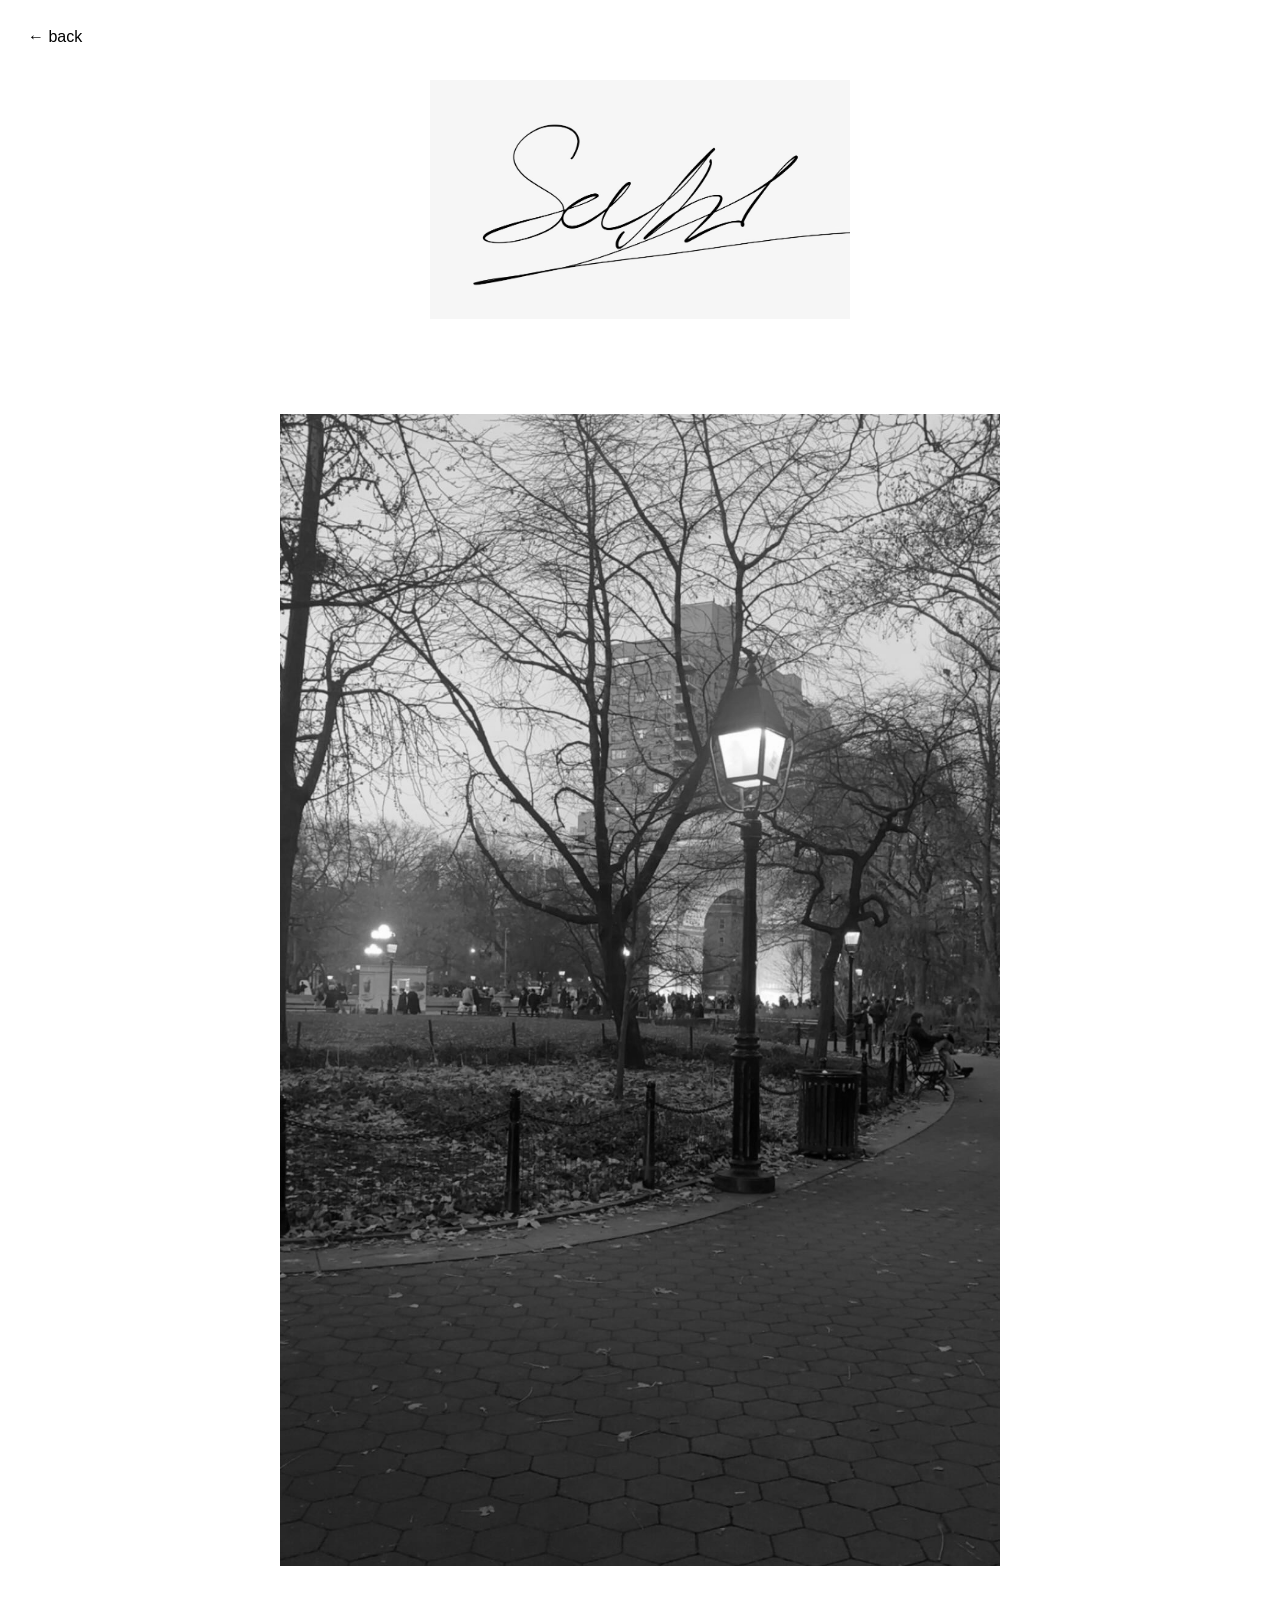
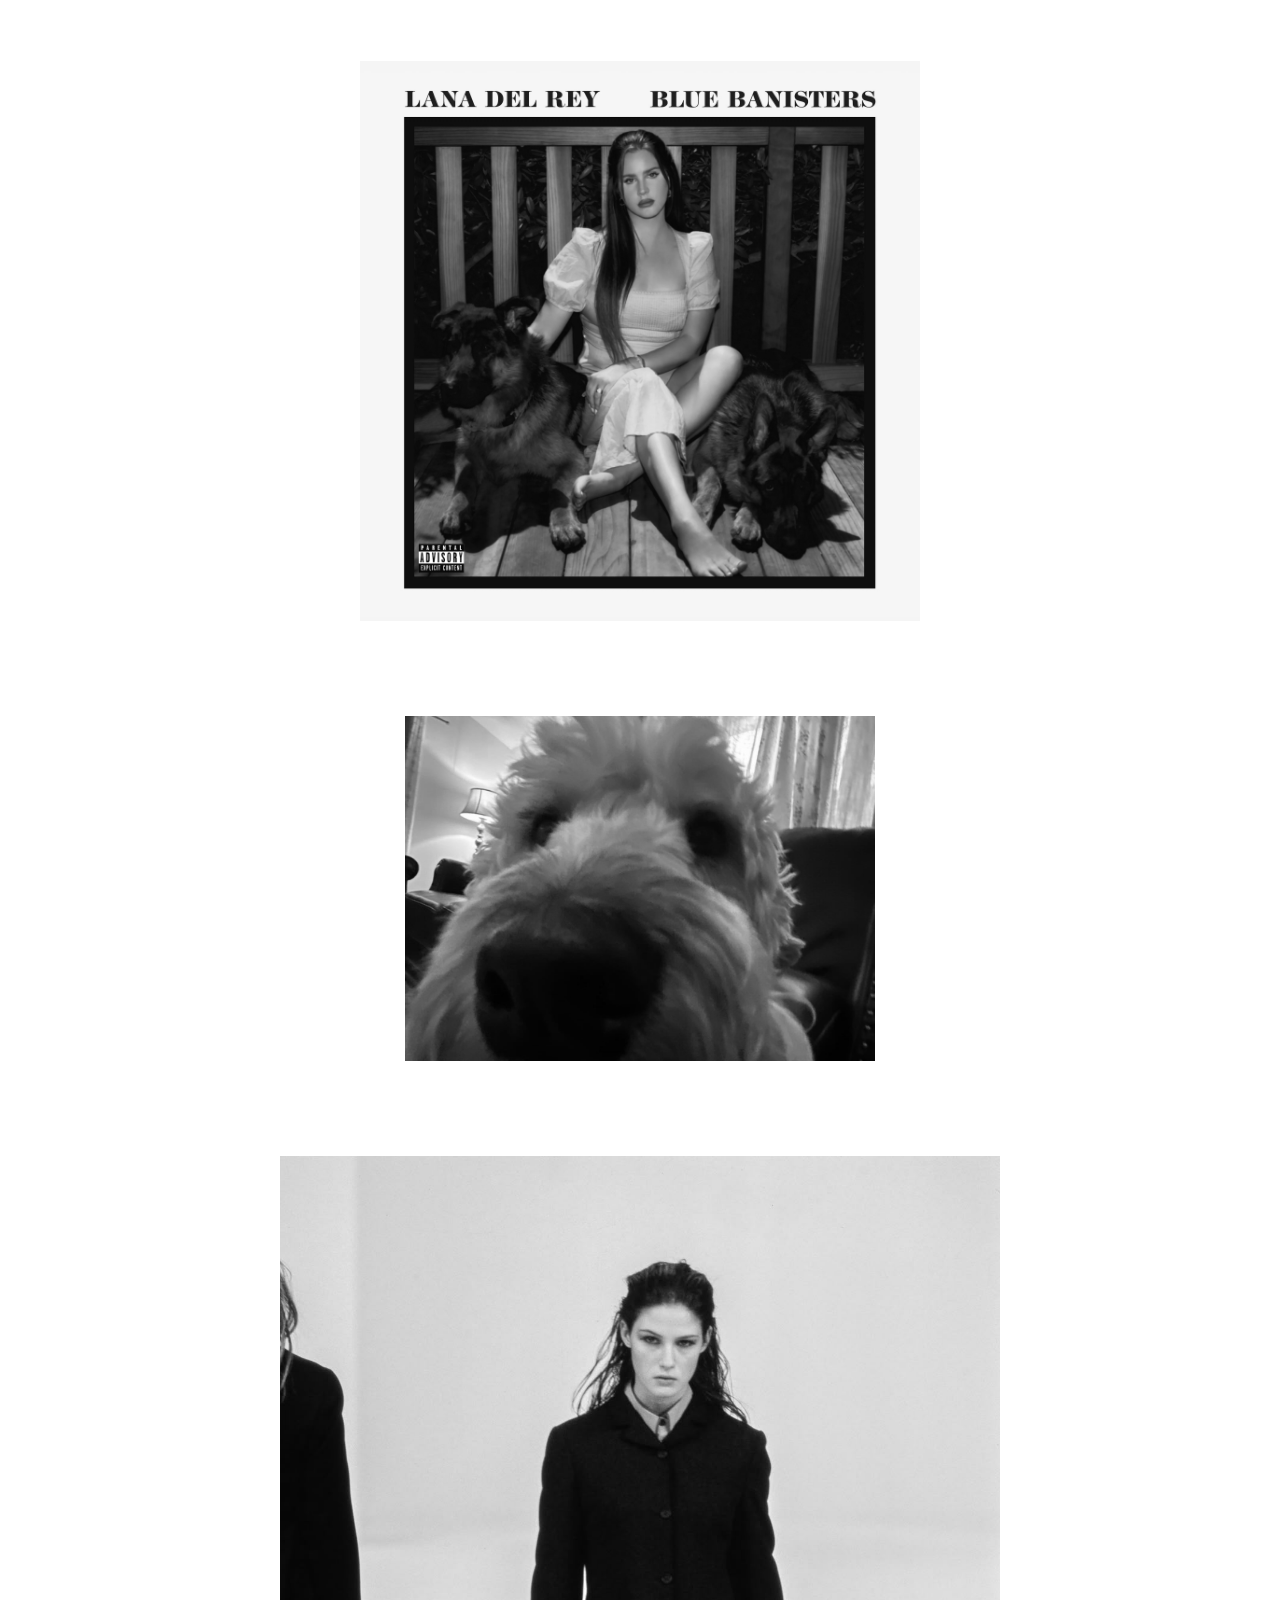
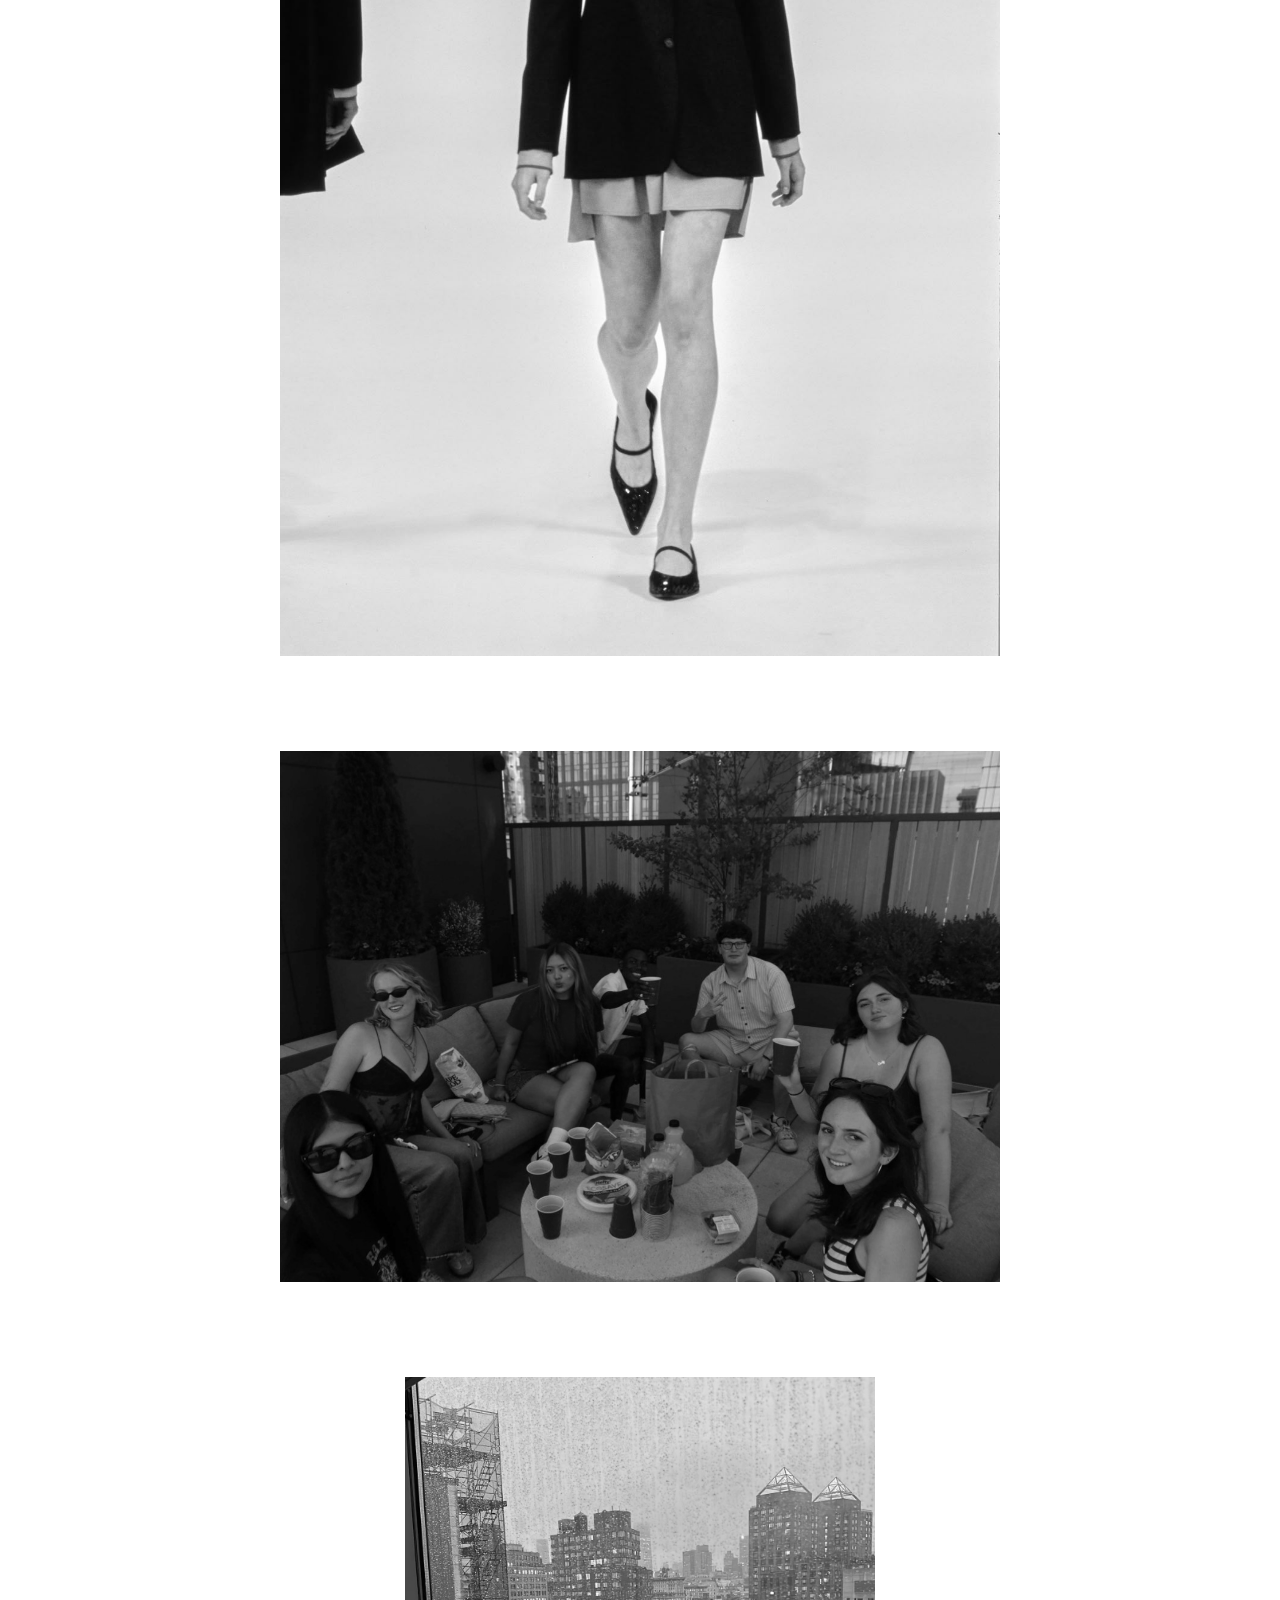
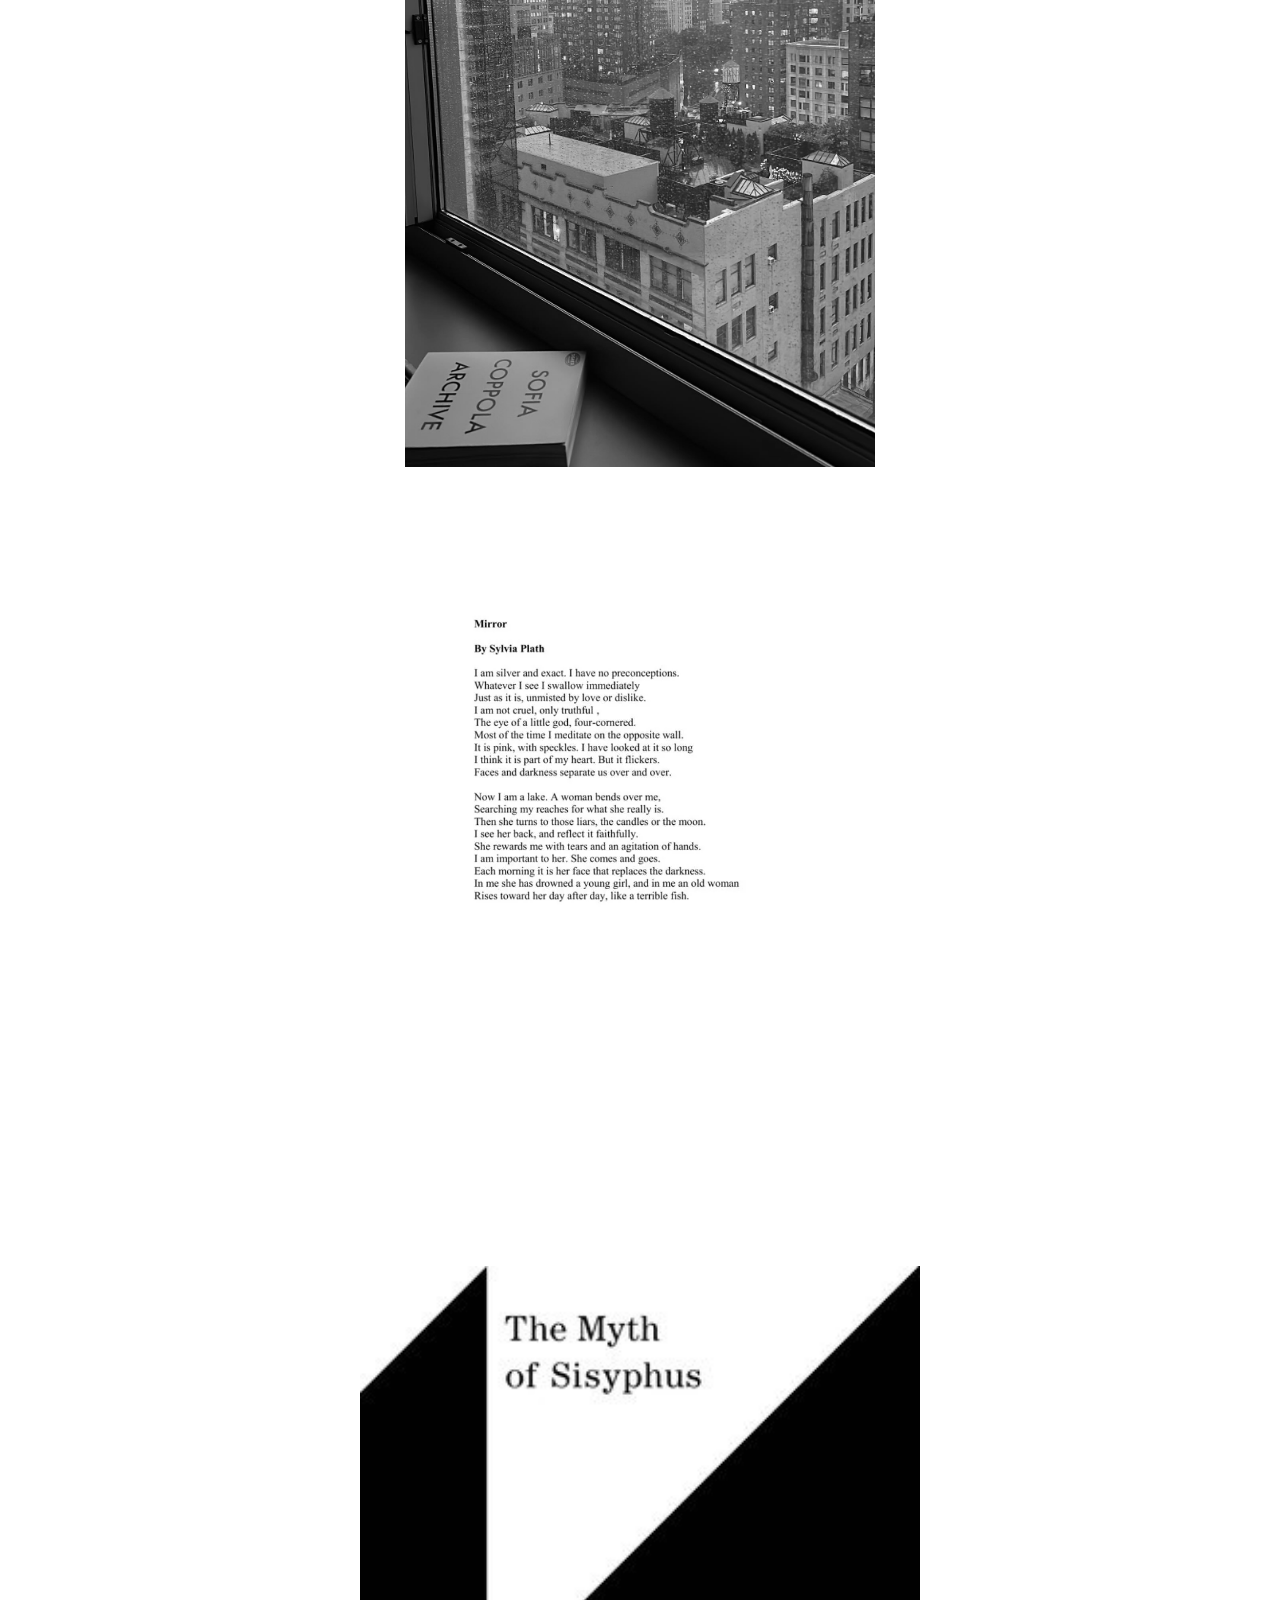
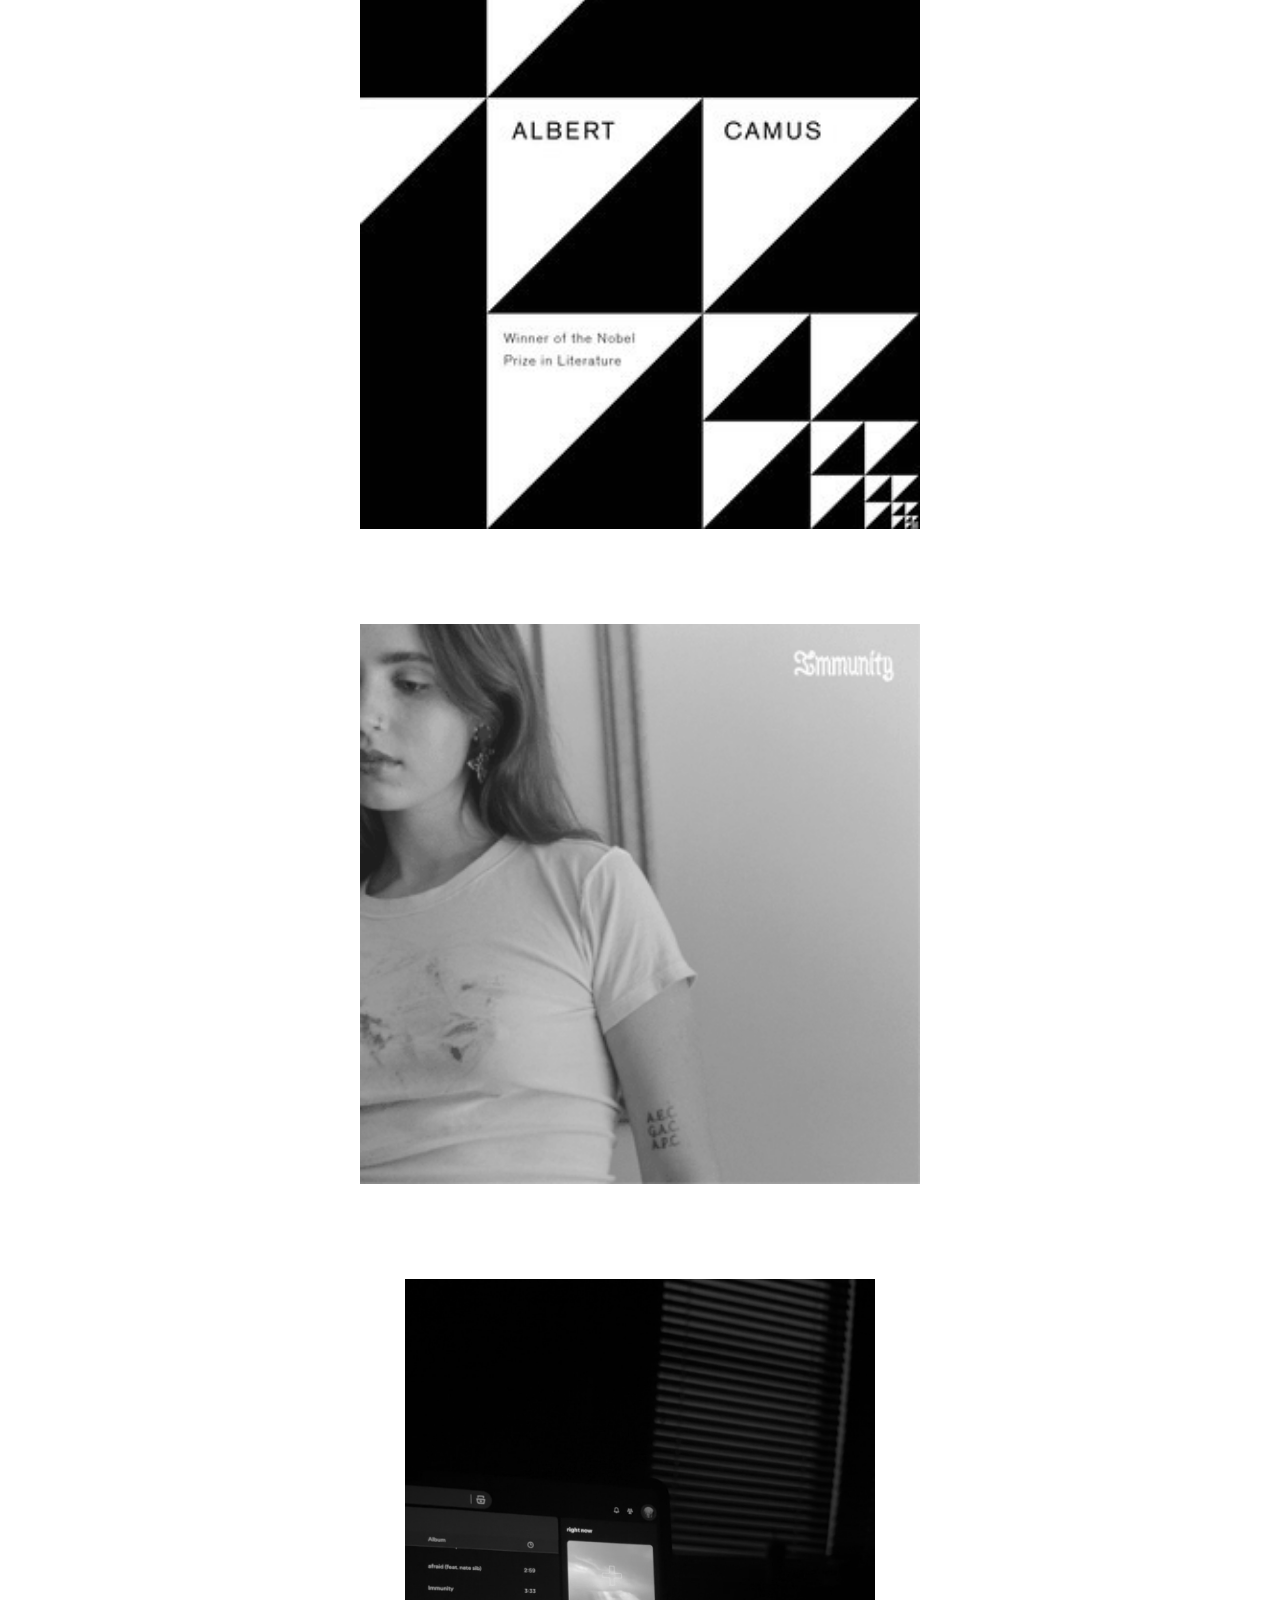
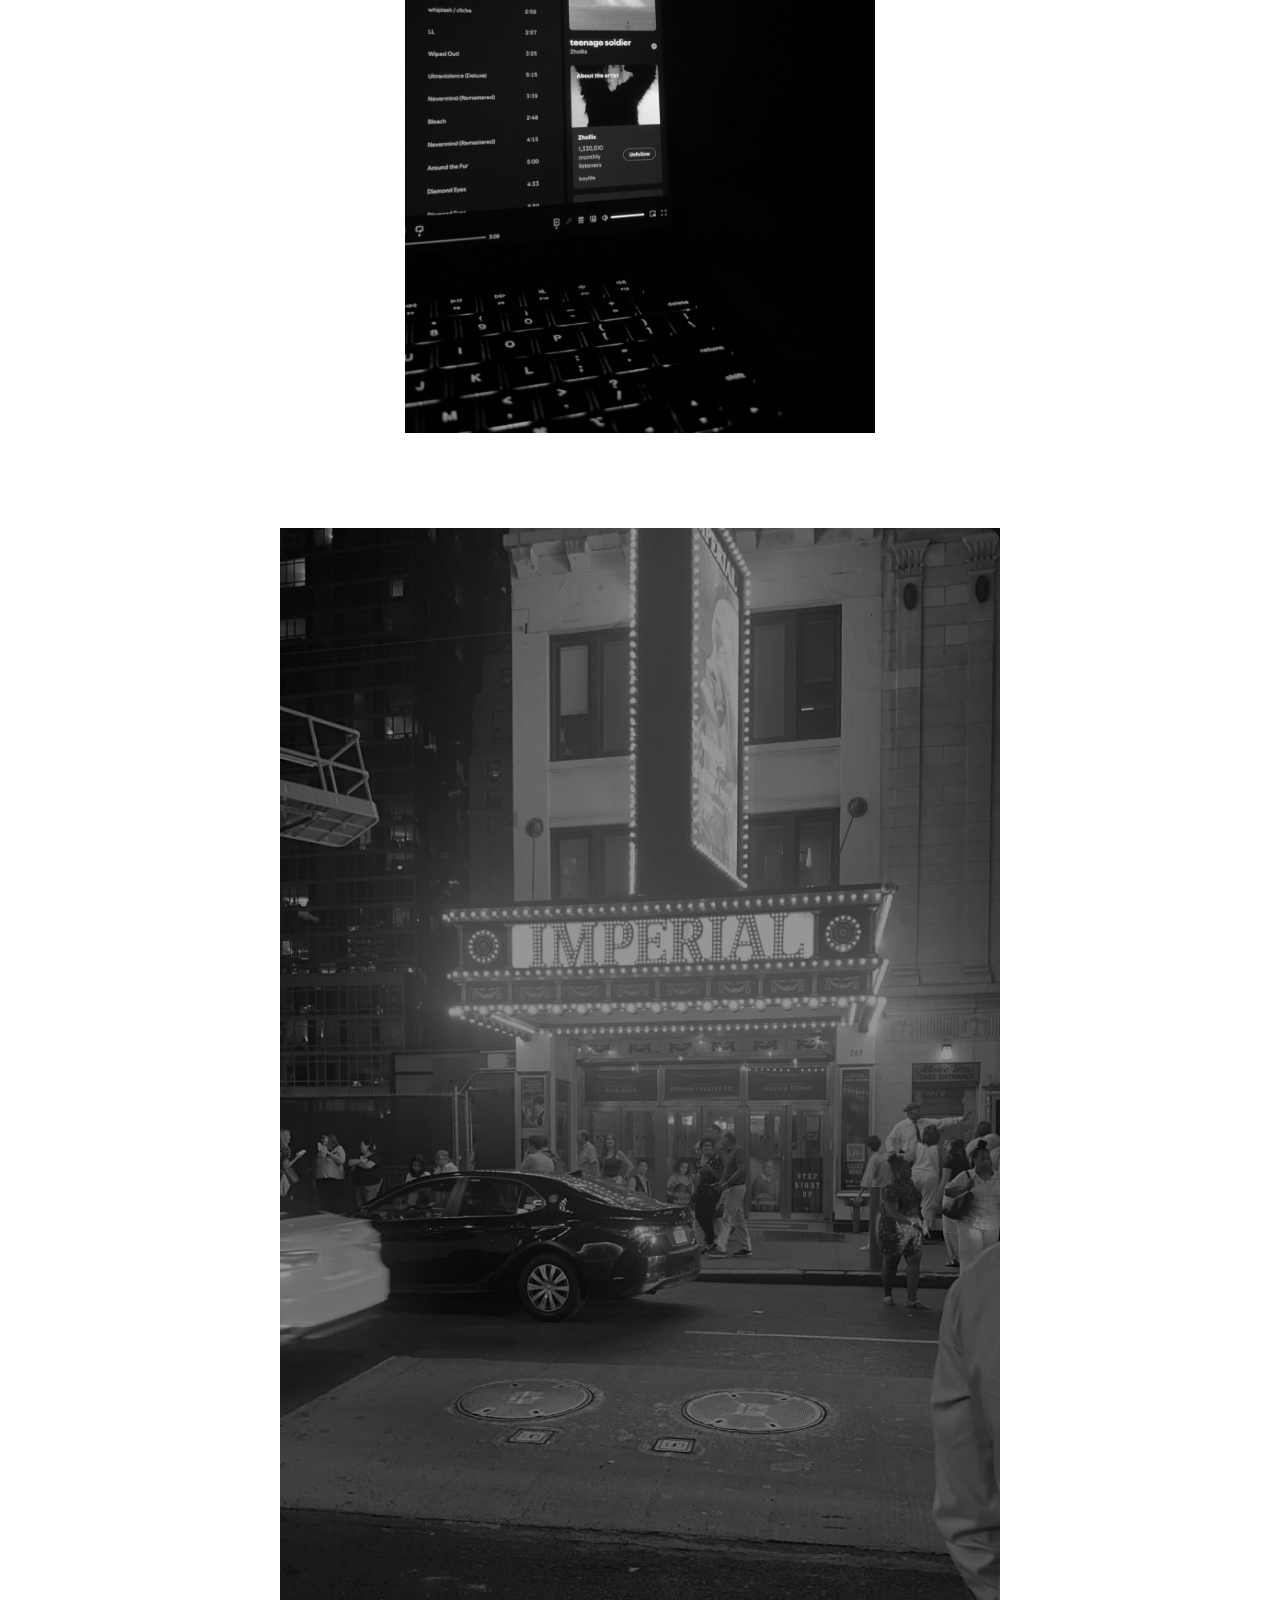
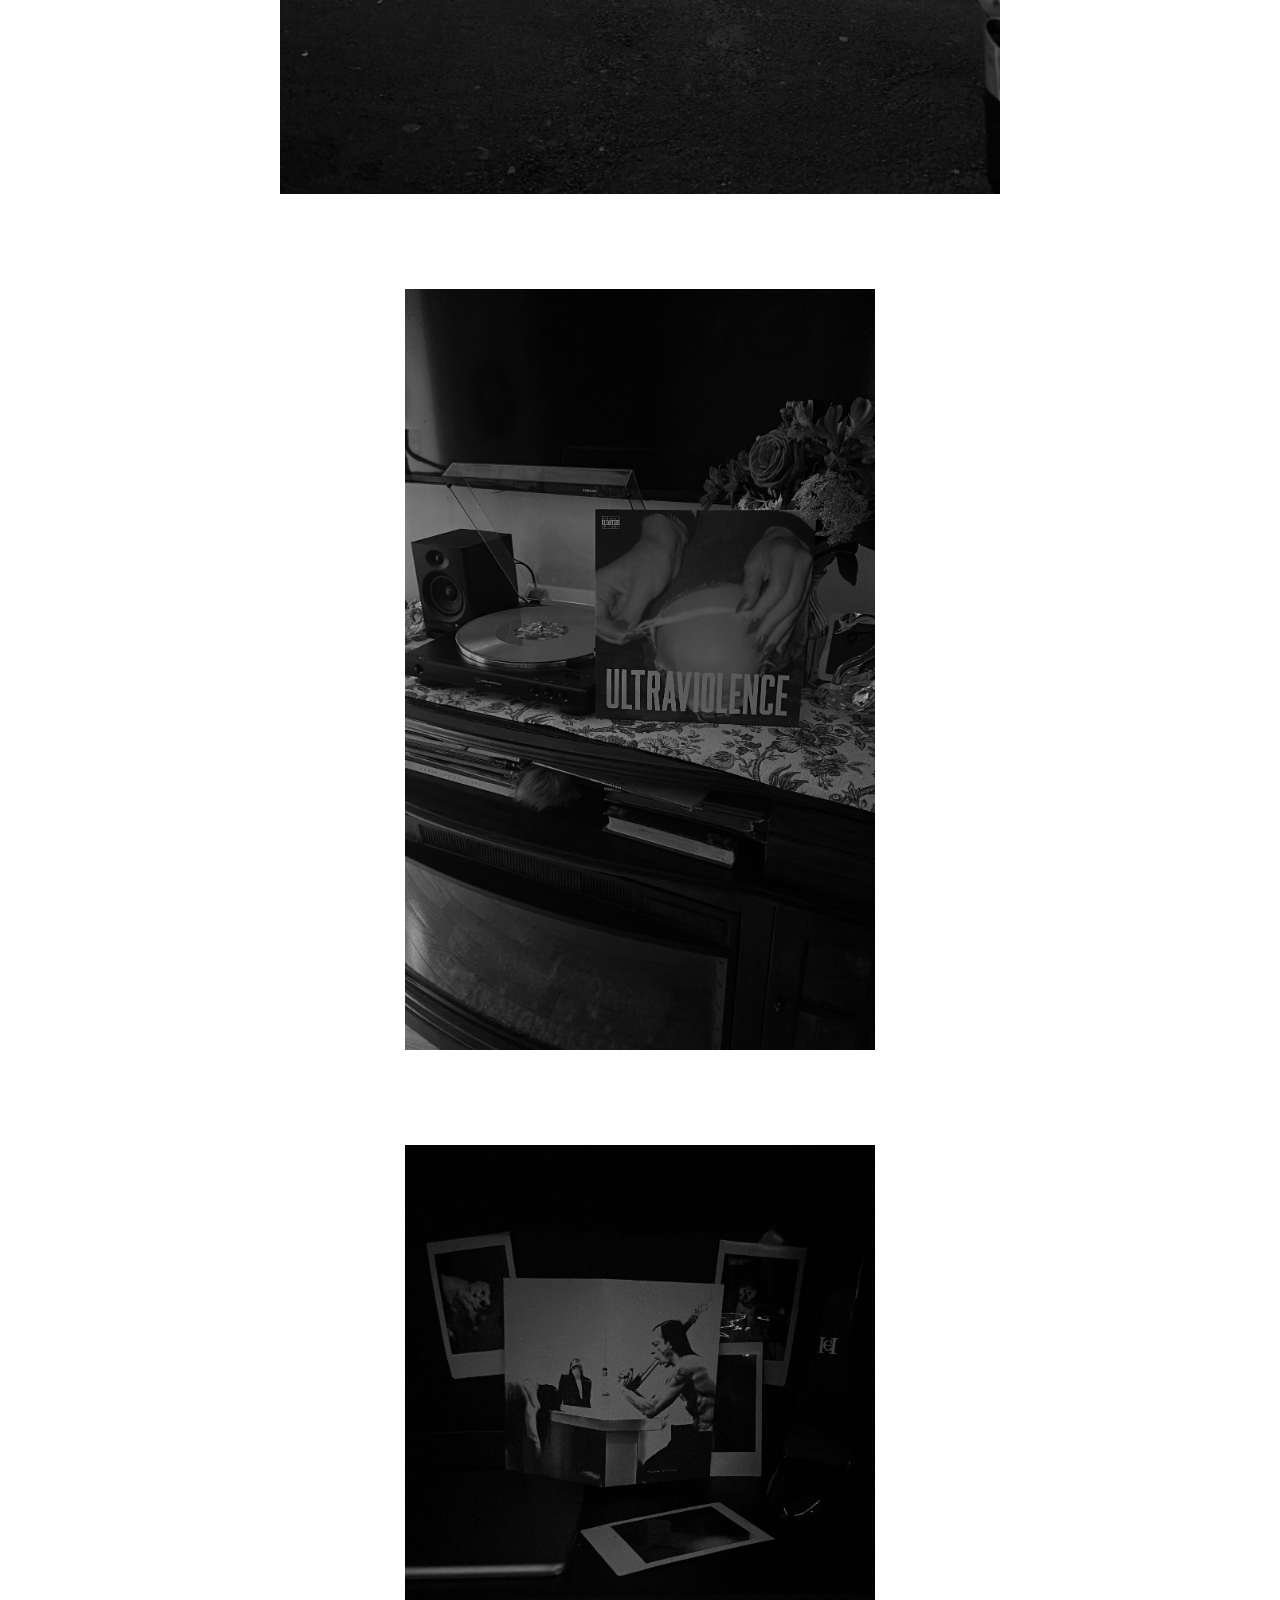
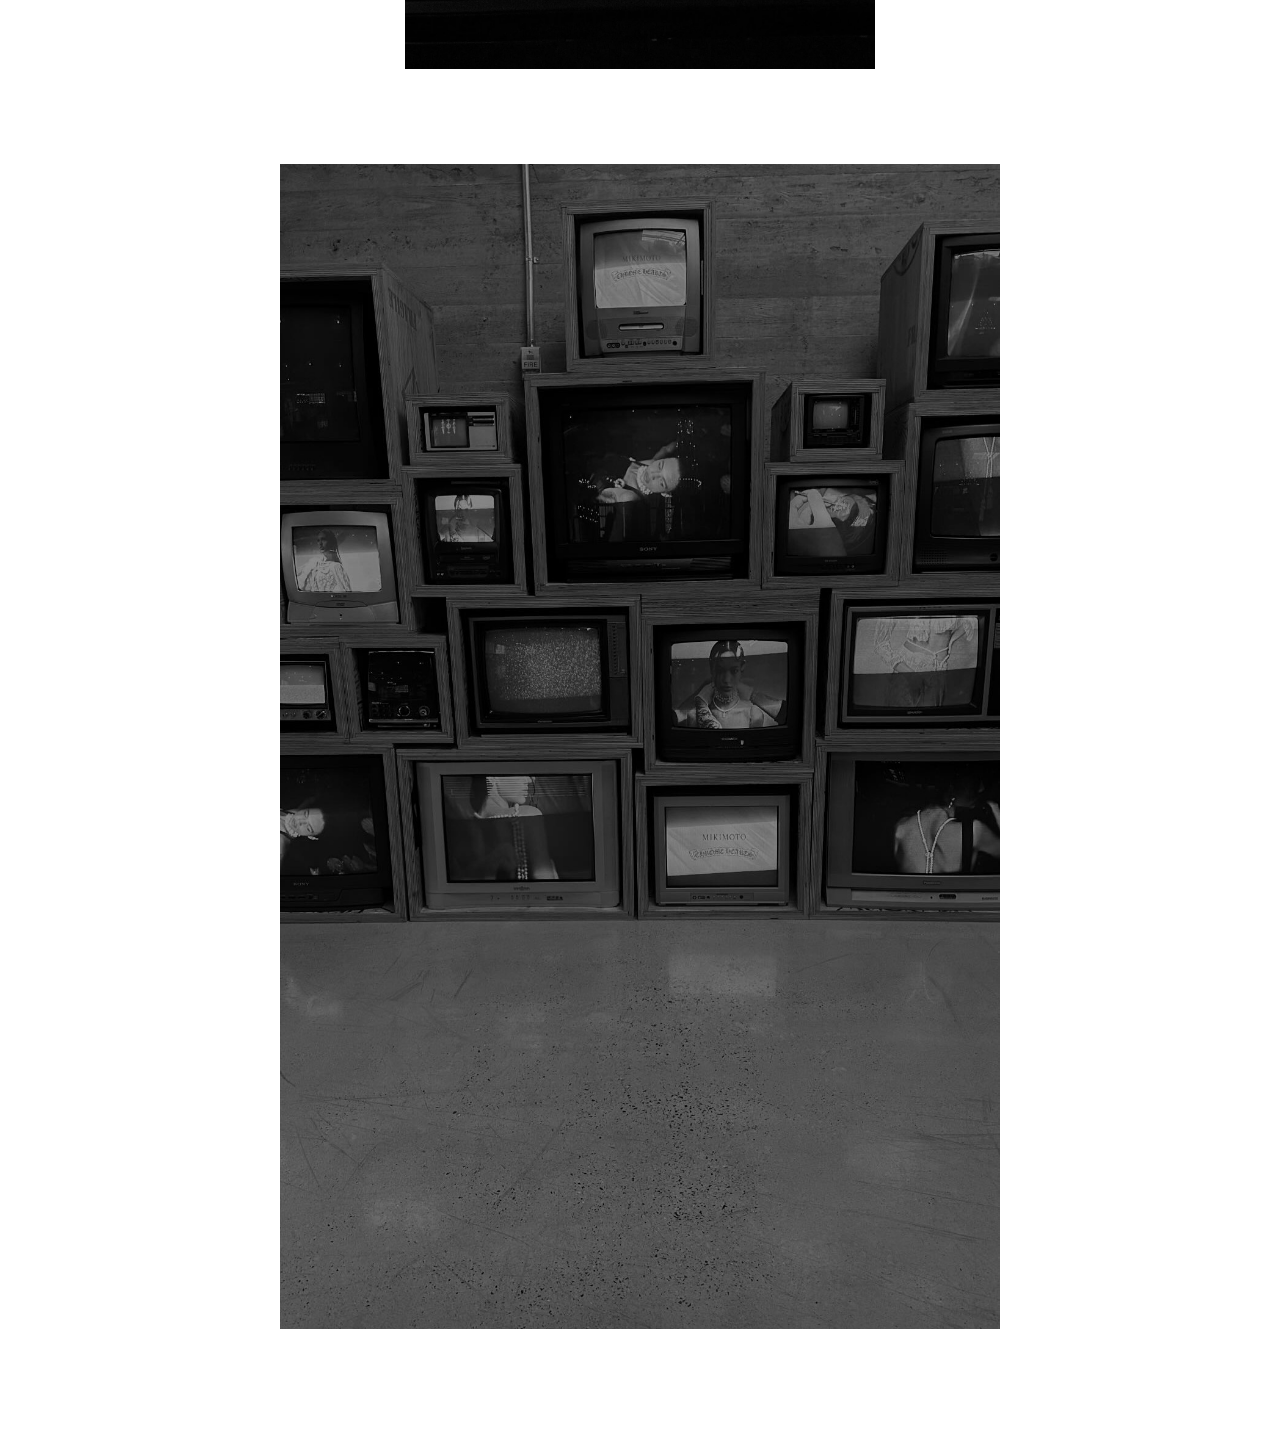
==== vision.html @ 04891ced "Update vision.html" ====
<!DOCTYPE html>
<html lang="en">

<head>
  <meta charset="UTF-8">

  <meta
    name="viewport"
    content="width=device-width, initial-scale=1.0"
  >

  <title>pieces</title>

  <link rel="stylesheet" href="style.css">
</head>

<body>

  <a class="back page-link" href="/">← back</a>

  <main class="gallery">

    <!-- Signature -->

    <img
      class="signature"
      src="images/signature.jpeg"
      alt=""
    >

    <!-- Photos -->

    <img
      class="landscape gallery-image"
      src="images/arch.jpeg"
      alt=""
    >

    <img
      class="square gallery-image"
      src="images/bluebanisters.webp"
      alt=""
    >

    <img
      class="portrait gallery-image"
      src="images/dog.jpeg"
      alt=""
    >

    <img
      class="landscape gallery-image"
      src="images/walking.jpg"
      alt=""
    >

    <img
      class="landscape gallery-image"
      src="images/drinks.png"
      alt=""
    >

    <img
      class="portrait gallery-image"
      src="images/rainy.jpeg"
      alt=""
    >

    <img
      class="portrait gallery-image"
      src="images/mirror.webp"
      alt=""
    >

    <!-- Books / Music -->

    <img
      class="square gallery-image"
      src="images/sisyphus.jpeg"
      alt=""
    >

    <img
      class="square gallery-image"
      src="images/immunity.png"
      alt=""
    >

    <!-- More Photos -->

    <img
      class="portrait gallery-image"
      src="images/hollis.jpeg"
      alt=""
    >

    <img
      class="landscape gallery-image"
      src="images/imperial.jpeg"
      alt=""
    >

    <img
      class="portrait gallery-image"
      src="images/uv.jpeg"
      alt=""
    >

    <img
      class="portrait gallery-image"
      src="images/rick.jpeg"
      alt=""
    >

    <img
      class="landscape gallery-image"
      src="images/screens.jpeg"
      alt=""
    >

  </main>

  <div class="lightbox" id="lightbox">

    <button
      class="lightbox-close"
      type="button"
      aria-label="Close image"
    >
      ×
    </button>

    <img
      id="lightbox-image"
      src=""
      alt=""
    >

  </div>

  <script src="script.js"></script>

</body>
</html>
---- style.css ----
* {
  margin: 0;
  padding: 0;
  box-sizing: border-box;
}

html {
  background: white;
}

body {
  background: white;
  color: black;
  font-family: Arial, Helvetica, sans-serif;
  opacity: 0;
  transition: opacity 0.35s ease;
}

body.page-loaded {
  opacity: 1;
}

body.page-leaving {
  opacity: 0;
}

/* HOME */

.home {
  min-height: 100vh;
  display: flex;
  flex-direction: column;
  justify-content: center;
  align-items: center;
}

.home h1 {
  margin-bottom: 14px;
  font-size: 28px;
  font-weight: 400;
  letter-spacing: -0.5px;
  text-transform: lowercase;
}

.home a {
  color: black;
  font-size: 24px;
  text-decoration: none;
  transition: opacity 0.2s ease;
}

.home a:hover {
  opacity: 0.6;
  text-decoration: none;
}

.home a:hover {
  text-decoration: underline;
}

/* BACK BUTTON */

.back {
  position: fixed;
  top: 28px;
  left: 28px;
  z-index: 999;
  color: black;
  font-size: 16px;
  text-decoration: none;
}

.back:hover {
  text-decoration: underline;
}

/* GALLERY */

.gallery {
  width: 100%;
  display: flex;
  flex-direction: column;
  align-items: center;
  gap: 95px;
  padding: 80px 0 120px;
}

.gallery img {
  display: block;
  height: auto;
  max-width: 90vw;

  -webkit-filter: grayscale(100%) !important;
  filter: grayscale(100%) !important;

  transition:
    opacity 0.25s ease,
    transform 0.35s ease;
}

/* FADE IN ON SCROLL */

.gallery-image {
  opacity: 0;
  transform: translateY(20px);
  cursor: zoom-in;
}

.gallery-image.visible {
  opacity: 1;
  transform: translateY(0);
}

/* HOVER: ENLARGE ONLY */

.gallery img:hover {
  -webkit-filter: grayscale(100%) !important;
  filter: grayscale(100%) !important;
  transform: scale(1.04);
}

/* IMAGE SIZES */

.signature {
  width: 420px;
}

.landscape {
  width: 720px;
}

.square {
  width: 560px;
}

.portrait {
  width: 470px;
}

/* LIGHTBOX */

.lightbox {
  position: fixed;
  inset: 0;
  z-index: 5000;
  display: none;
  justify-content: center;
  align-items: center;
  padding: 40px;
  background: rgba(255, 255, 255, 0.97);
}

.lightbox.open {
  display: flex;
}

.lightbox img {
  width: auto;
  height: auto;
  max-width: 92vw;
  max-height: 90vh;
  object-fit: contain;

  -webkit-filter: grayscale(100%) !important;
  filter: grayscale(100%) !important;
}

.lightbox-close {
  position: fixed;
  top: 22px;
  right: 28px;
  border: none;
  background: transparent;
  color: black;
  font-family: Arial, Helvetica, sans-serif;
  font-size: 34px;
  font-weight: 300;
  cursor: pointer;
}

body.lightbox-open {
  overflow: hidden;
}

/* MOBILE */

@media (max-width: 800px) {
  .back {
    top: 18px;
    left: 18px;
  }

  .gallery {
    gap: 45px;
    padding: 50px 0 70px;
  }

  .landscape,
  .square,
  .portrait {
    width: 90vw;
  }

  .signature {
    width: 65vw;
  }

  .lightbox {
    padding: 20px;
  }

  .lightbox-close {
    top: 14px;
    right: 18px;
  }
}
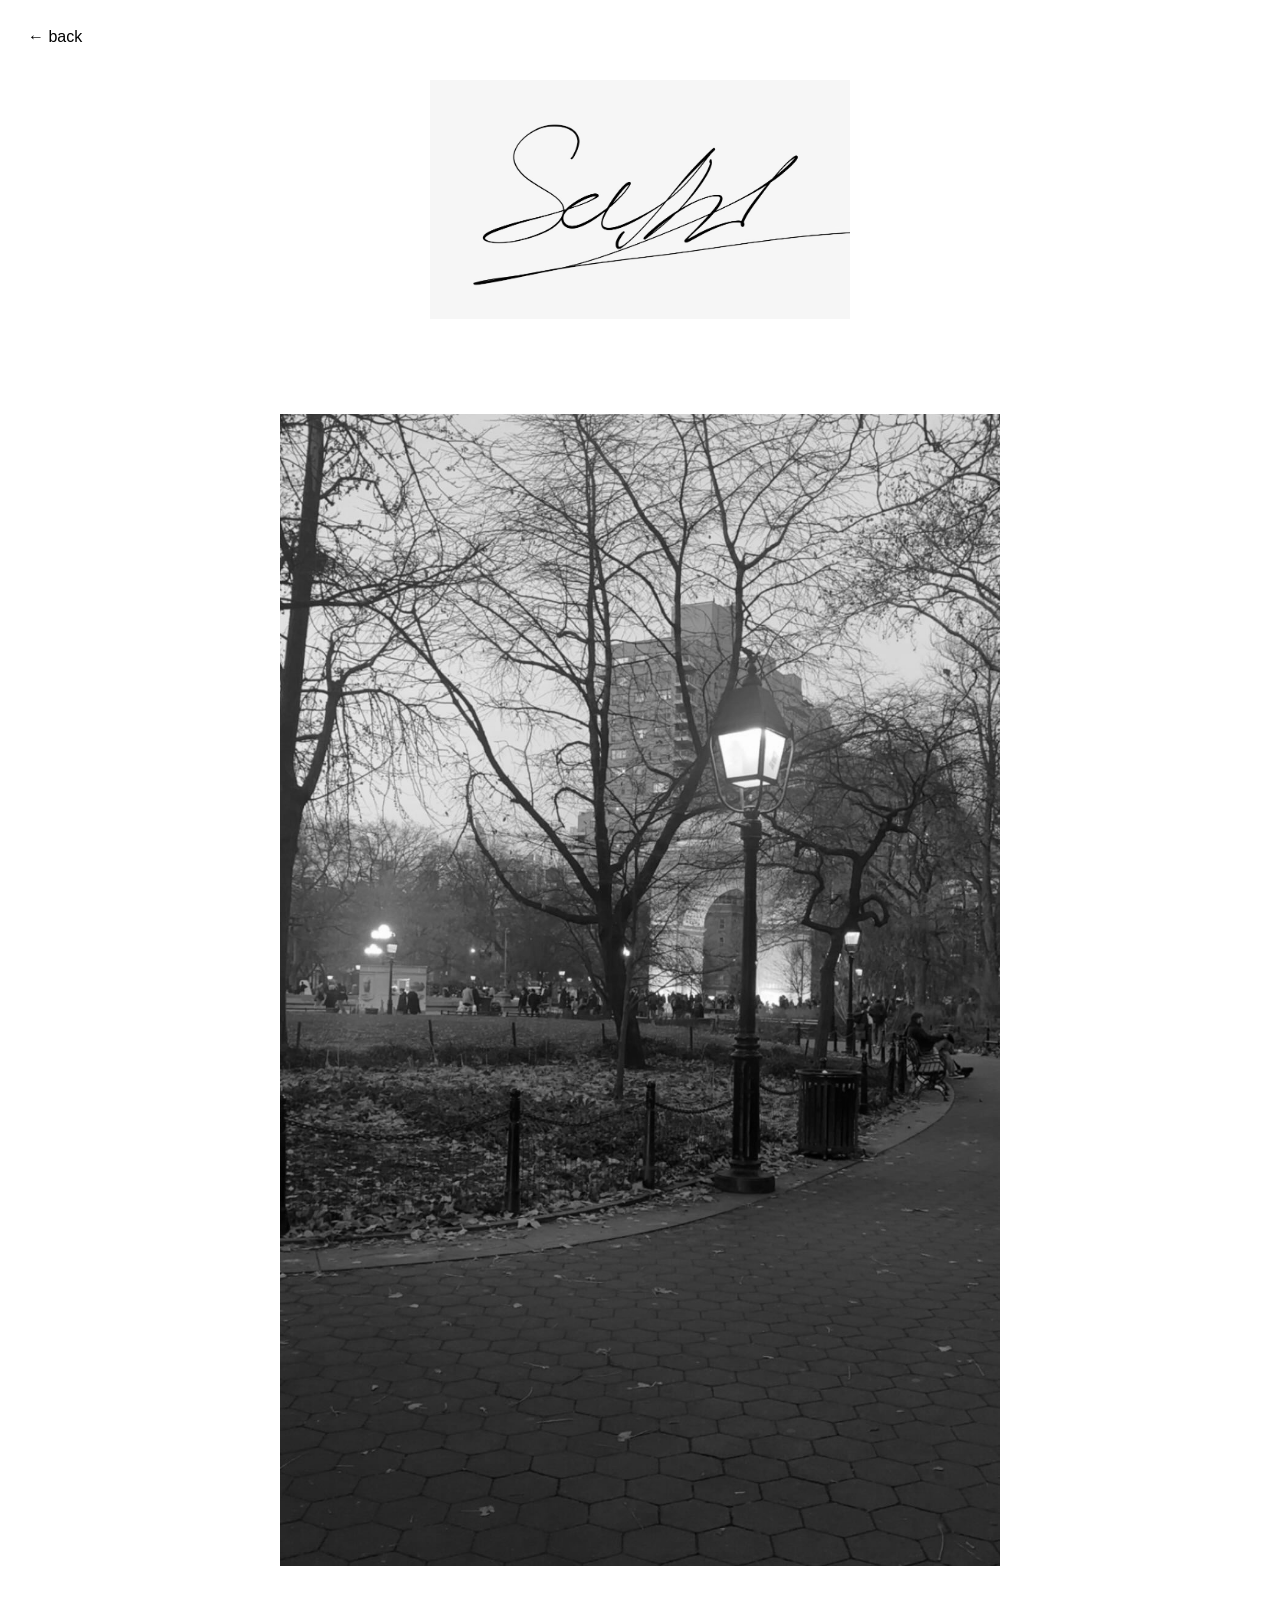
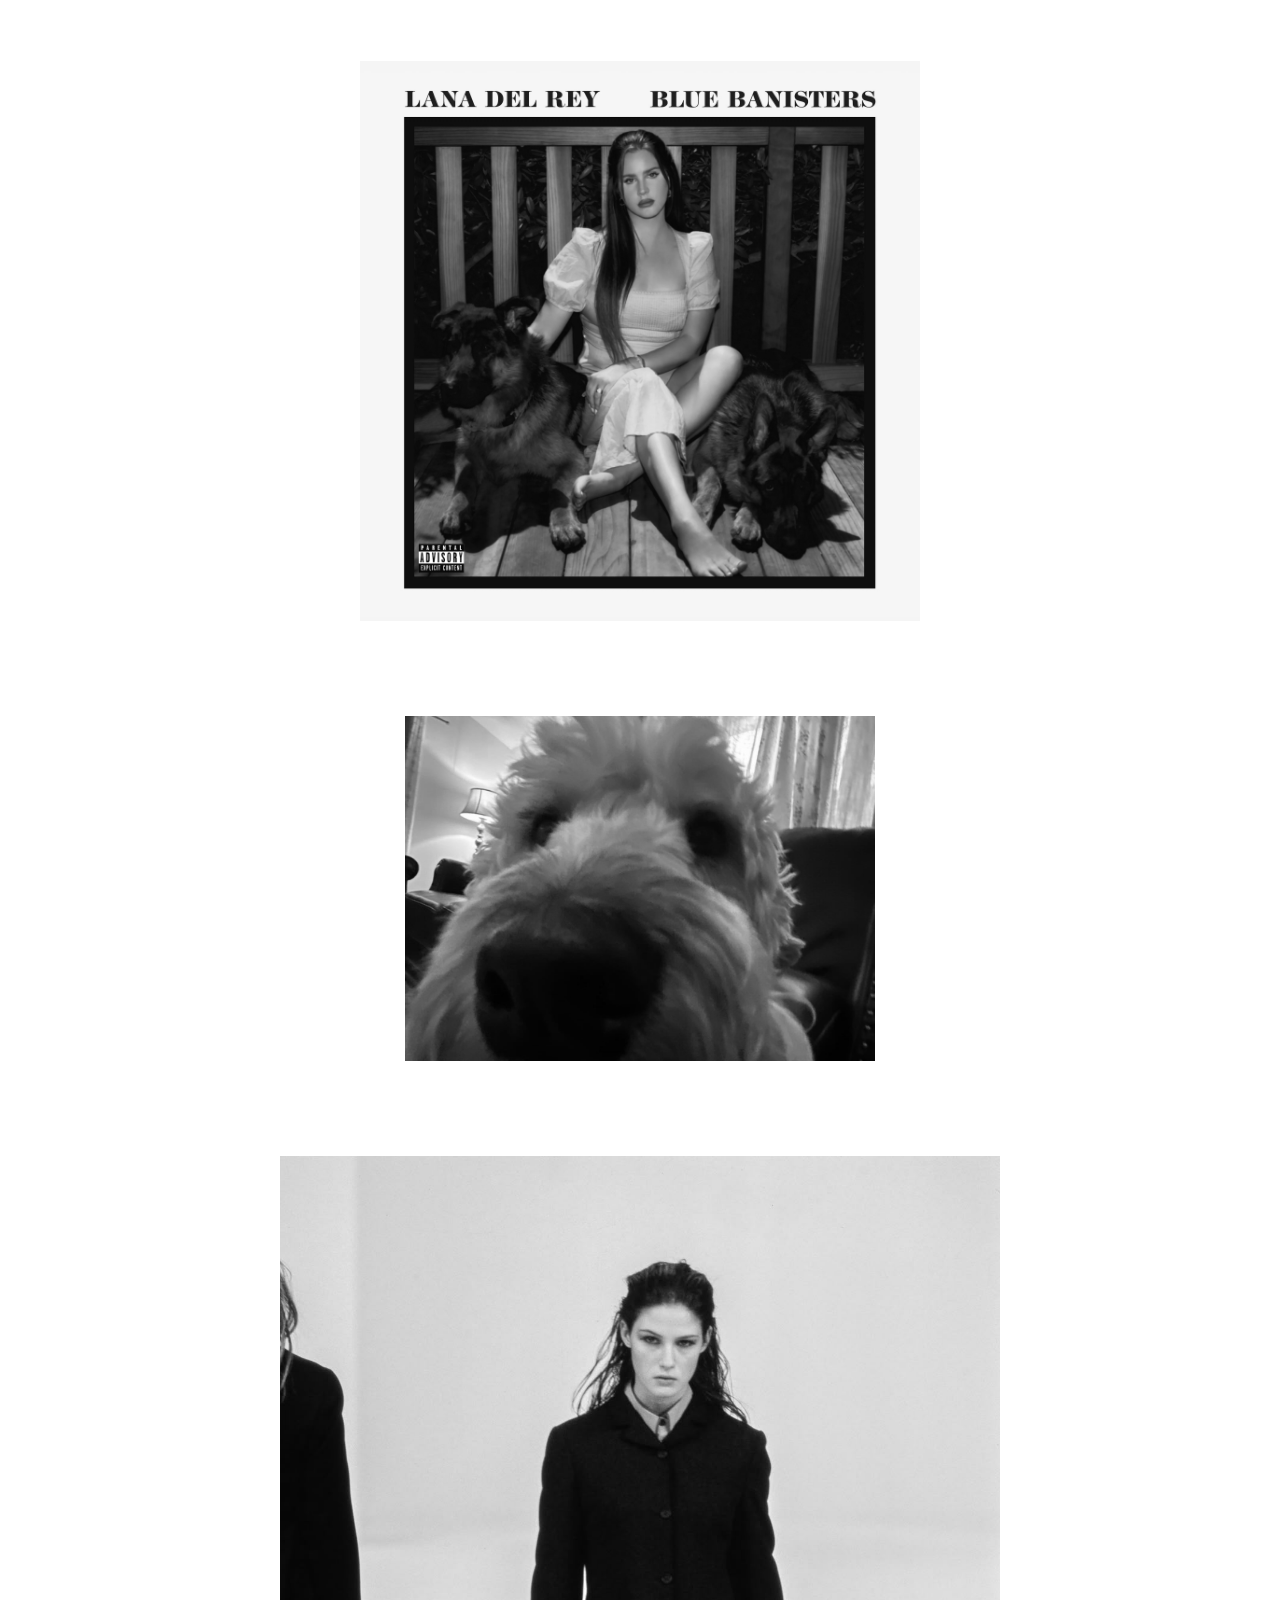
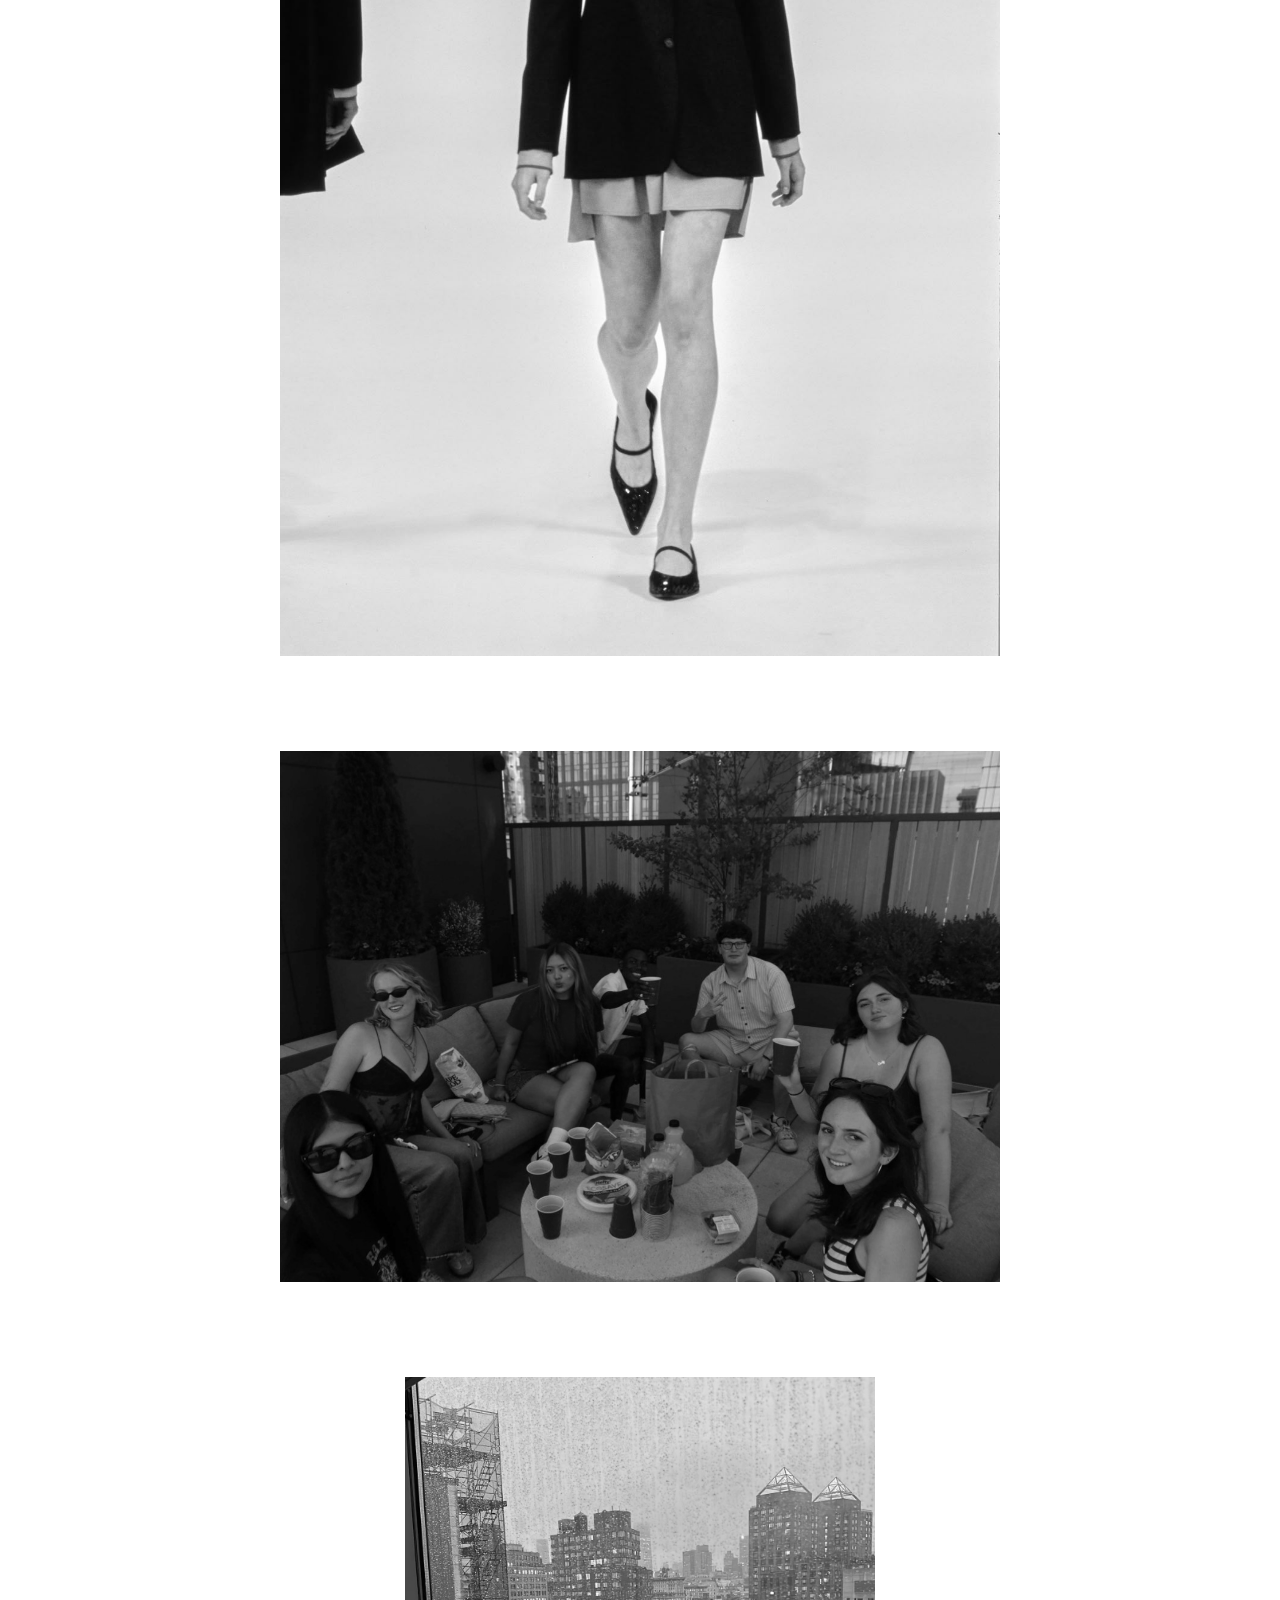
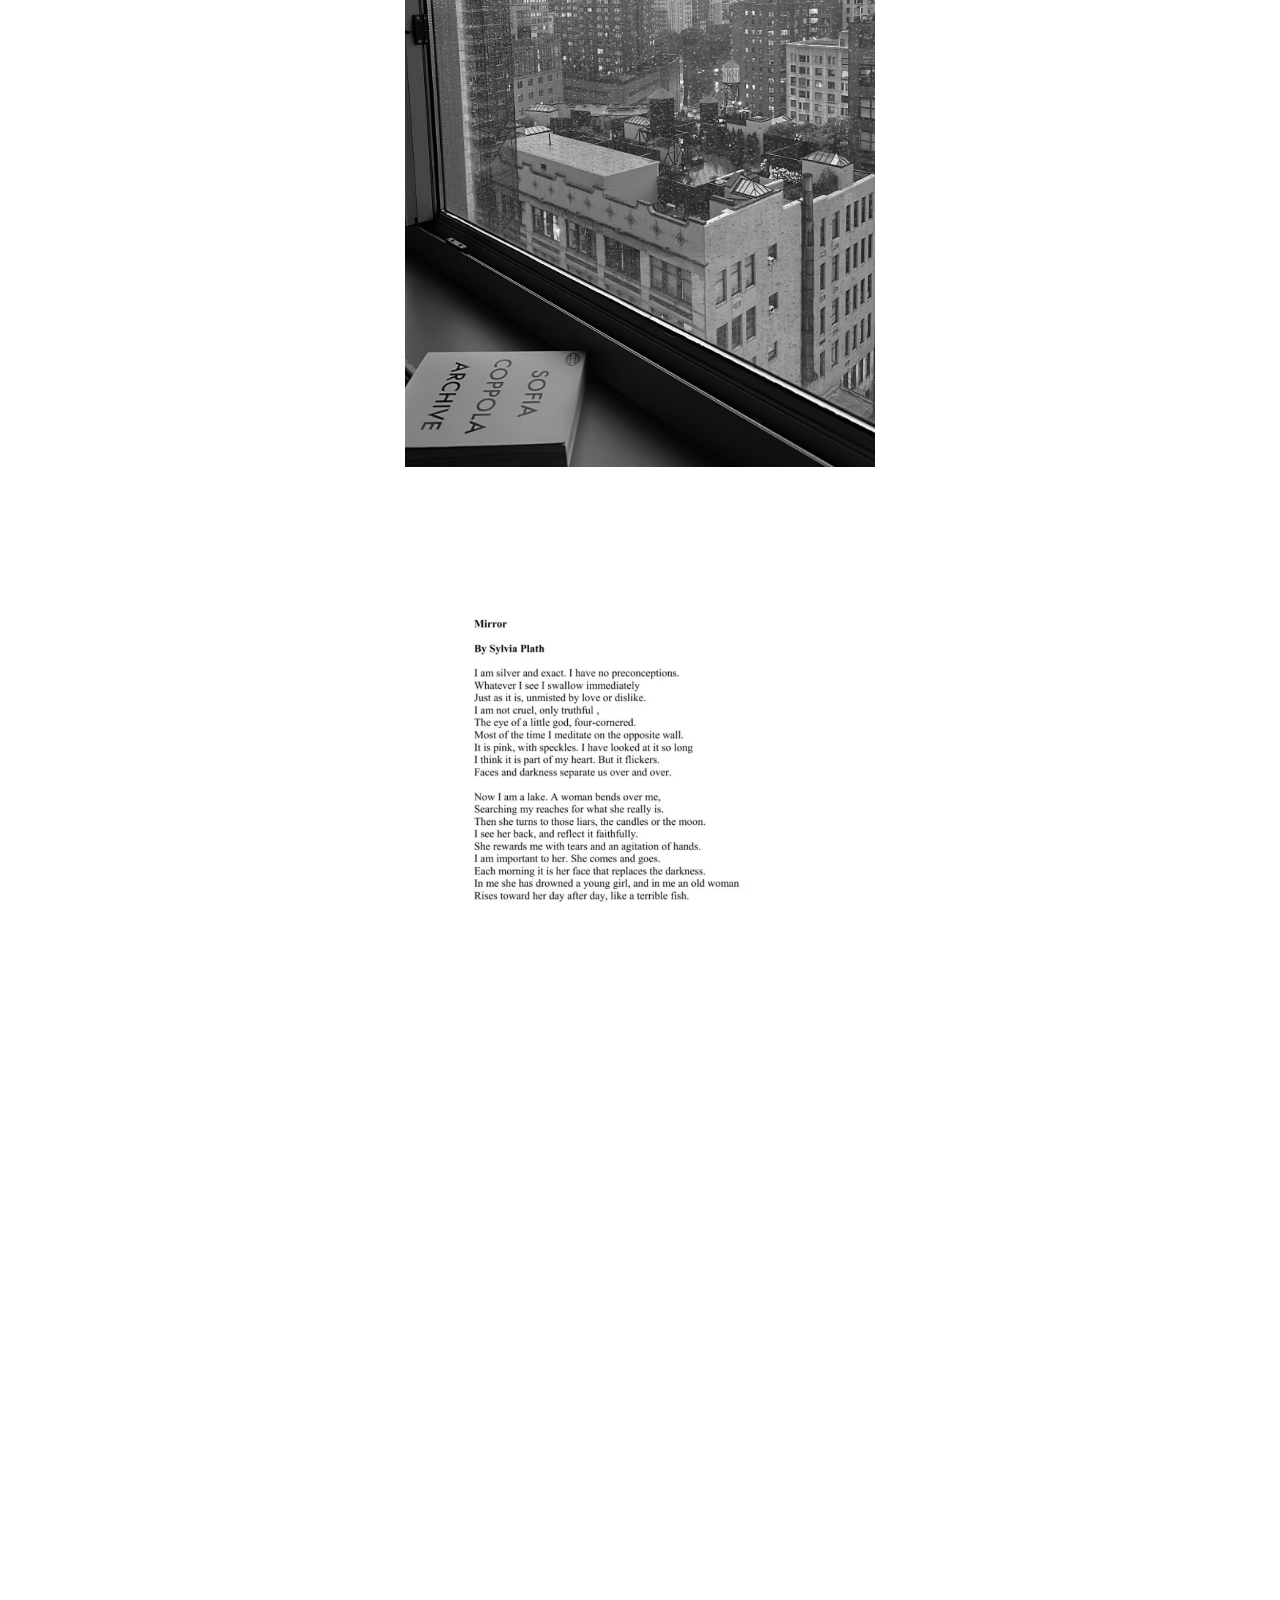
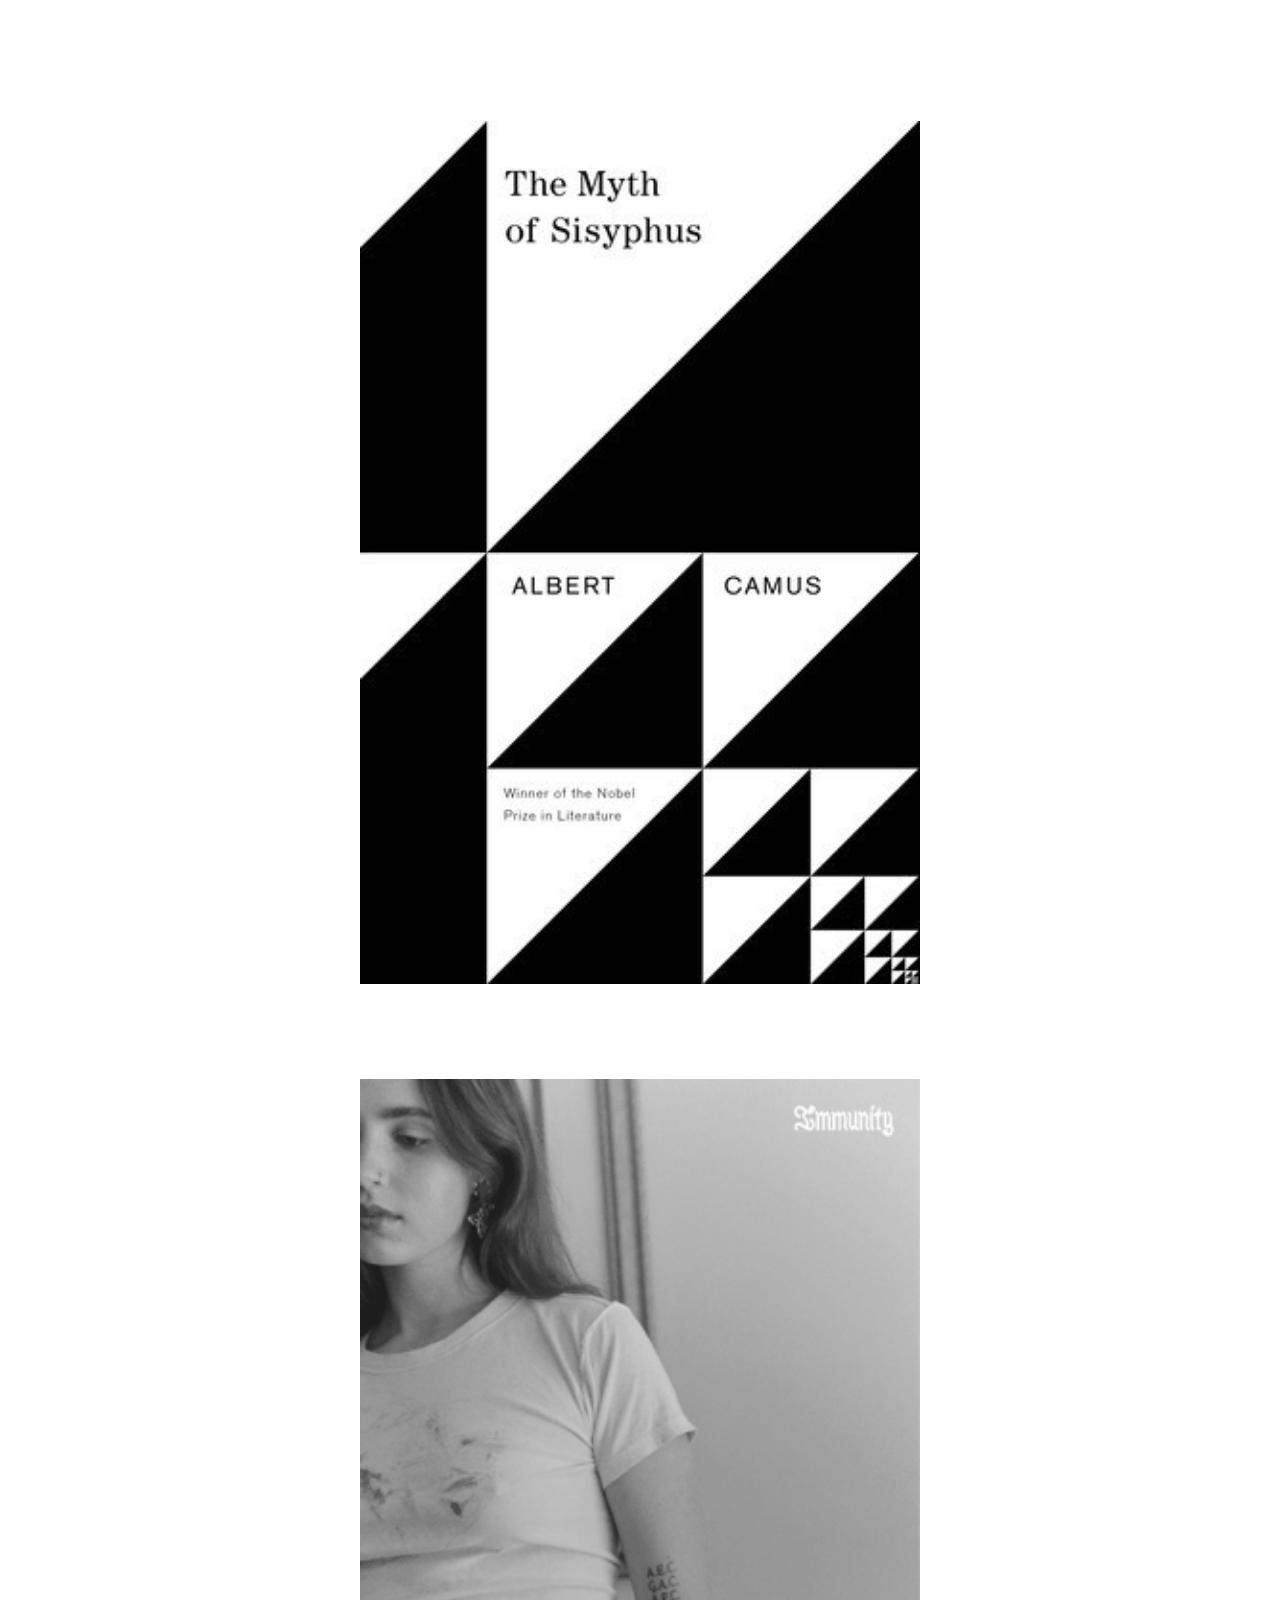
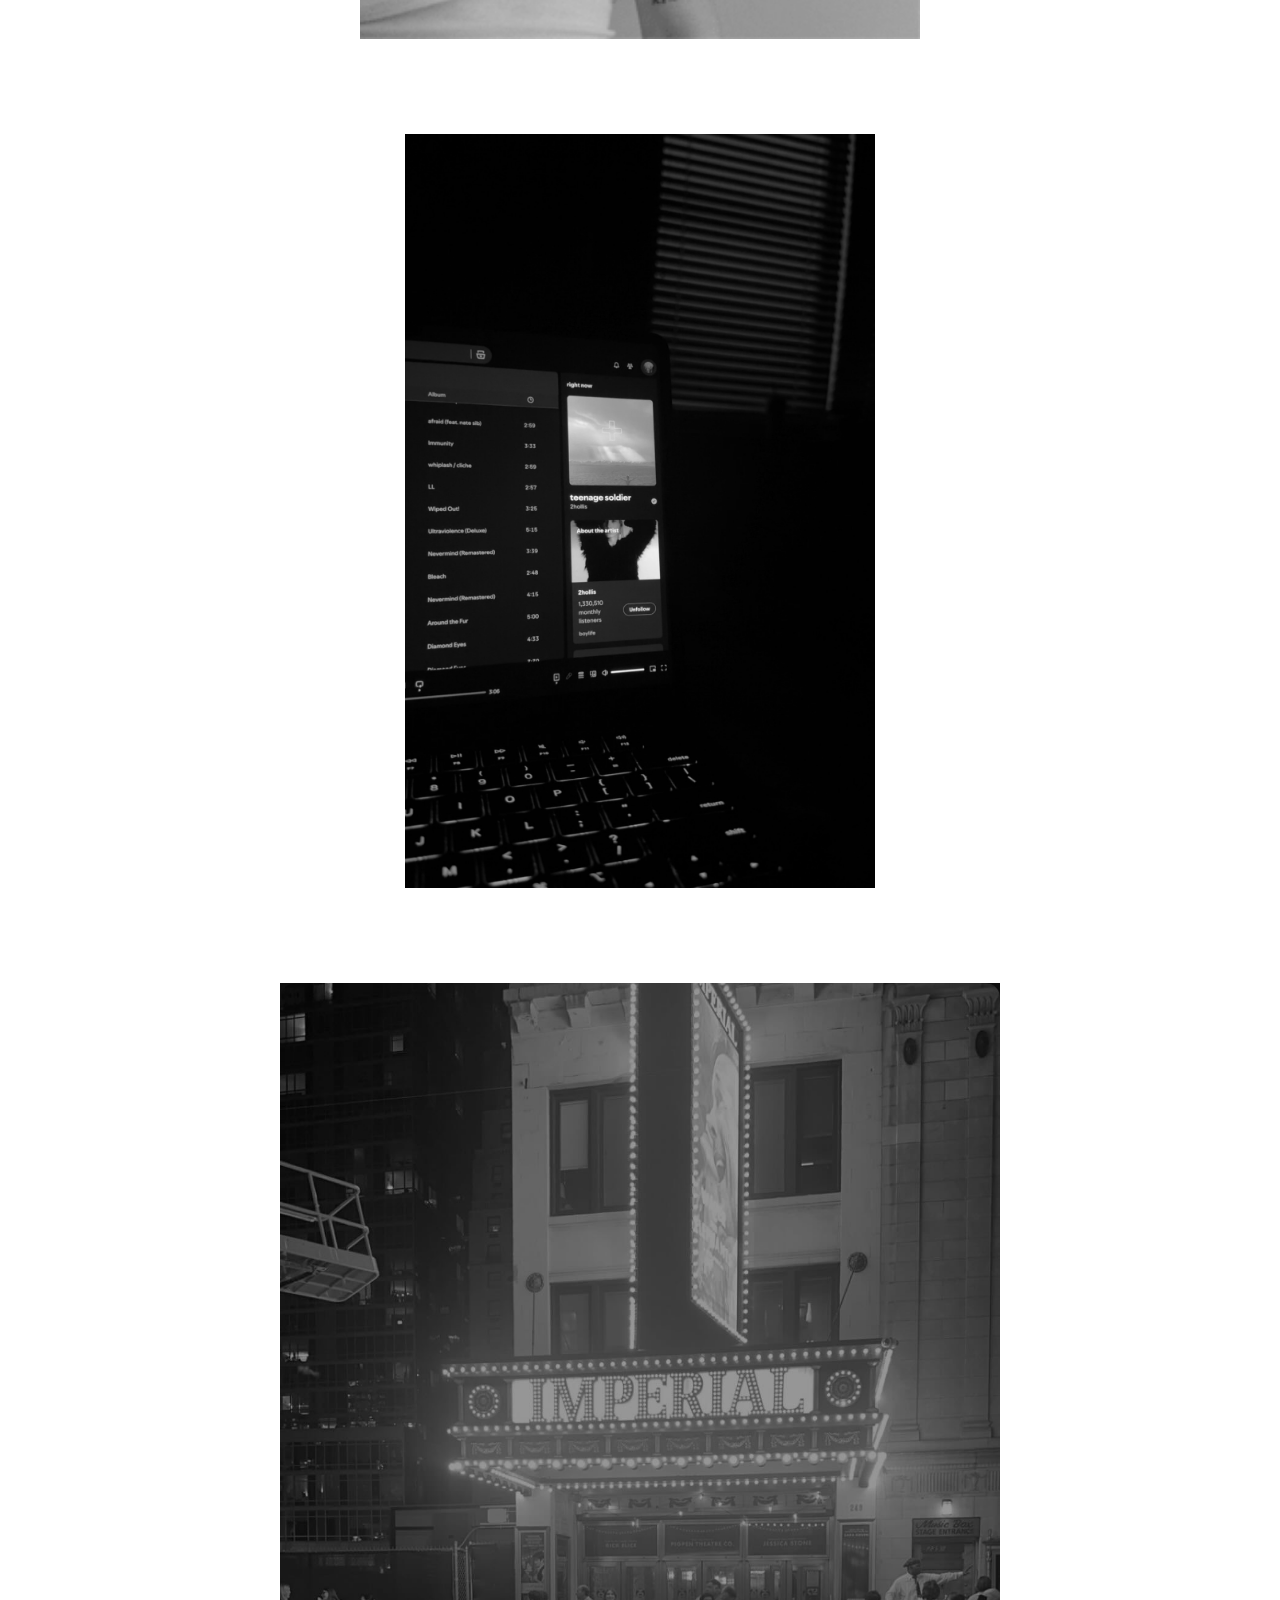
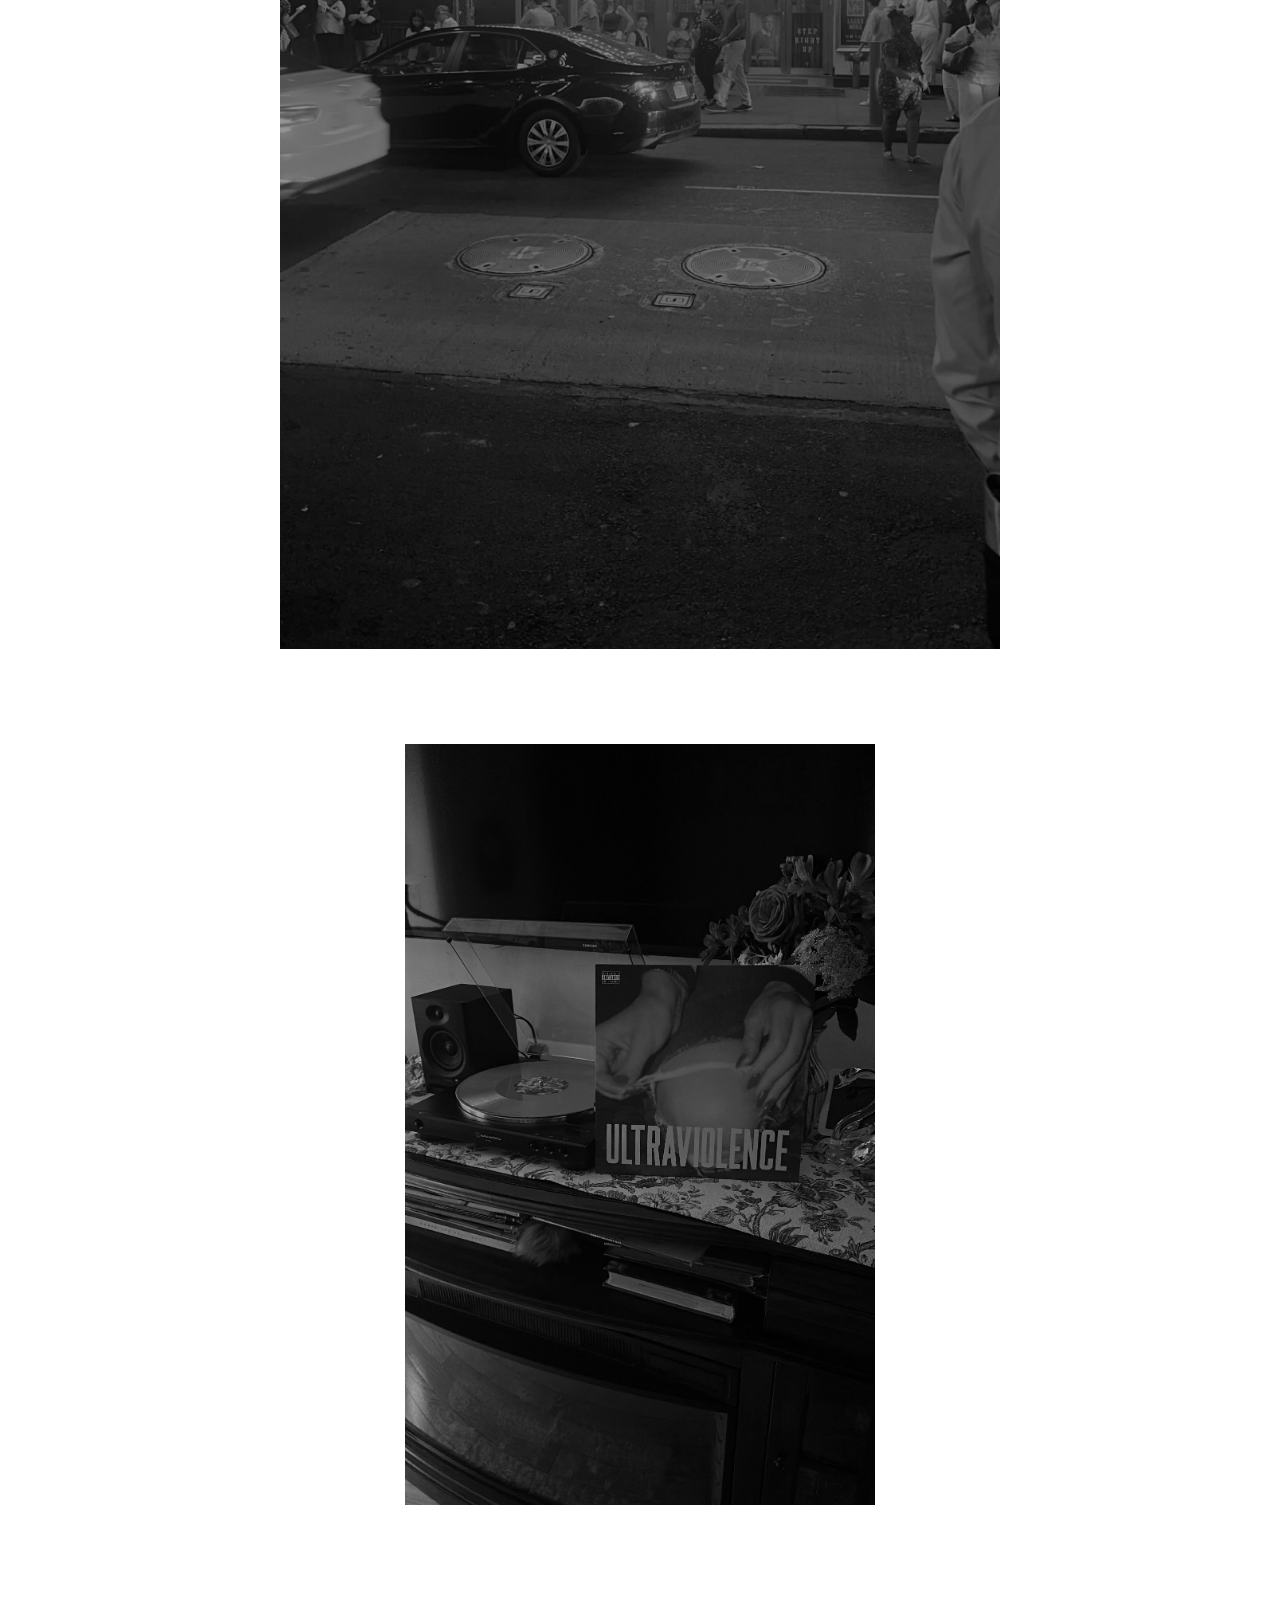
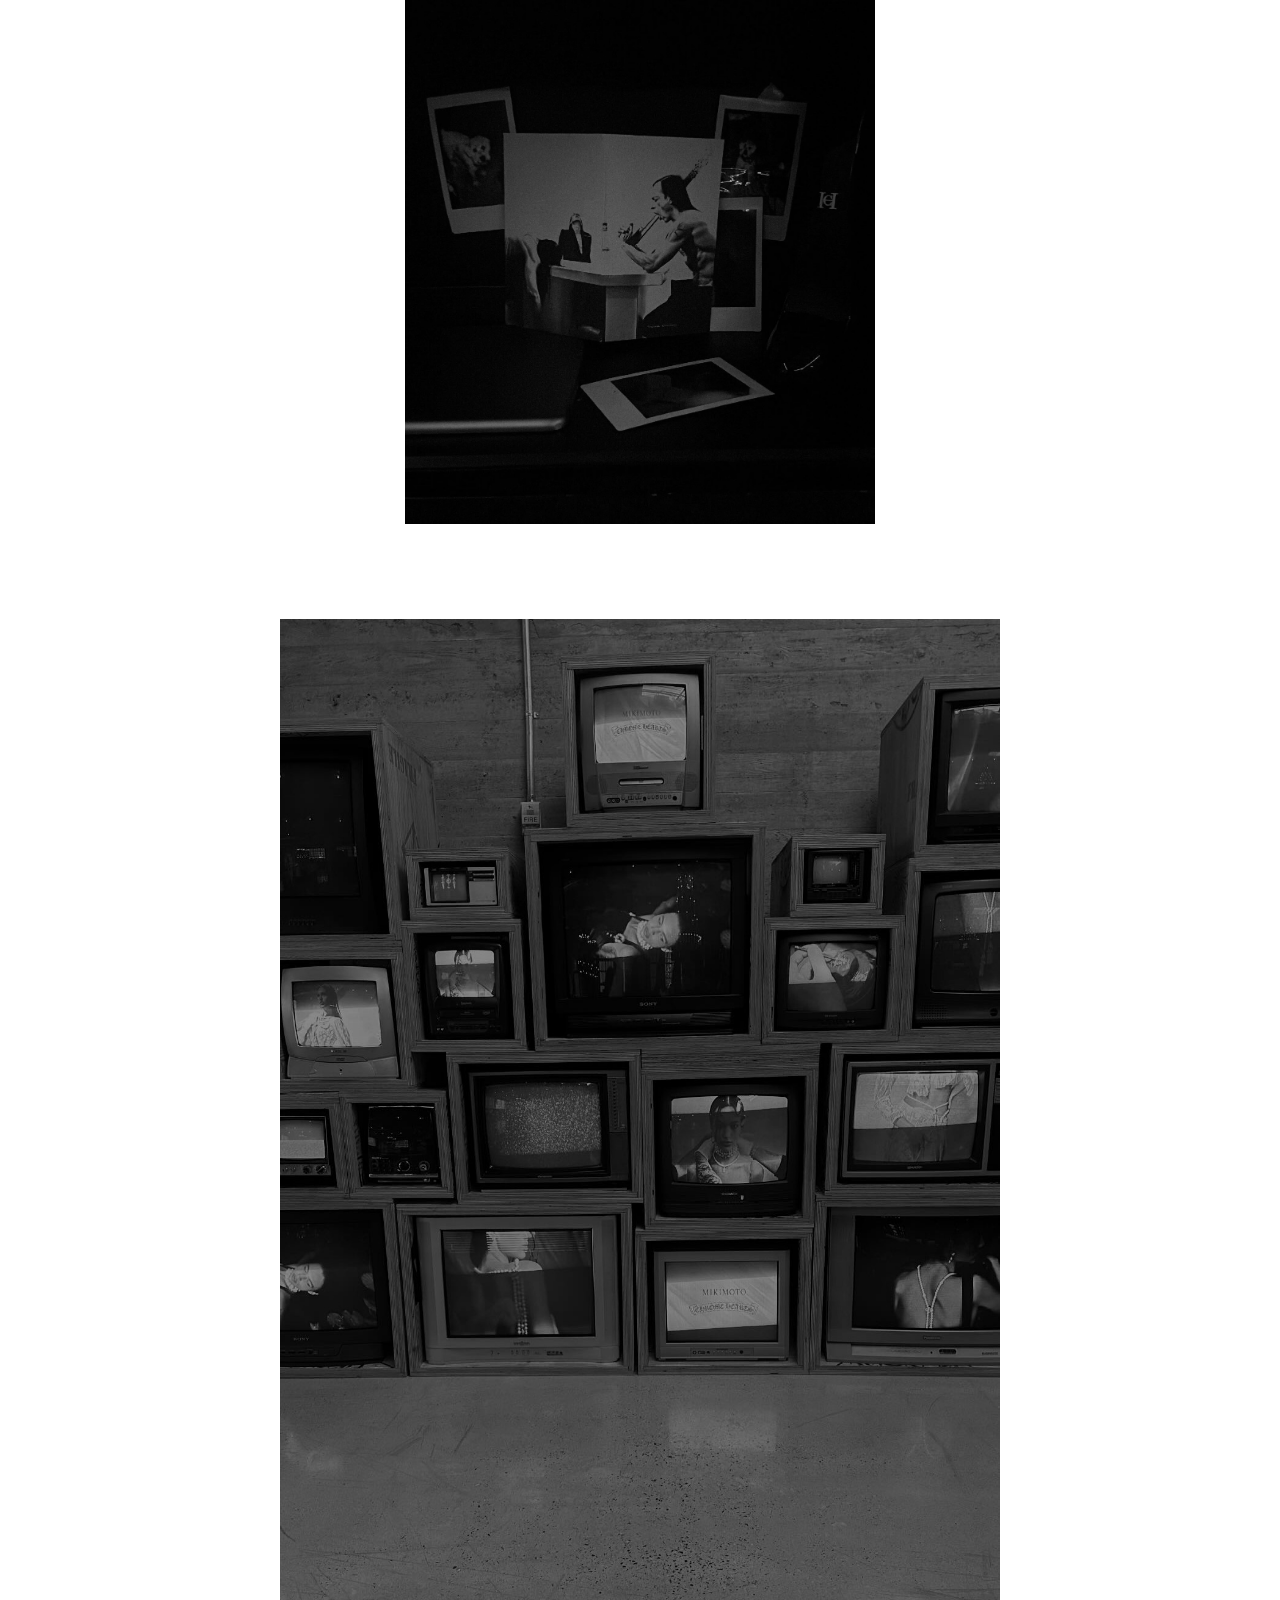
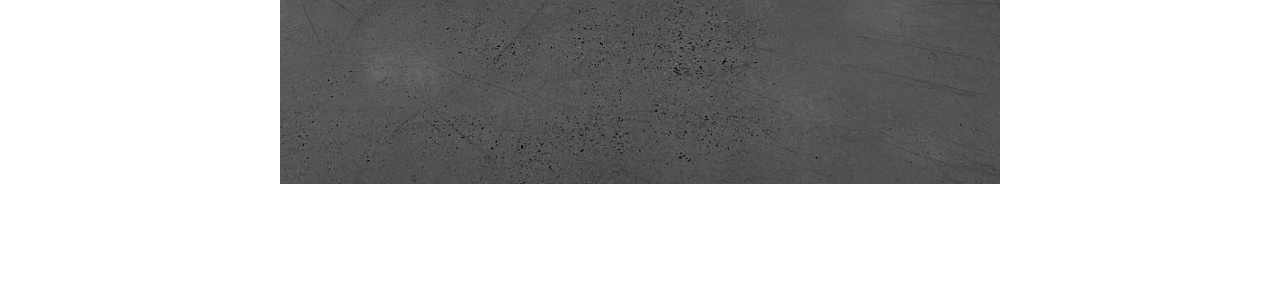
==== commit b058ee6d: "Update vision.html" ====
--- a/vision.html
+++ b/vision.html
@@ -71,7 +71,16 @@
       src="images/mirror.webp"
       alt=""
     >
-
+<video
+  class="landscape gallery-video"
+  autoplay
+  muted
+  loop
+  playsinline
+>
+  <source src="images/nfr.mov" type="video/quicktime">
+  Your browser does not support the video tag.
+</video>
     <!-- Books / Music -->
 
     <img
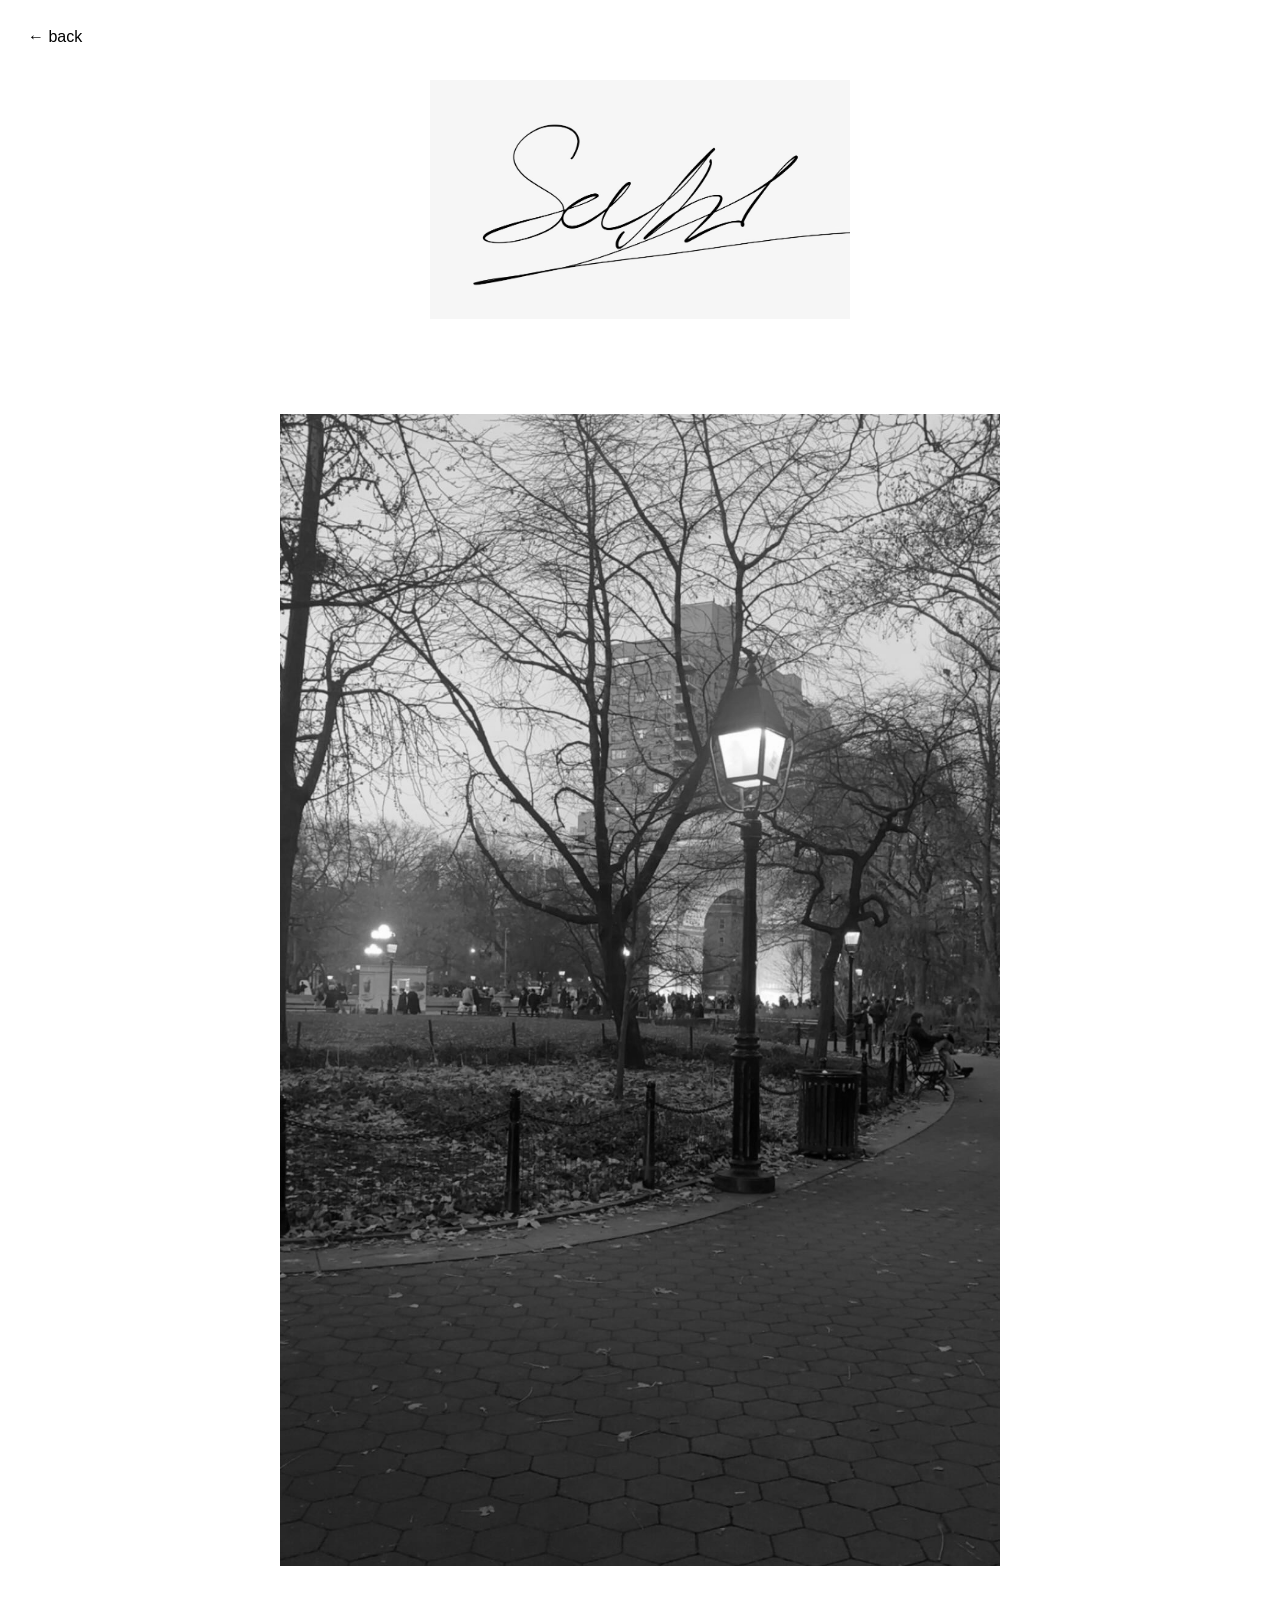
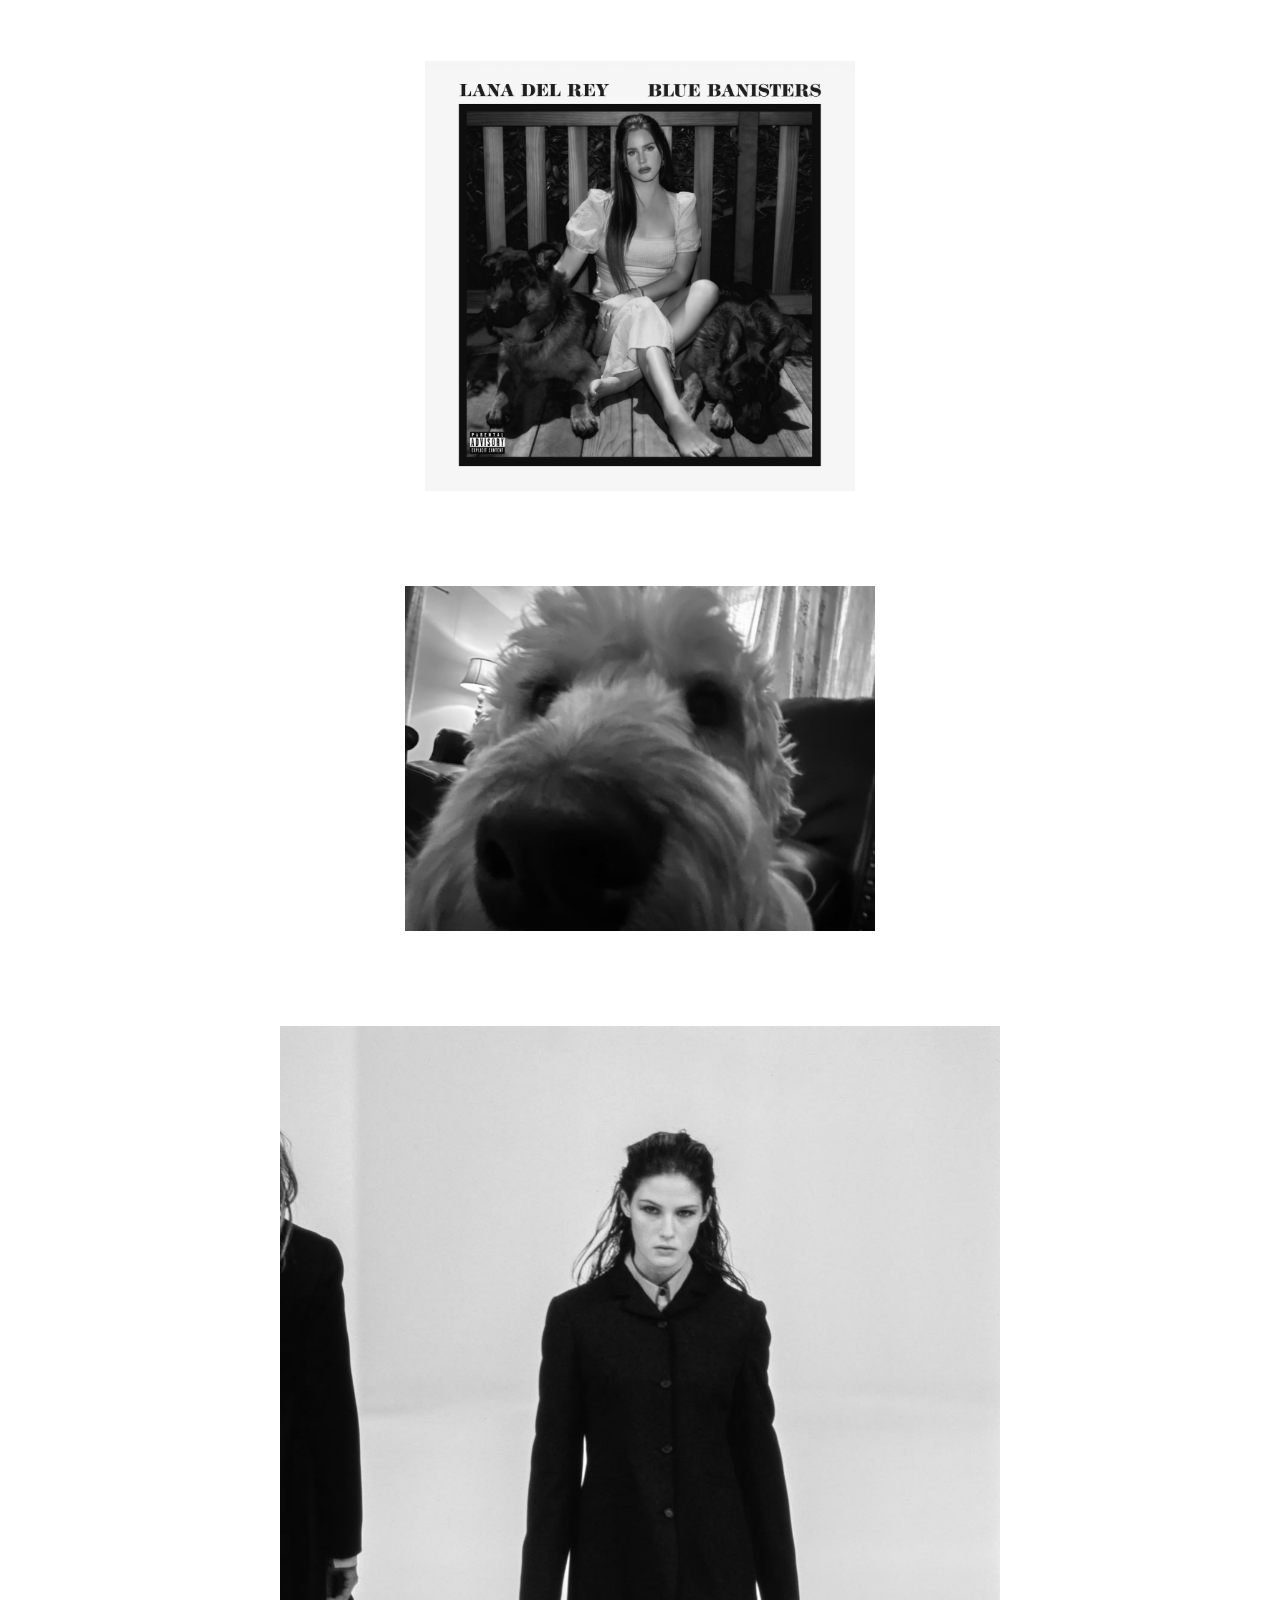
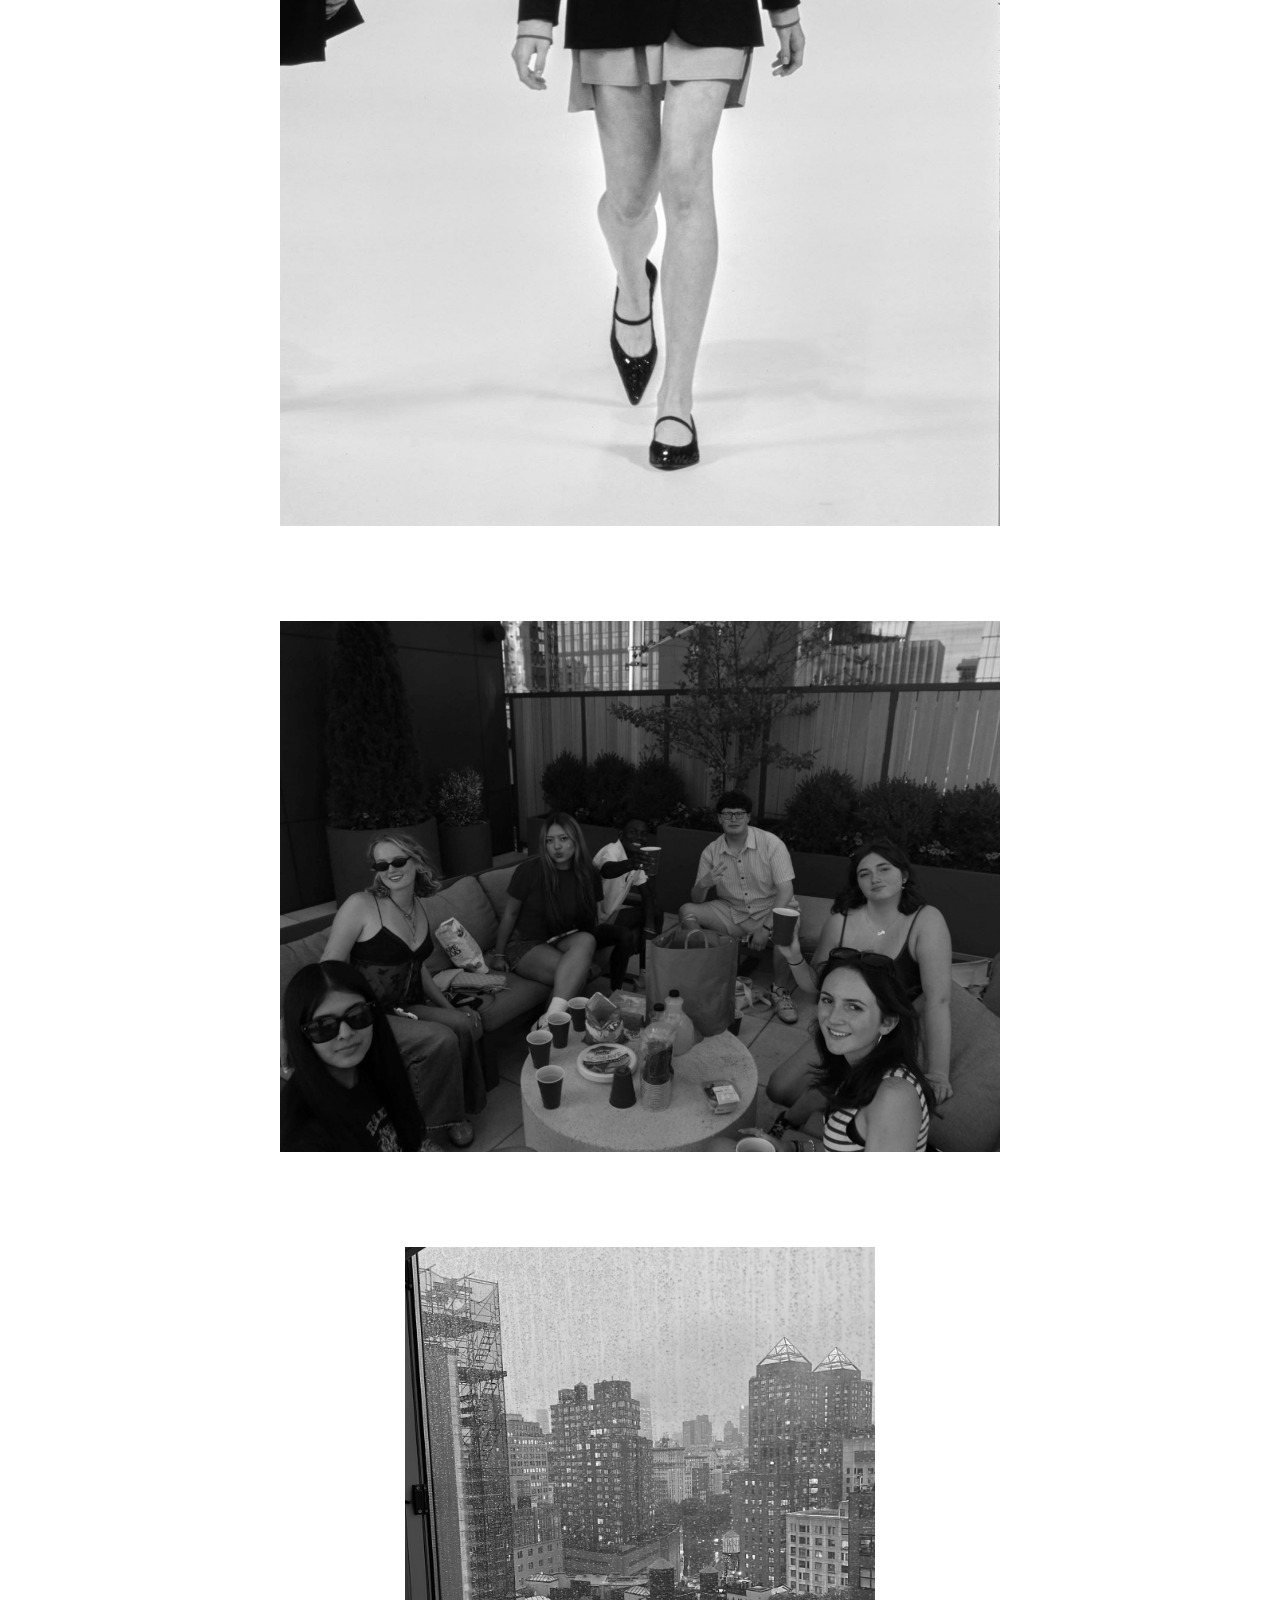
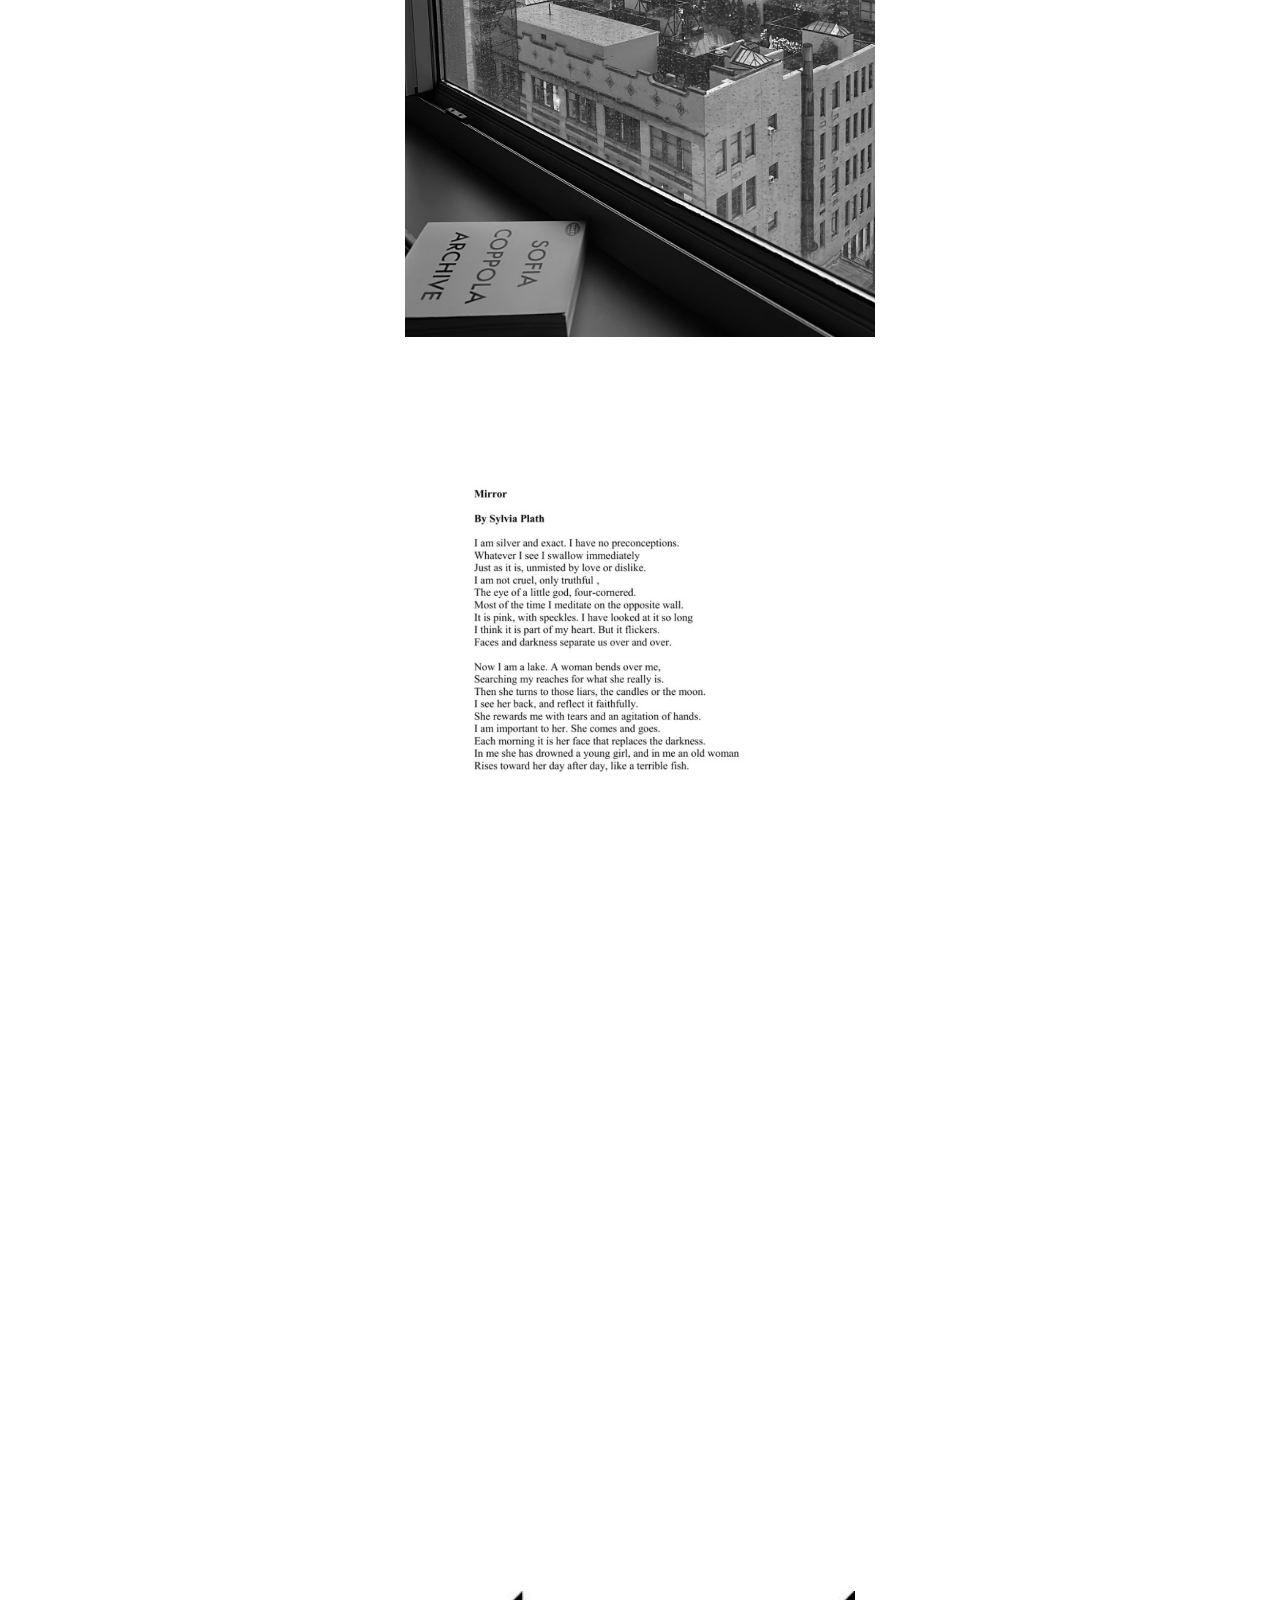
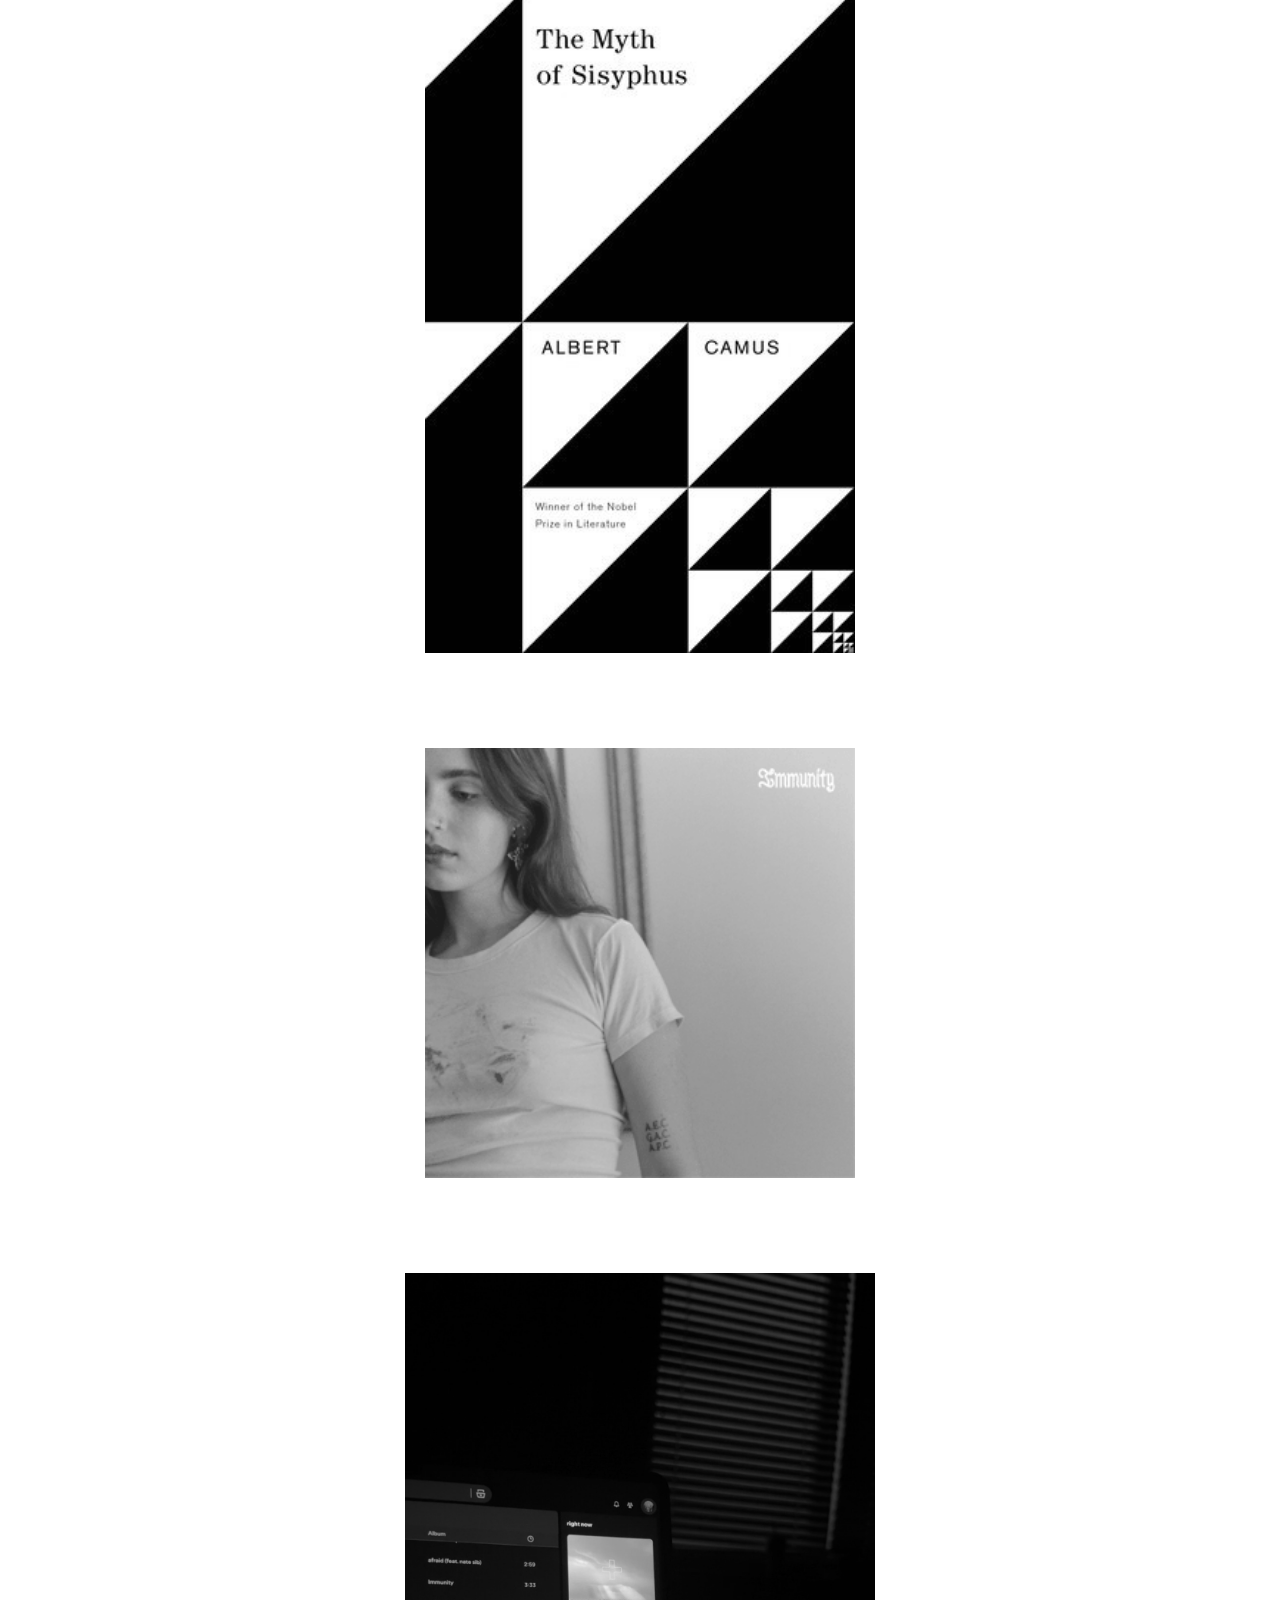
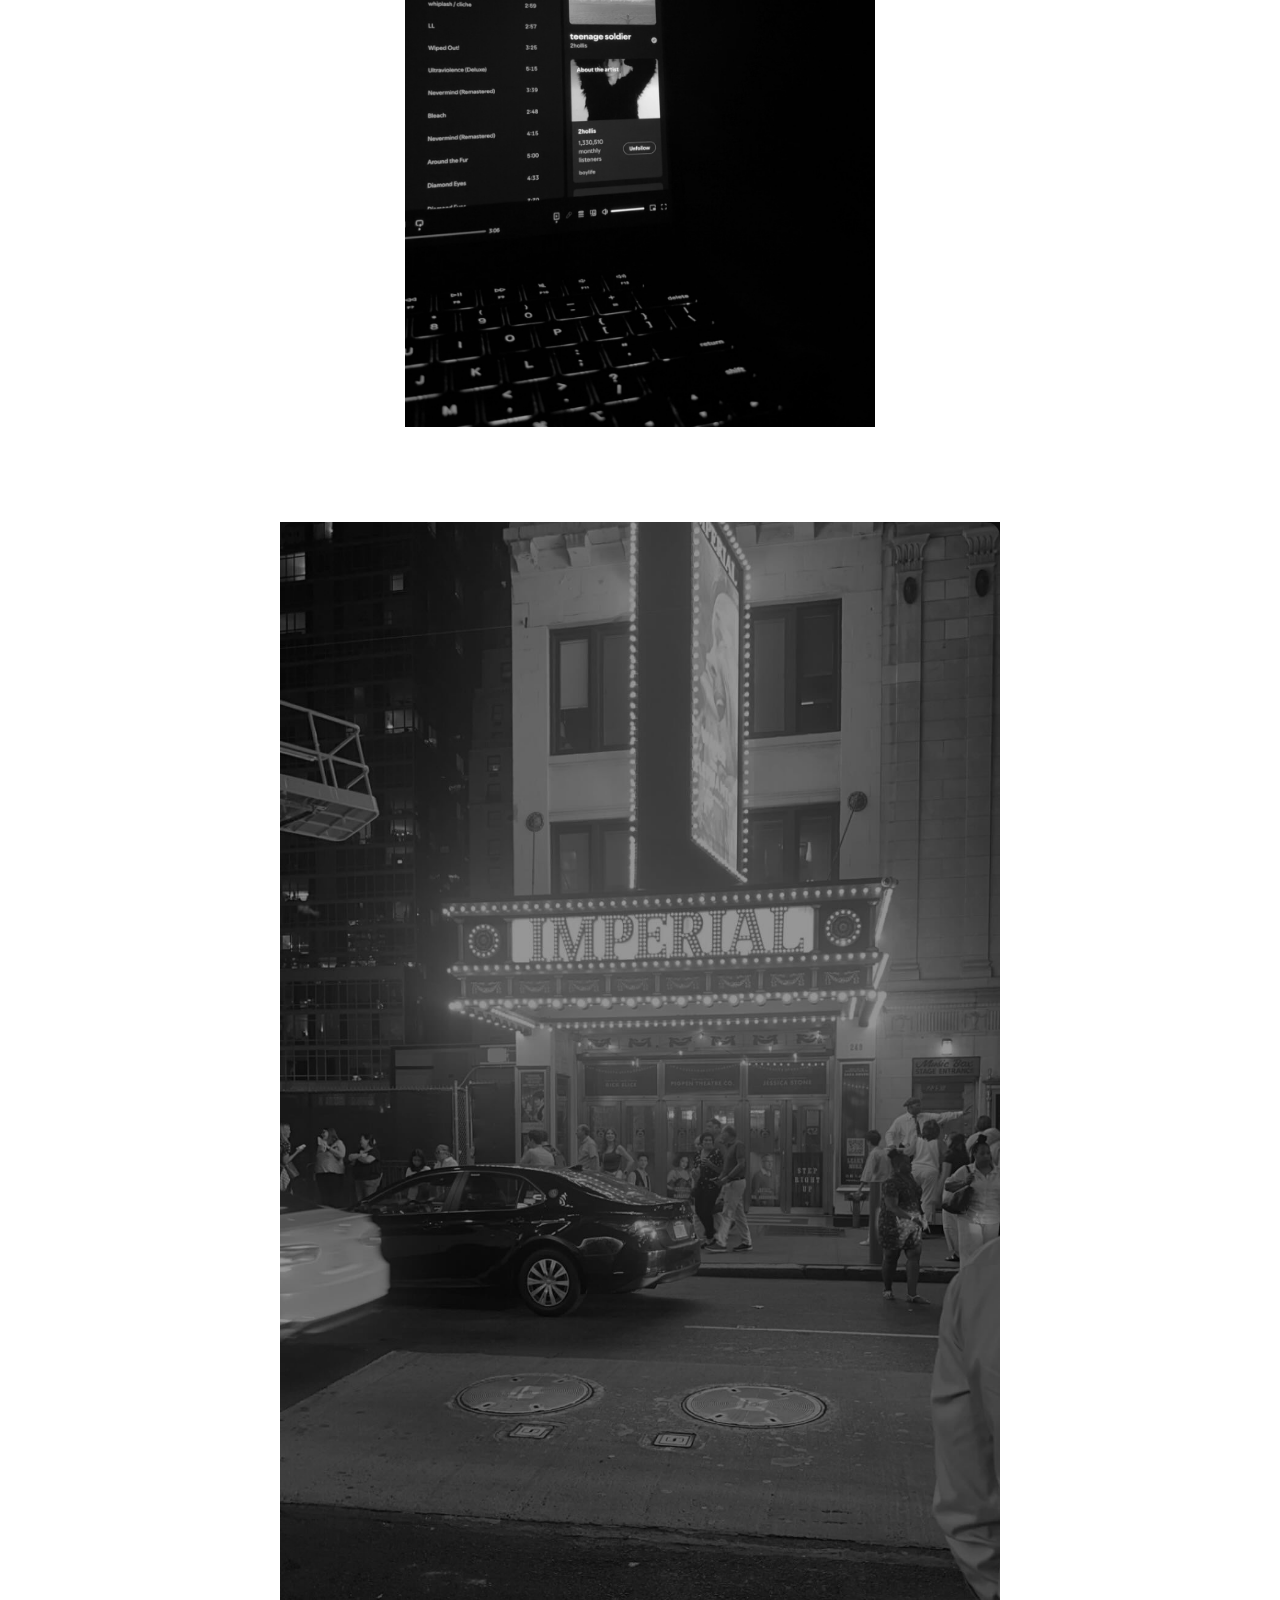
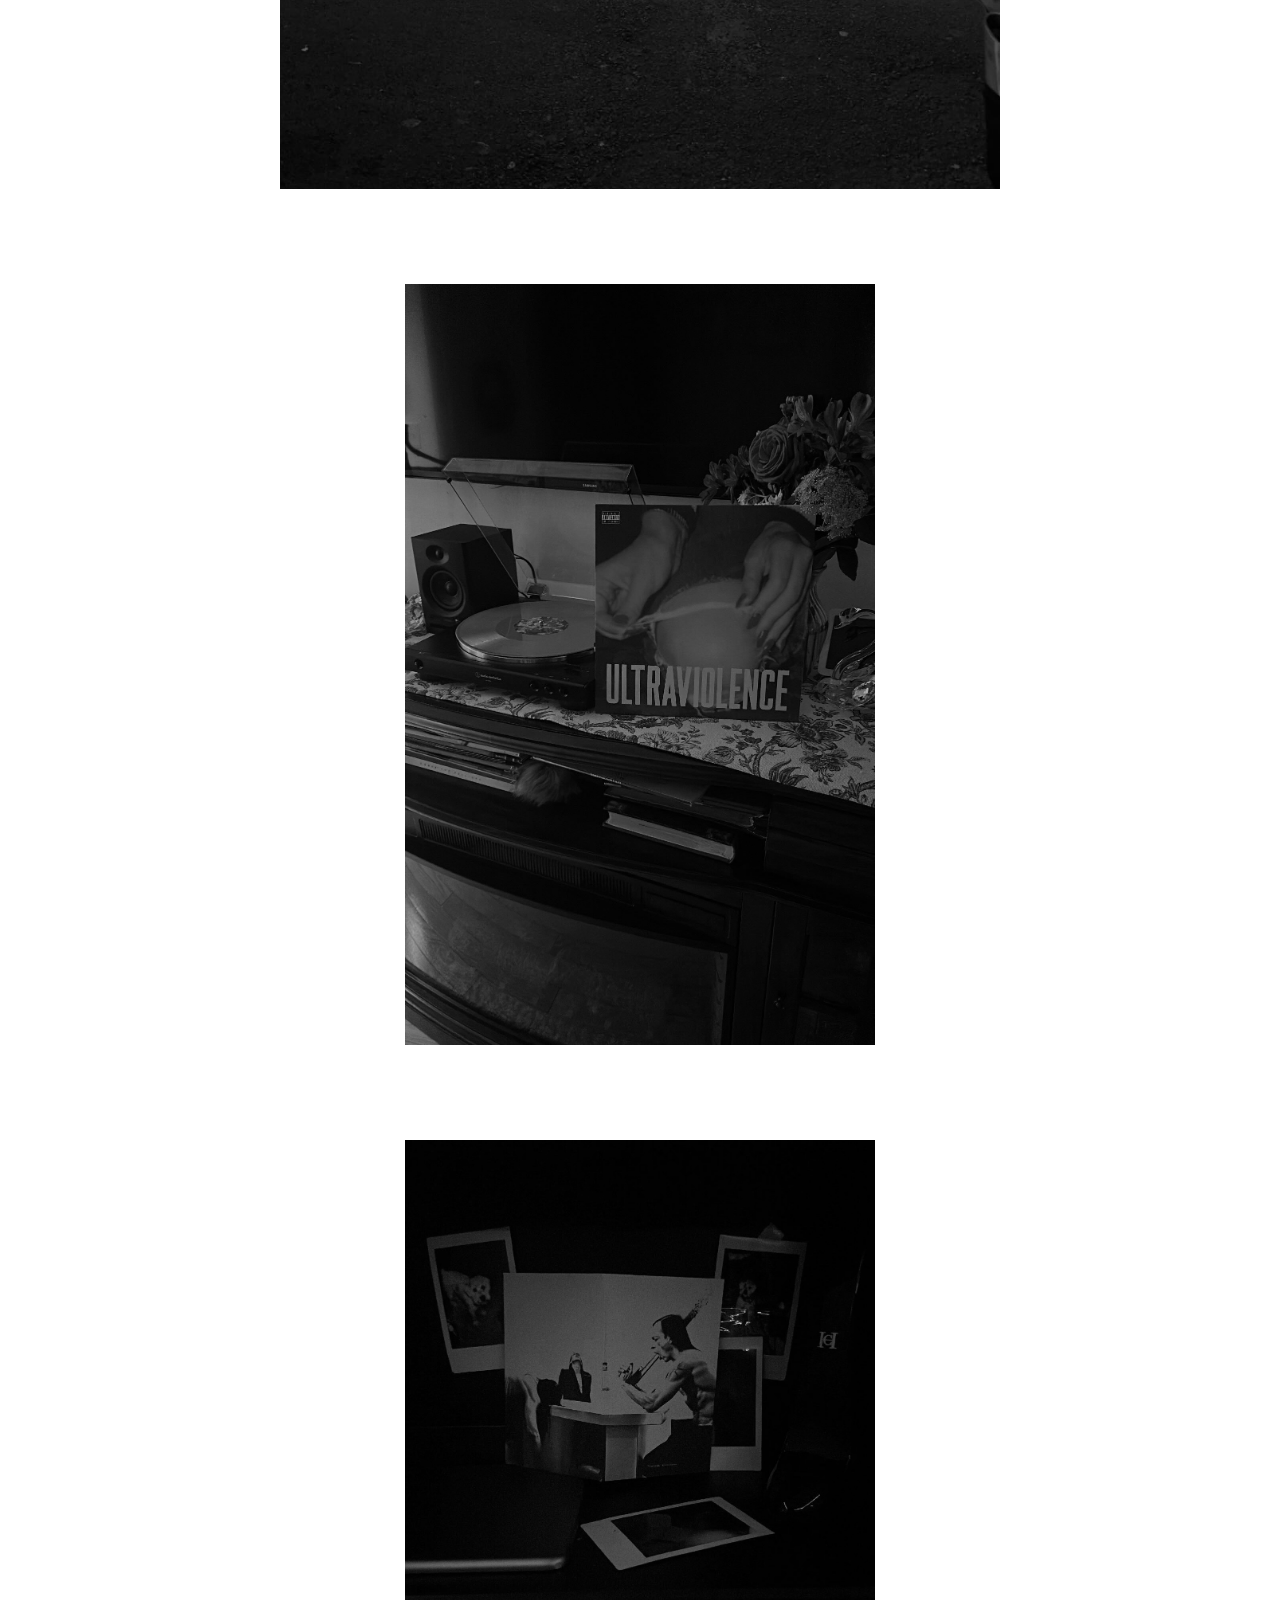
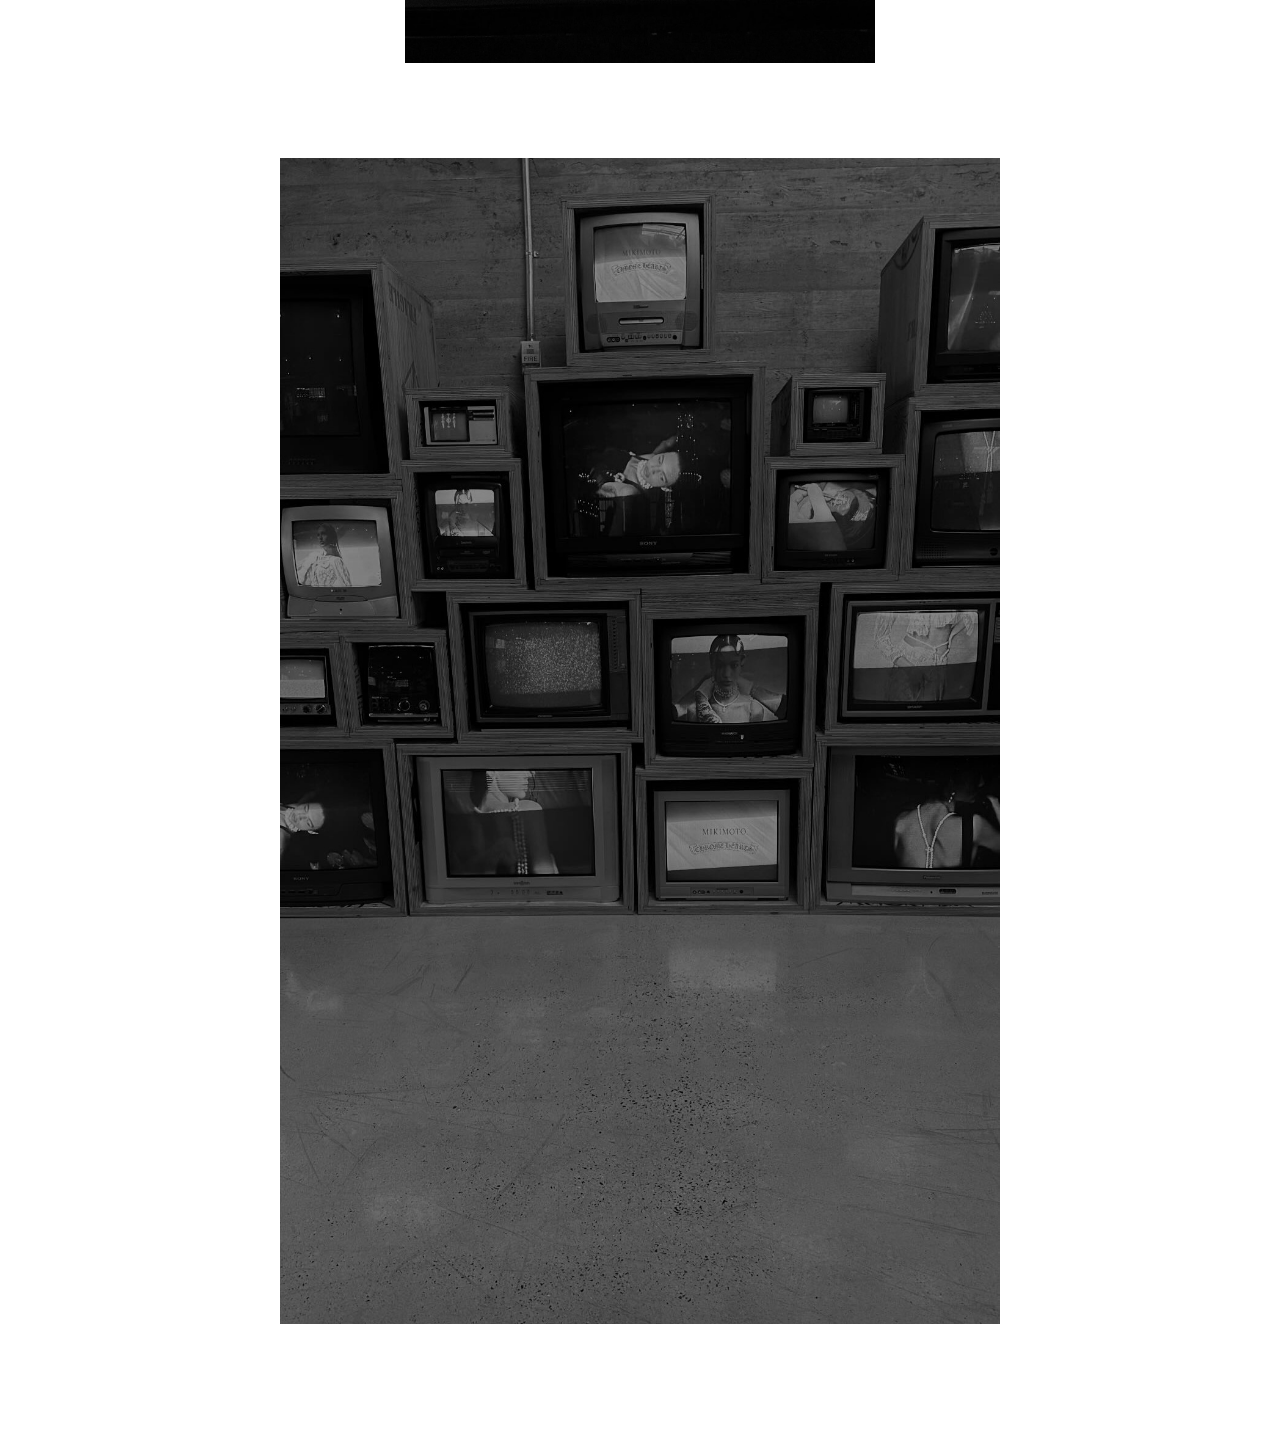
==== commit 4c31451b: "Update vision.html" ====
--- a/vision.html
+++ b/vision.html
@@ -9,7 +9,7 @@
     content="width=device-width, initial-scale=1.0"
   >
 
-  <title>pieces</title>
+  <title>pieces — rika salhi</title>
 
   <link rel="stylesheet" href="style.css">
 </head>
@@ -20,15 +20,11 @@
 
   <main class="gallery">
 
-    <!-- Signature -->
-
     <img
       class="signature"
       src="images/signature.jpeg"
       alt=""
     >
-
-    <!-- Photos -->
 
     <img
       class="landscape gallery-image"
@@ -71,17 +67,18 @@
       src="images/mirror.webp"
       alt=""
     >
-<video
-  class="landscape gallery-video"
-  autoplay
-  muted
-  loop
-  playsinline
->
-  <source src="images/nfr.mov" type="video/quicktime">
-  Your browser does not support the video tag.
-</video>
-    <!-- Books / Music -->
+
+    <video
+      class="landscape gallery-video"
+      autoplay
+      muted
+      loop
+      playsinline
+      preload="metadata"
+    >
+      <source src="images/nfr.mov" type="video/quicktime">
+      Your browser does not support this video.
+    </video>
 
     <img
       class="square gallery-image"
@@ -94,8 +91,6 @@
       src="images/immunity.png"
       alt=""
     >
-
-    <!-- More Photos -->
 
     <img
       class="portrait gallery-image"
--- a/style.css
+++ b/style.css
@@ -13,7 +13,7 @@
   color: black;
   font-family: Arial, Helvetica, sans-serif;
   opacity: 0;
-  transition: opacity 0.35s ease;
+  transition: opacity .35s ease;
 }
 
 body.page-loaded {
@@ -24,7 +24,7 @@
   opacity: 0;
 }
 
-/* HOME */
+/* ---------------- HOME ---------------- */
 
 .home {
   min-height: 100vh;
@@ -35,30 +35,25 @@
 }
 
 .home h1 {
-  margin-bottom: 14px;
   font-size: 28px;
   font-weight: 400;
-  letter-spacing: -0.5px;
+  letter-spacing: -.5px;
   text-transform: lowercase;
+  margin-bottom: 14px;
 }
 
 .home a {
+  font-size: 24px;
   color: black;
-  font-size: 24px;
   text-decoration: none;
-  transition: opacity 0.2s ease;
+  transition: opacity .2s ease;
 }
 
 .home a:hover {
-  opacity: 0.6;
-  text-decoration: none;
-}
-
-.home a:hover {
-  text-decoration: underline;
-}
-
-/* BACK BUTTON */
+  opacity: .6;
+}
+
+/* ---------------- BACK BUTTON ---------------- */
 
 .back {
   position: fixed;
@@ -66,15 +61,15 @@
   left: 28px;
   z-index: 999;
   color: black;
+  text-decoration: none;
   font-size: 16px;
-  text-decoration: none;
 }
 
 .back:hover {
   text-decoration: underline;
 }
 
-/* GALLERY */
+/* ---------------- GALLERY ---------------- */
 
 .gallery {
   width: 100%;
@@ -85,41 +80,57 @@
   padding: 80px 0 120px;
 }
 
+/* PHOTOS */
+
 .gallery img {
   display: block;
+  max-width: 90vw;
   height: auto;
+
+  filter: grayscale(100%);
+  -webkit-filter: grayscale(100%);
+
+  transition:
+    transform .35s ease,
+    opacity .25s ease;
+}
+
+.gallery img:hover {
+  transform: scale(1.04);
+}
+
+/* VIDEOS */
+
+.gallery video {
+  display: block;
   max-width: 90vw;
-
-  -webkit-filter: grayscale(100%) !important;
-  filter: grayscale(100%) !important;
-
-  transition:
-    opacity 0.25s ease,
-    transform 0.35s ease;
-}
-
-/* FADE IN ON SCROLL */
-
-.gallery-image {
+  height: auto;
+
+  filter: grayscale(100%);
+  -webkit-filter: grayscale(100%);
+
+  transition: transform .35s ease;
+}
+
+.gallery video:hover {
+  transform: scale(1.04);
+}
+
+/* SCROLL ANIMATION */
+
+.gallery-image,
+.gallery-video {
   opacity: 0;
   transform: translateY(20px);
-  cursor: zoom-in;
-}
-
-.gallery-image.visible {
+}
+
+.gallery-image.visible,
+.gallery-video.visible {
   opacity: 1;
   transform: translateY(0);
 }
 
-/* HOVER: ENLARGE ONLY */
-
-.gallery img:hover {
-  -webkit-filter: grayscale(100%) !important;
-  filter: grayscale(100%) !important;
-  transform: scale(1.04);
-}
-
-/* IMAGE SIZES */
+/* IMAGE / VIDEO SIZES */
 
 .signature {
   width: 420px;
@@ -130,24 +141,27 @@
 }
 
 .square {
-  width: 560px;
+  width: 430px;
 }
 
 .portrait {
   width: 470px;
 }
 
-/* LIGHTBOX */
+/* ---------------- LIGHTBOX ---------------- */
 
 .lightbox {
   position: fixed;
   inset: 0;
-  z-index: 5000;
+  background: rgba(255,255,255,.97);
+
   display: none;
   justify-content: center;
   align-items: center;
+
   padding: 40px;
-  background: rgba(255, 255, 255, 0.97);
+
+  z-index: 5000;
 }
 
 .lightbox.open {
@@ -157,24 +171,25 @@
 .lightbox img {
   width: auto;
   height: auto;
+
   max-width: 92vw;
   max-height: 90vh;
-  object-fit: contain;
-
-  -webkit-filter: grayscale(100%) !important;
-  filter: grayscale(100%) !important;
+
+  filter: grayscale(100%);
+  -webkit-filter: grayscale(100%);
 }
 
 .lightbox-close {
   position: fixed;
   top: 22px;
   right: 28px;
+
+  background: transparent;
   border: none;
-  background: transparent;
-  color: black;
+
+  font-size: 34px;
   font-family: Arial, Helvetica, sans-serif;
-  font-size: 34px;
-  font-weight: 300;
+
   cursor: pointer;
 }
 
@@ -182,12 +197,13 @@
   overflow: hidden;
 }
 
-/* MOBILE */
-
-@media (max-width: 800px) {
+/* ---------------- MOBILE ---------------- */
+
+@media (max-width:800px) {
+
   .back {
+    left: 18px;
     top: 18px;
-    left: 18px;
   }
 
   .gallery {
@@ -196,8 +212,8 @@
   }
 
   .landscape,
-  .square,
-  .portrait {
+  .portrait,
+  .square {
     width: 90vw;
   }
 
@@ -209,8 +225,4 @@
     padding: 20px;
   }
 
-  .lightbox-close {
-    top: 14px;
-    right: 18px;
-  }
-}
+}
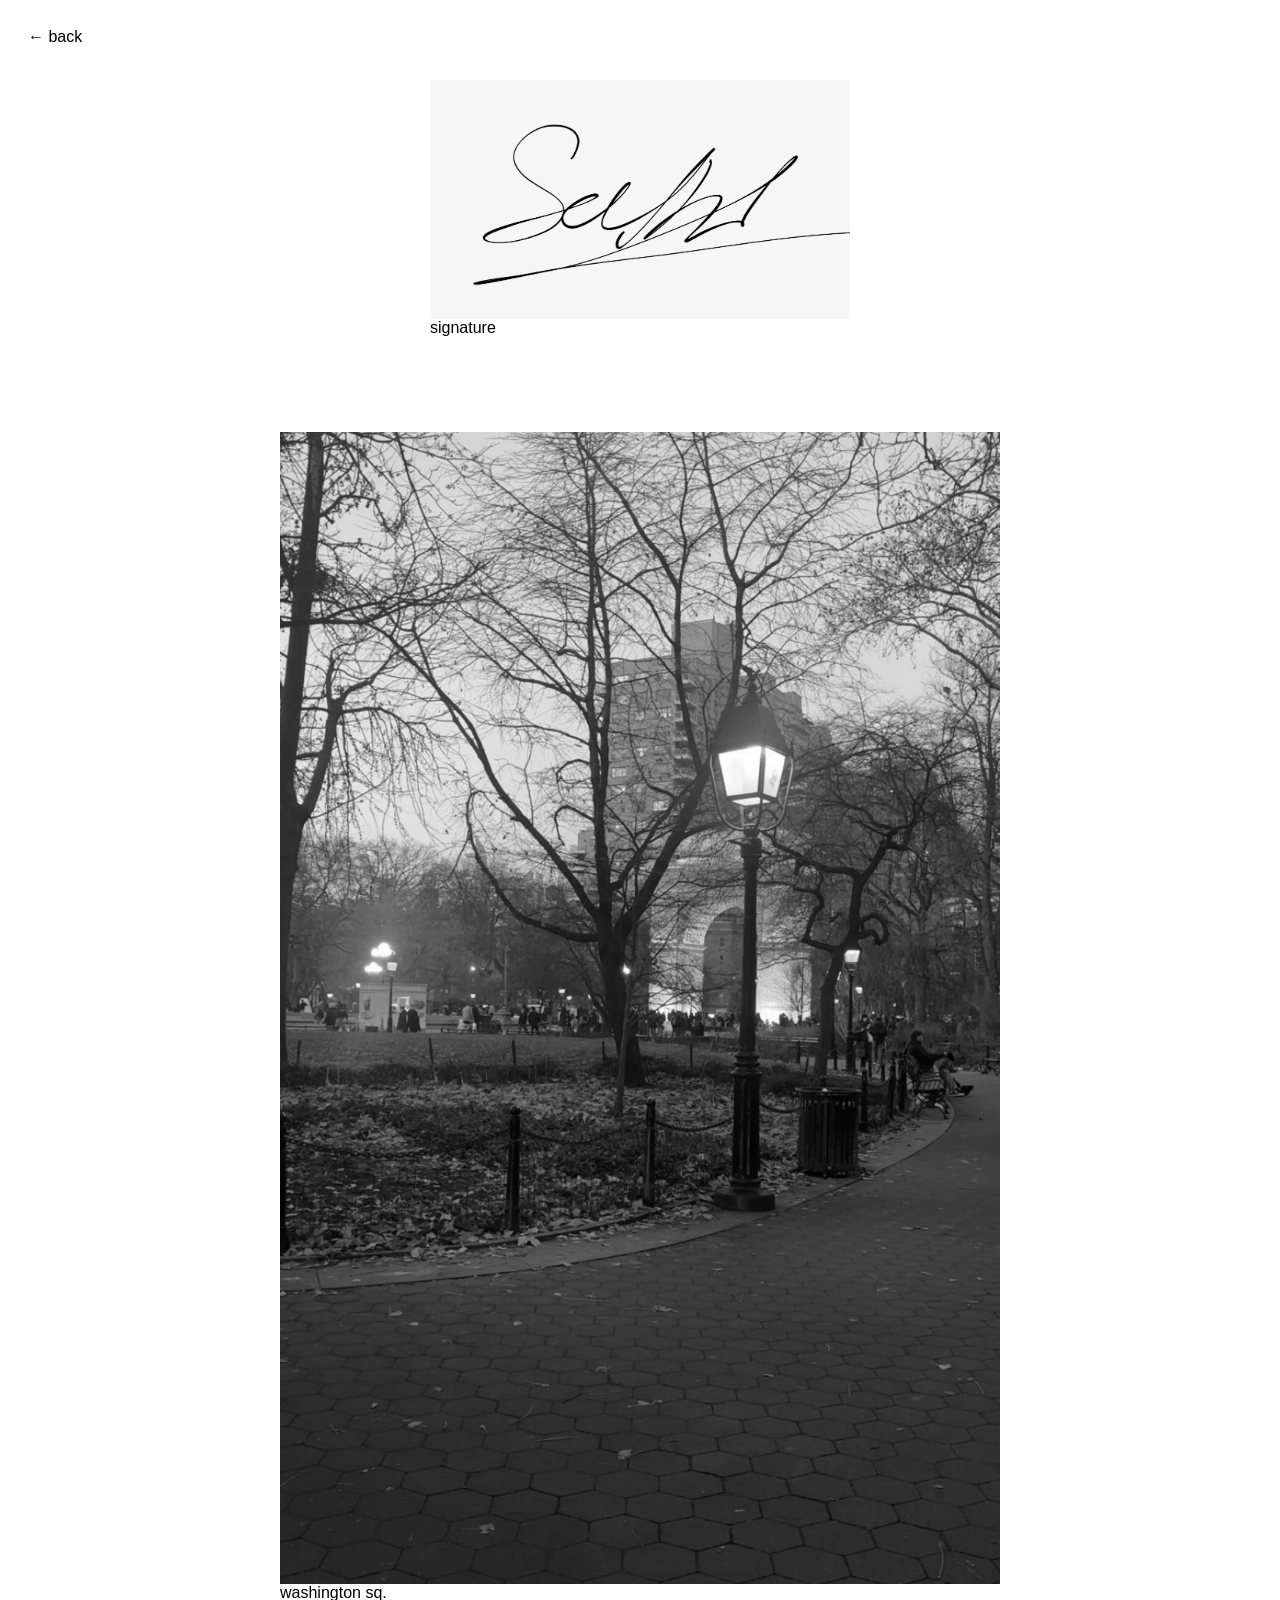
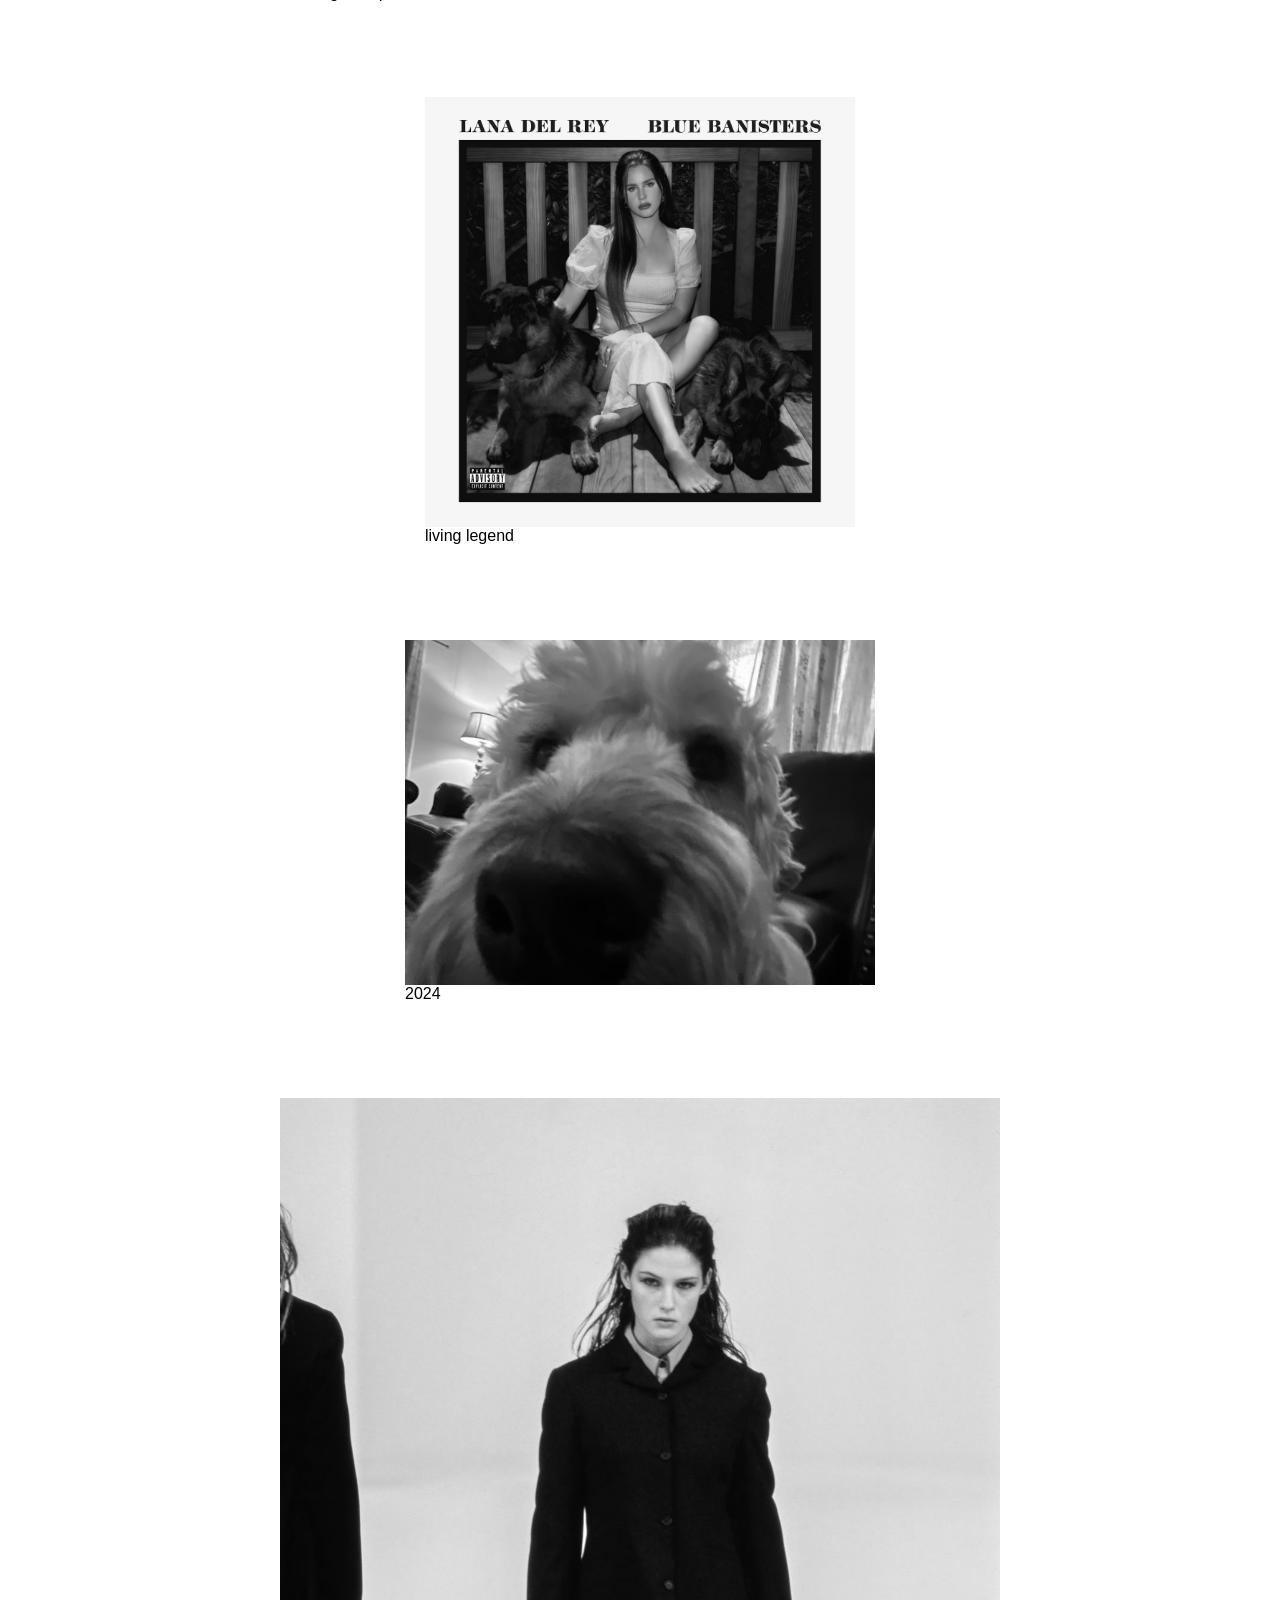
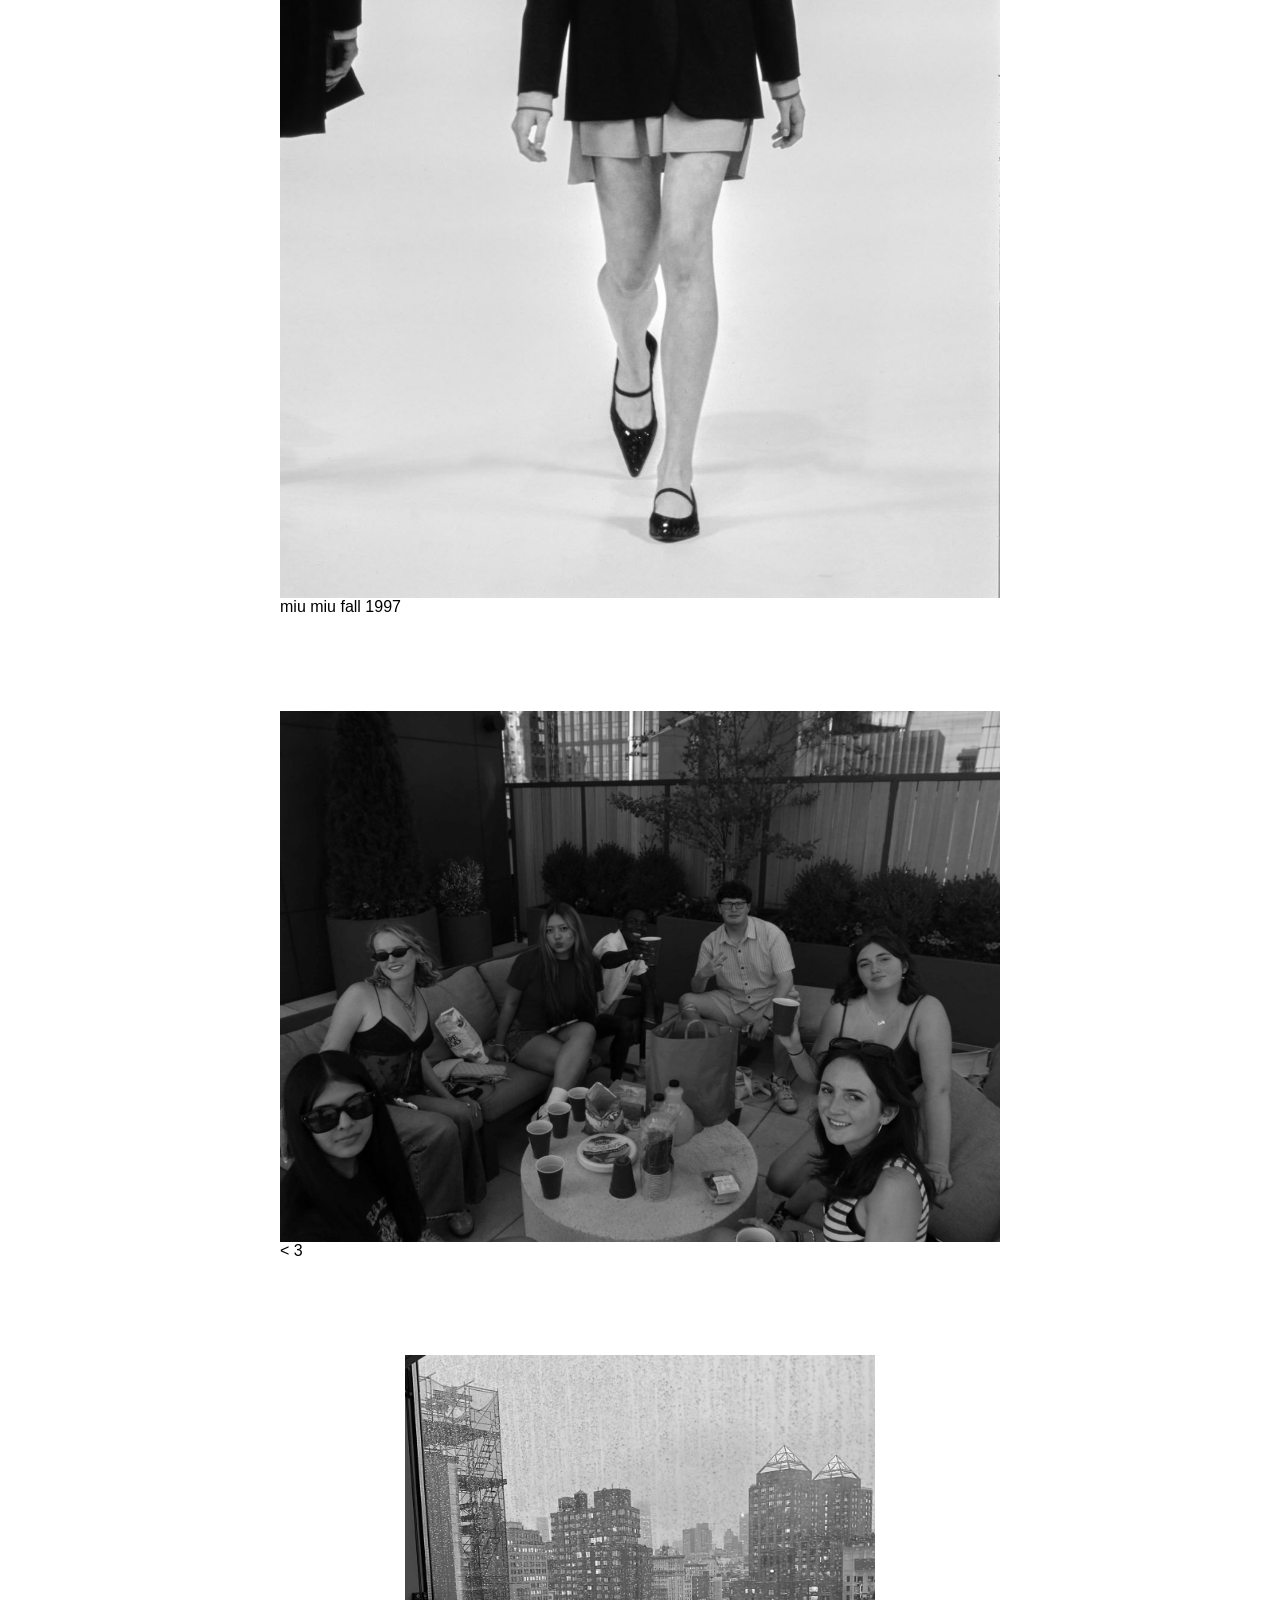
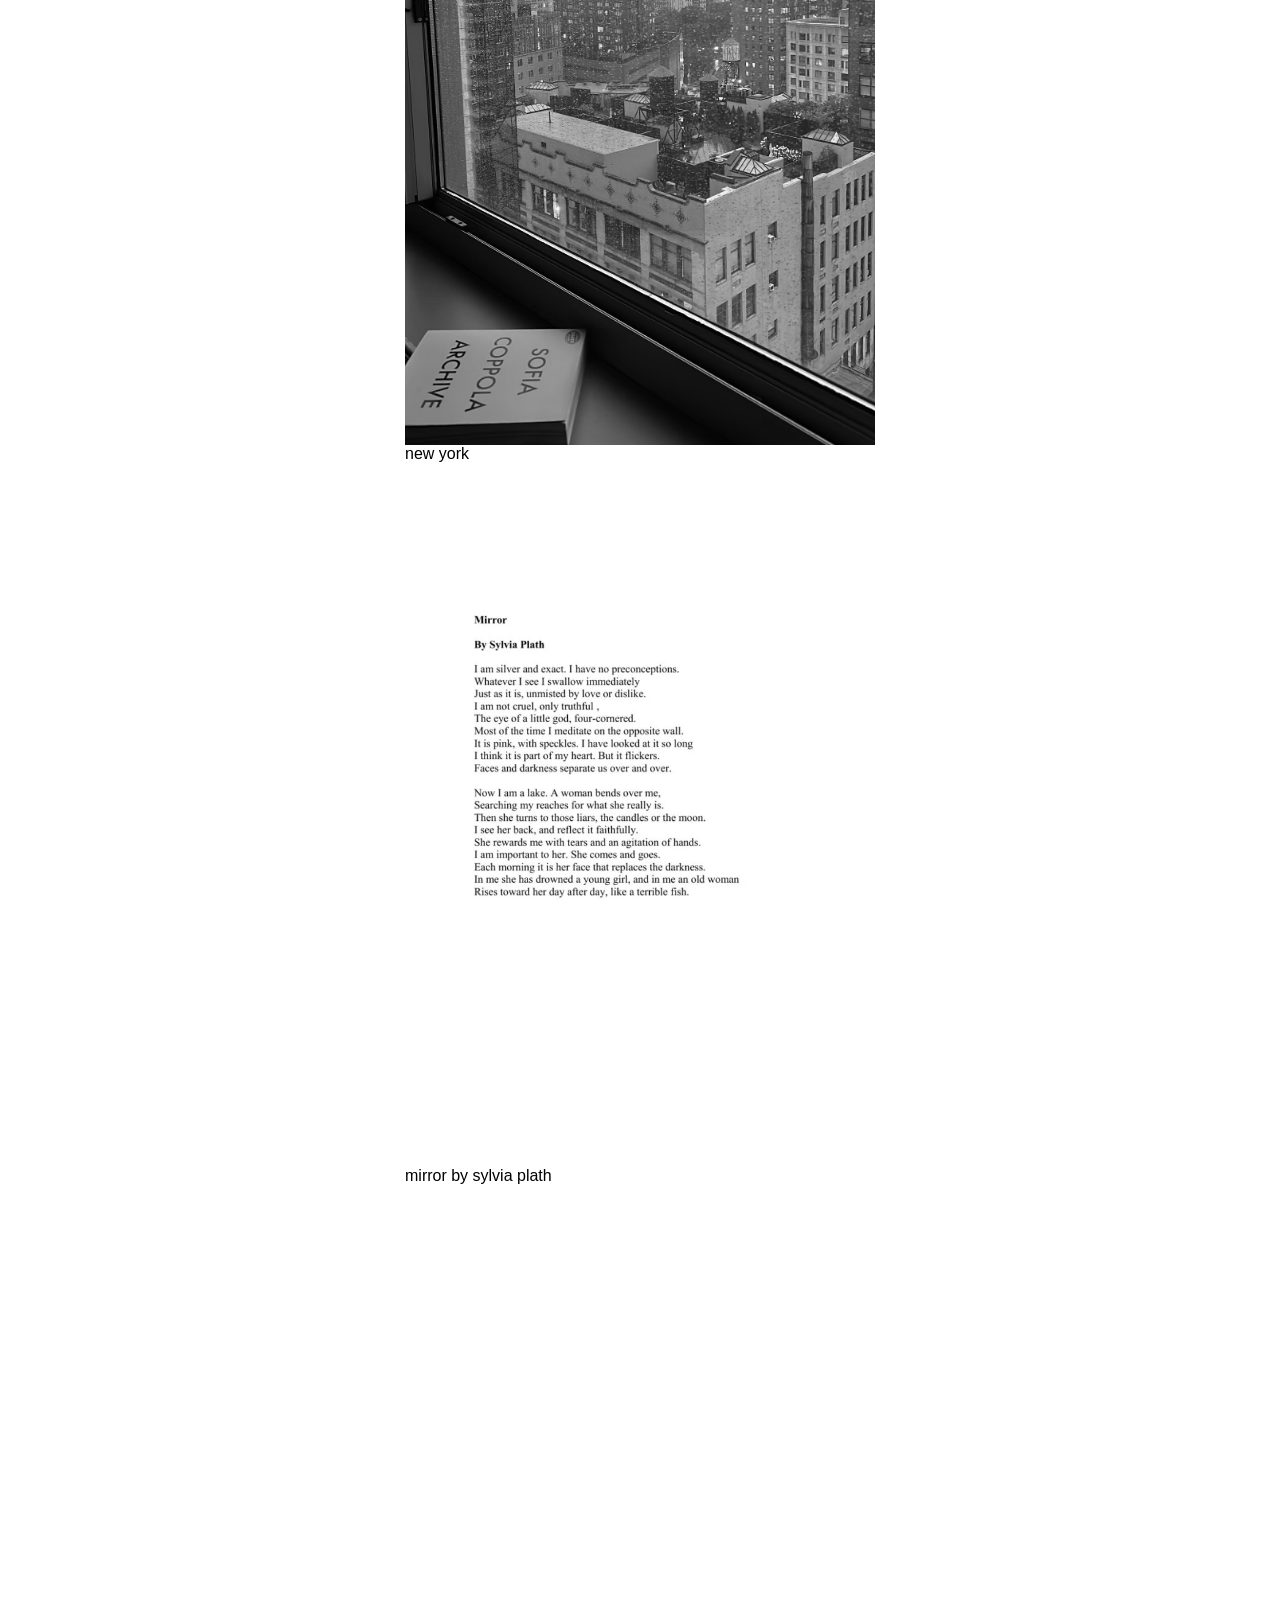
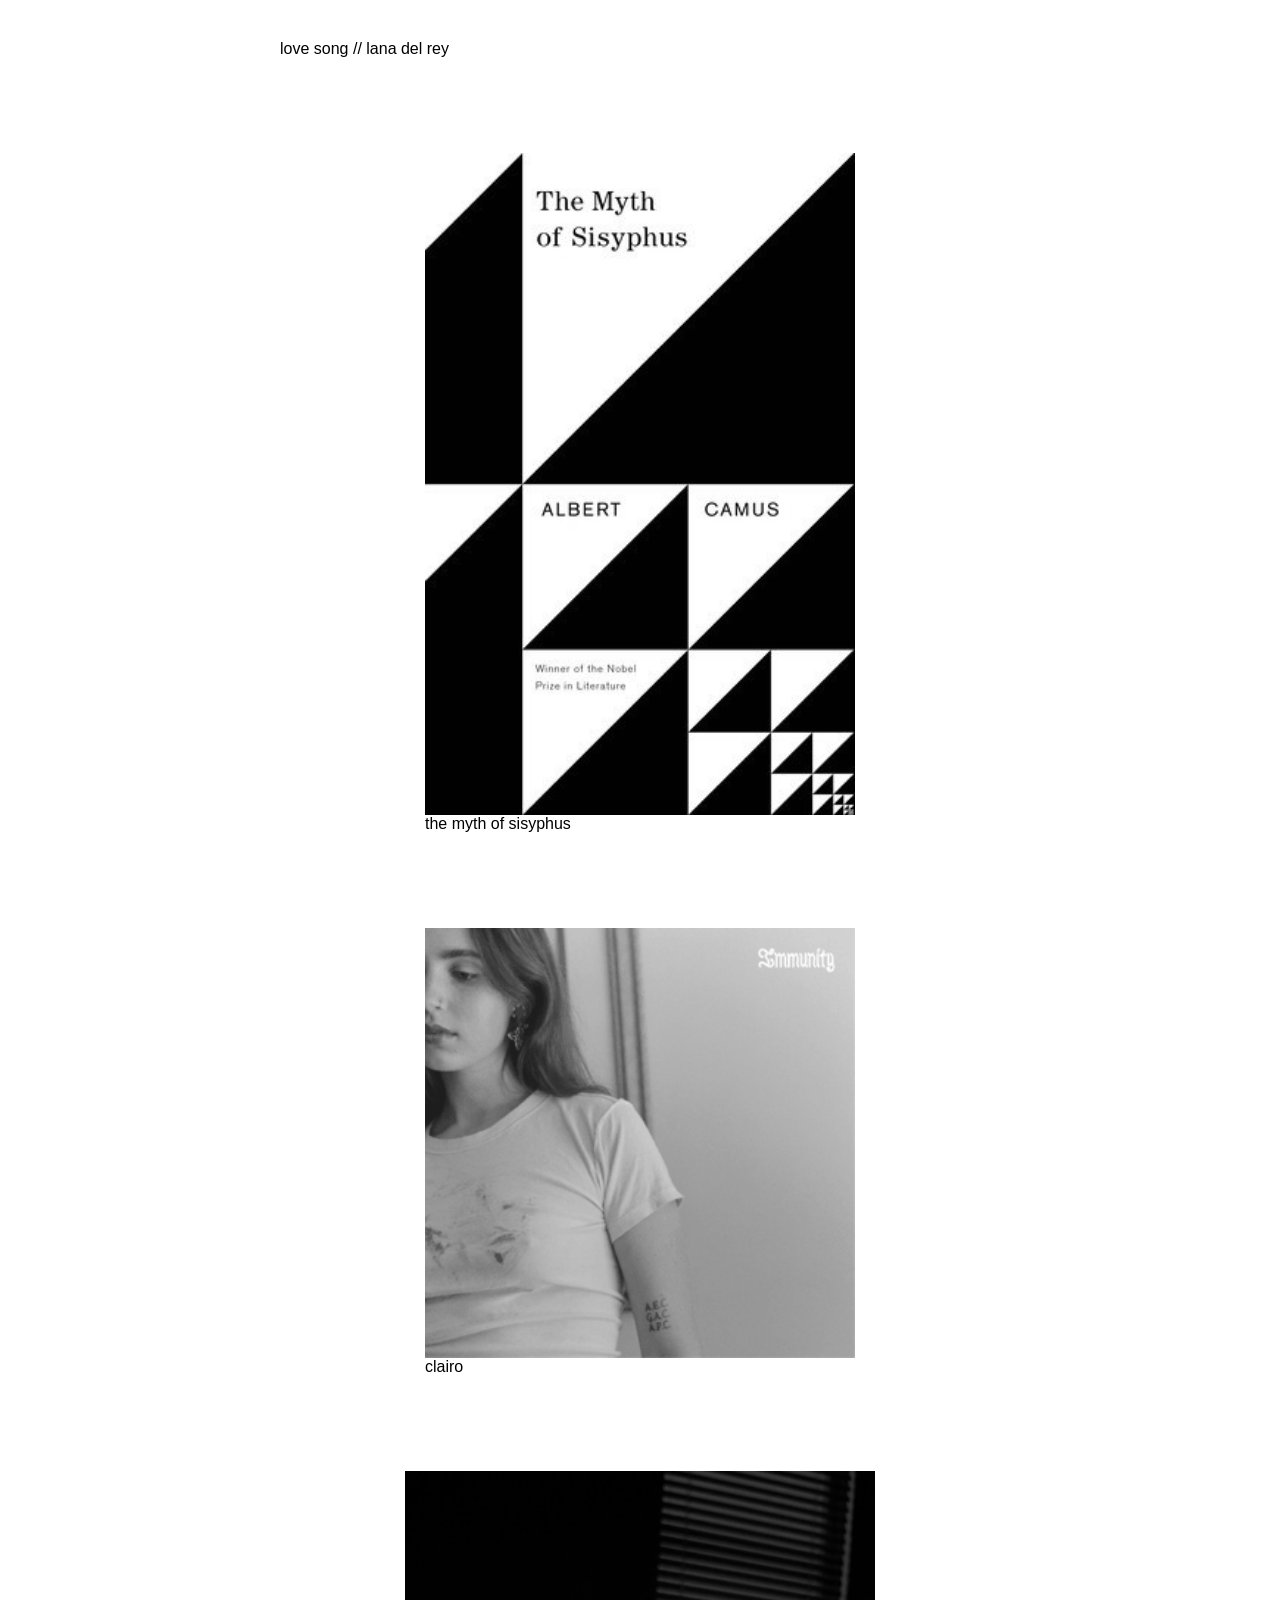
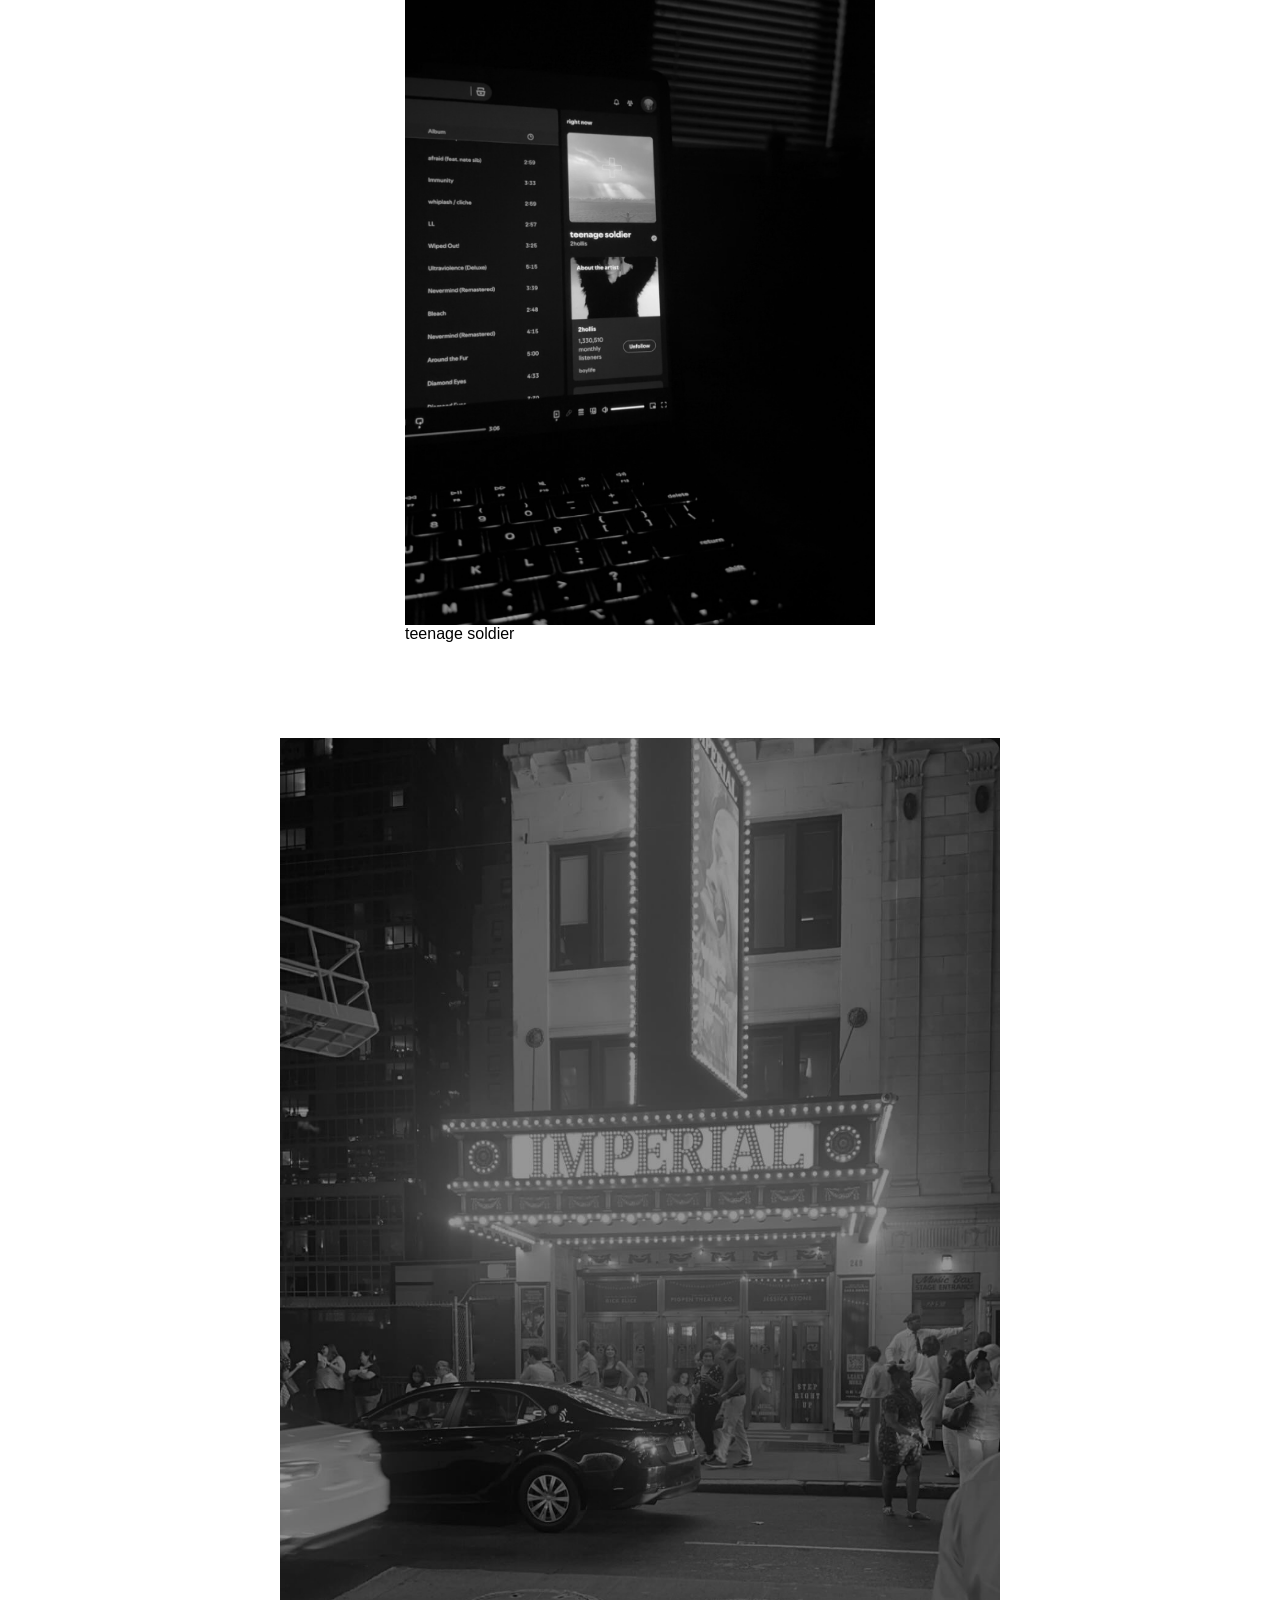
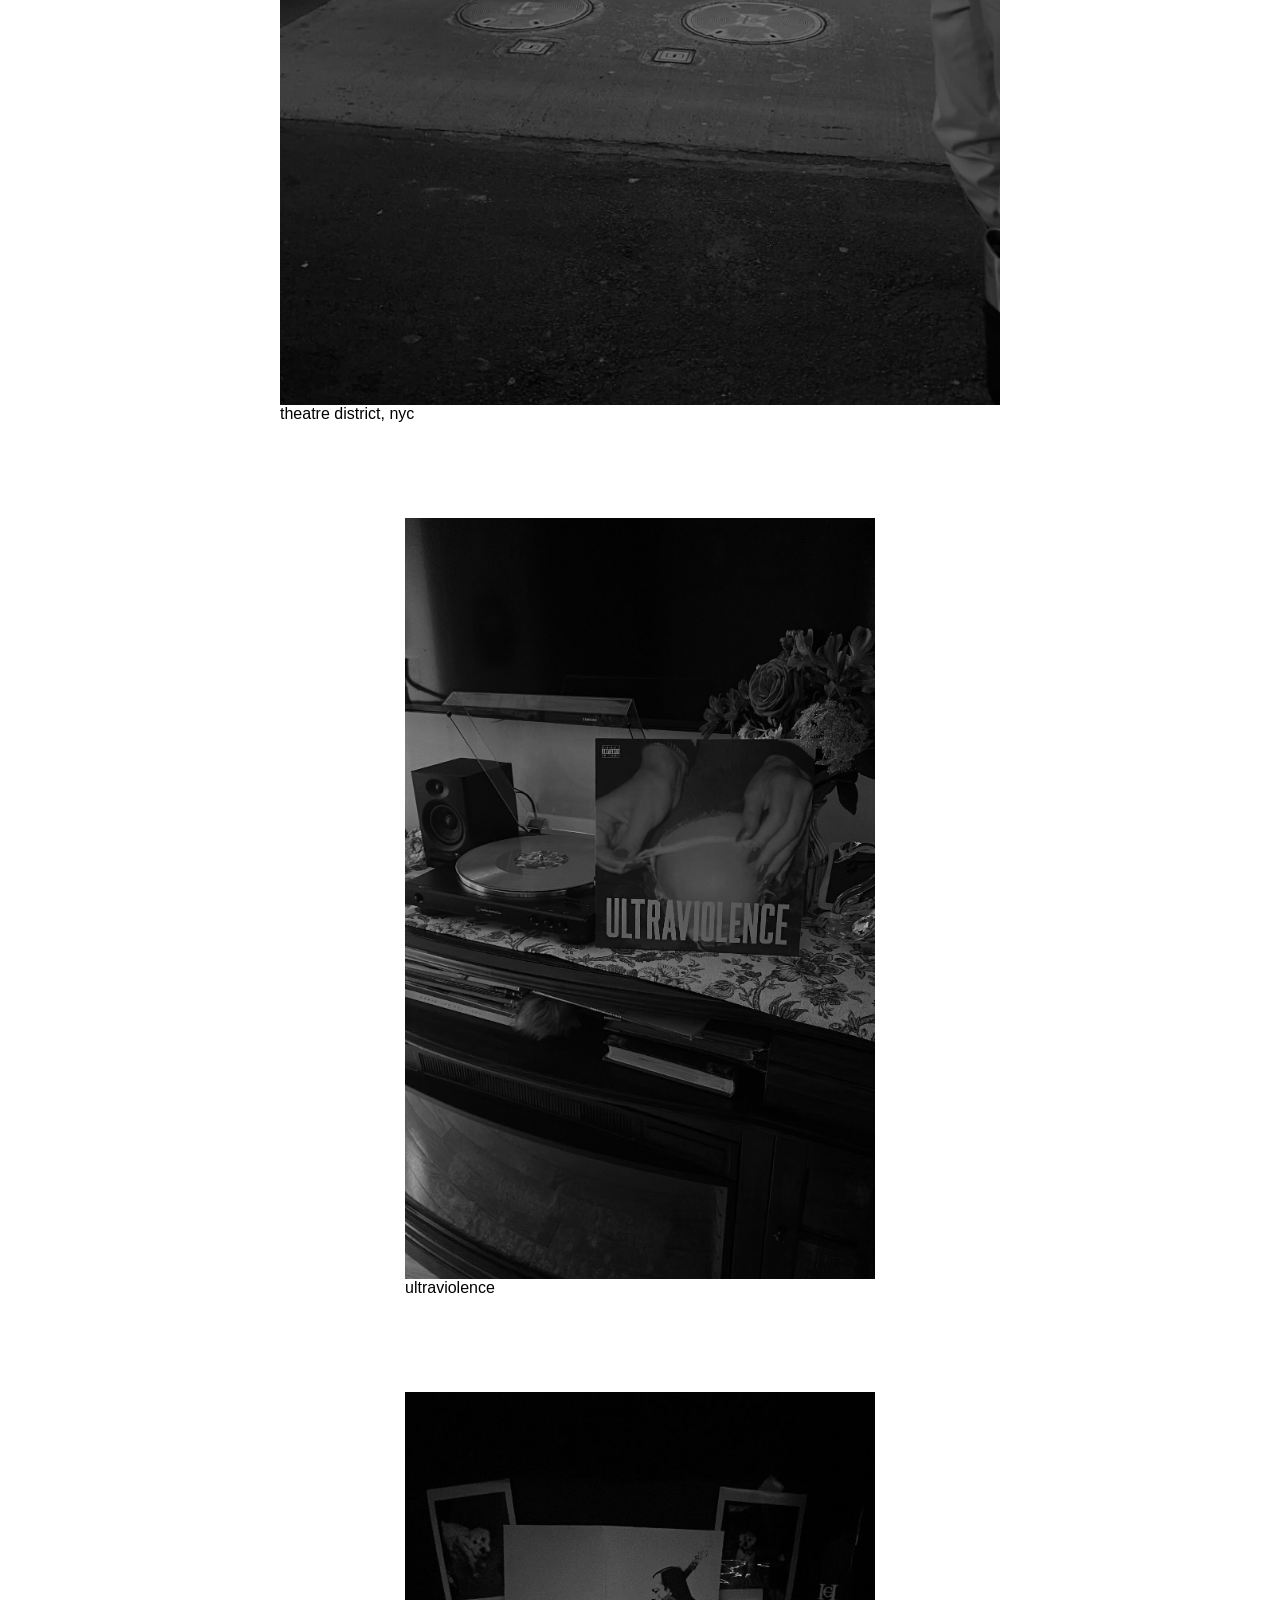
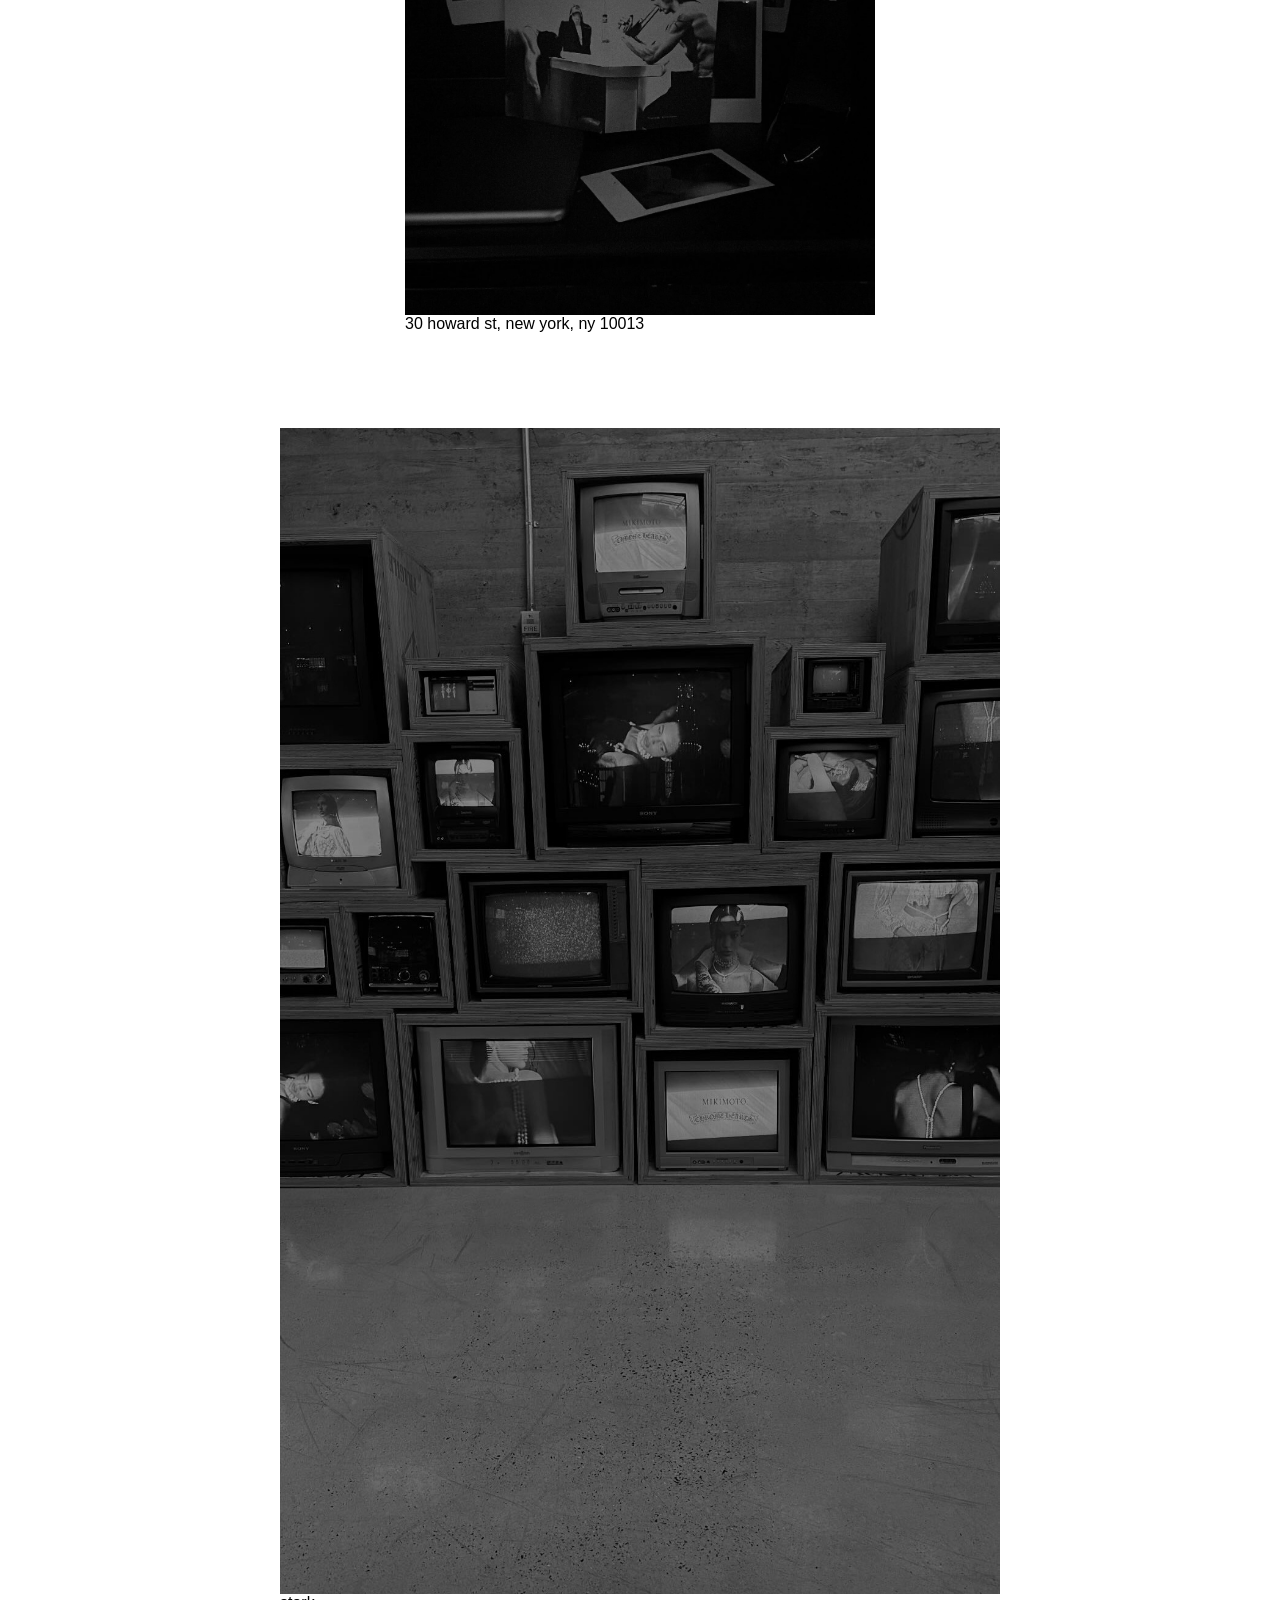
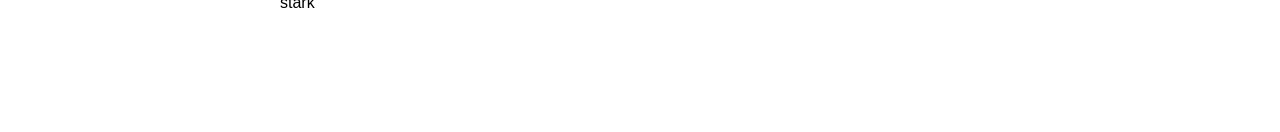
==== commit 06ea9f62: "Update vision.html" ====
--- a/vision.html
+++ b/vision.html
@@ -20,107 +20,156 @@
 
   <main class="gallery">
 
-    <img
-      class="signature"
-      src="images/signature.jpeg"
-      alt=""
-    >
+    <figure>
+      <img
+        class="signature"
+        src="images/signature.jpeg"
+        alt=""
+      >
+      <figcaption>signature</figcaption>
+    </figure>
 
-    <img
-      class="landscape gallery-image"
-      src="images/arch.jpeg"
-      alt=""
-    >
+    <figure>
+      <img
+        class="landscape gallery-image"
+        src="images/arch.jpeg"
+        alt=""
+      >
+      <figcaption>washington sq.</figcaption>
+    </figure>
 
-    <img
-      class="square gallery-image"
-      src="images/bluebanisters.webp"
-      alt=""
-    >
+    <figure>
+      <img
+        class="square gallery-image"
+        src="images/bluebanisters.webp"
+        alt=""
+      >
+      <figcaption>living legend</figcaption>
+    </figure>
 
-    <img
-      class="portrait gallery-image"
-      src="images/dog.jpeg"
-      alt=""
-    >
+    <figure>
+      <img
+        class="portrait gallery-image"
+        src="images/dog.jpeg"
+        alt=""
+      >
+      <figcaption>2024</figcaption>
+    </figure>
 
-    <img
-      class="landscape gallery-image"
-      src="images/walking.jpg"
-      alt=""
-    >
+    <figure>
+      <img
+        class="landscape gallery-image"
+        src="images/walking.jpg"
+        alt=""
+      >
+      <figcaption>miu miu fall 1997</figcaption>
+    </figure>
 
-    <img
-      class="landscape gallery-image"
-      src="images/drinks.png"
-      alt=""
-    >
+    <figure>
+      <img
+        class="landscape gallery-image"
+        src="images/drinks.png"
+        alt=""
+      >
+      <figcaption>&lt; 3</figcaption>
+    </figure>
 
-    <img
-      class="portrait gallery-image"
-      src="images/rainy.jpeg"
-      alt=""
-    >
+    <figure>
+      <img
+        class="portrait gallery-image"
+        src="images/rainy.jpeg"
+        alt=""
+      >
+      <figcaption>new york</figcaption>
+    </figure>
 
-    <img
-      class="portrait gallery-image"
-      src="images/mirror.webp"
-      alt=""
-    >
+    <figure>
+      <img
+        class="portrait gallery-image"
+        src="images/mirror.webp"
+        alt=""
+      >
+      <figcaption>mirror by sylvia plath</figcaption>
+    </figure>
 
-    <video
-      class="landscape gallery-video"
-      autoplay
-      muted
-      loop
-      playsinline
-      preload="metadata"
-    >
-      <source src="images/nfr.mov" type="video/quicktime">
-      Your browser does not support this video.
-    </video>
+    <figure>
+      <video
+        class="landscape gallery-video"
+        autoplay
+        muted
+        loop
+        playsinline
+        preload="auto"
+      >
+        <source src="images/nfr.mp4" type="video/mp4">
+        Your browser does not support this video.
+      </video>
 
-    <img
-      class="square gallery-image"
-      src="images/sisyphus.jpeg"
-      alt=""
-    >
+      <figcaption>love song // lana del rey</figcaption>
+    </figure>
 
-    <img
-      class="square gallery-image"
-      src="images/immunity.png"
-      alt=""
-    >
+    <figure>
+      <img
+        class="square gallery-image"
+        src="images/sisyphus.jpeg"
+        alt=""
+      >
+      <figcaption>the myth of sisyphus</figcaption>
+    </figure>
 
-    <img
-      class="portrait gallery-image"
-      src="images/hollis.jpeg"
-      alt=""
-    >
+    <figure>
+      <img
+        class="square gallery-image"
+        src="images/immunity.png"
+        alt=""
+      >
+      <figcaption>clairo</figcaption>
+    </figure>
 
-    <img
-      class="landscape gallery-image"
-      src="images/imperial.jpeg"
-      alt=""
-    >
+    <figure>
+      <img
+        class="portrait gallery-image"
+        src="images/hollis.jpeg"
+        alt=""
+      >
+      <figcaption>teenage soldier</figcaption>
+    </figure>
 
-    <img
-      class="portrait gallery-image"
-      src="images/uv.jpeg"
-      alt=""
-    >
+    <figure>
+      <img
+        class="landscape gallery-image"
+        src="images/imperial.jpeg"
+        alt=""
+      >
+      <figcaption>theatre district, nyc</figcaption>
+    </figure>
 
-    <img
-      class="portrait gallery-image"
-      src="images/rick.jpeg"
-      alt=""
-    >
+    <figure>
+      <img
+        class="portrait gallery-image"
+        src="images/uv.jpeg"
+        alt=""
+      >
+      <figcaption>ultraviolence</figcaption>
+    </figure>
 
-    <img
-      class="landscape gallery-image"
-      src="images/screens.jpeg"
-      alt=""
-    >
+    <figure>
+      <img
+        class="portrait gallery-image"
+        src="images/rick.jpeg"
+        alt=""
+      >
+      <figcaption>30 howard st, new york, ny 10013</figcaption>
+    </figure>
+
+    <figure>
+      <img
+        class="landscape gallery-image"
+        src="images/screens.jpeg"
+        alt=""
+      >
+      <figcaption>stark</figcaption>
+    </figure>
 
   </main>
 
--- a/style.css
+++ b/style.css
@@ -13,7 +13,7 @@
   color: black;
   font-family: Arial, Helvetica, sans-serif;
   opacity: 0;
-  transition: opacity .35s ease;
+  transition: opacity 0.35s ease;
 }
 
 body.page-loaded {
@@ -24,7 +24,7 @@
   opacity: 0;
 }
 
-/* ---------------- HOME ---------------- */
+/* HOME */
 
 .home {
   min-height: 100vh;
@@ -35,25 +35,25 @@
 }
 
 .home h1 {
+  margin-bottom: 14px;
   font-size: 28px;
   font-weight: 400;
-  letter-spacing: -.5px;
+  letter-spacing: -0.5px;
   text-transform: lowercase;
-  margin-bottom: 14px;
 }
 
 .home a {
+  color: black;
   font-size: 24px;
-  color: black;
   text-decoration: none;
-  transition: opacity .2s ease;
+  transition: opacity 0.2s ease;
 }
 
 .home a:hover {
-  opacity: .6;
-}
-
-/* ---------------- BACK BUTTON ---------------- */
+  opacity: 0.6;
+}
+
+/* BACK BUTTON */
 
 .back {
   position: fixed;
@@ -61,15 +61,15 @@
   left: 28px;
   z-index: 999;
   color: black;
+  font-size: 16px;
   text-decoration: none;
-  font-size: 16px;
 }
 
 .back:hover {
   text-decoration: underline;
 }
 
-/* ---------------- GALLERY ---------------- */
+/* GALLERY */
 
 .gallery {
   width: 100%;
@@ -80,43 +80,23 @@
   padding: 80px 0 120px;
 }
 
-/* PHOTOS */
-
-.gallery img {
-  display: block;
-  max-width: 90vw;
-  height: auto;
-
-  filter: grayscale(100%);
-  -webkit-filter: grayscale(100%);
-
-  transition:
-    transform .35s ease,
-    opacity .25s ease;
-}
-
-.gallery img:hover {
-  transform: scale(1.04);
-}
-
-/* VIDEOS */
-
+/* PHOTOS AND VIDEO */
+
+.gallery img,
 .gallery video {
   display: block;
+  height: auto;
   max-width: 90vw;
-  height: auto;
-
-  filter: grayscale(100%);
-  -webkit-filter: grayscale(100%);
-
-  transition: transform .35s ease;
-}
-
-.gallery video:hover {
-  transform: scale(1.04);
-}
-
-/* SCROLL ANIMATION */
+
+  -webkit-filter: grayscale(100%) !important;
+  filter: grayscale(100%) !important;
+
+  transition:
+    opacity 0.25s ease,
+    transform 0.35s ease;
+}
+
+/* FADE IN */
 
 .gallery-image,
 .gallery-video {
@@ -130,7 +110,16 @@
   transform: translateY(0);
 }
 
-/* IMAGE / VIDEO SIZES */
+/* HOVER */
+
+.gallery img:hover,
+.gallery video:hover {
+  -webkit-filter: grayscale(100%) !important;
+  filter: grayscale(100%) !important;
+  transform: scale(1.04);
+}
+
+/* SIZES */
 
 .signature {
   width: 420px;
@@ -148,20 +137,17 @@
   width: 470px;
 }
 
-/* ---------------- LIGHTBOX ---------------- */
+/* LIGHTBOX */
 
 .lightbox {
   position: fixed;
   inset: 0;
-  background: rgba(255,255,255,.97);
-
+  z-index: 5000;
   display: none;
   justify-content: center;
   align-items: center;
-
   padding: 40px;
-
-  z-index: 5000;
+  background: rgba(255, 255, 255, 0.97);
 }
 
 .lightbox.open {
@@ -171,25 +157,24 @@
 .lightbox img {
   width: auto;
   height: auto;
-
   max-width: 92vw;
   max-height: 90vh;
-
-  filter: grayscale(100%);
-  -webkit-filter: grayscale(100%);
+  object-fit: contain;
+
+  -webkit-filter: grayscale(100%) !important;
+  filter: grayscale(100%) !important;
 }
 
 .lightbox-close {
   position: fixed;
   top: 22px;
   right: 28px;
-
+  border: none;
   background: transparent;
-  border: none;
-
+  color: black;
+  font-family: Arial, Helvetica, sans-serif;
   font-size: 34px;
-  font-family: Arial, Helvetica, sans-serif;
-
+  font-weight: 300;
   cursor: pointer;
 }
 
@@ -197,13 +182,12 @@
   overflow: hidden;
 }
 
-/* ---------------- MOBILE ---------------- */
-
-@media (max-width:800px) {
-
+/* MOBILE */
+
+@media (max-width: 800px) {
   .back {
+    top: 18px;
     left: 18px;
-    top: 18px;
   }
 
   .gallery {
@@ -212,8 +196,8 @@
   }
 
   .landscape,
-  .portrait,
-  .square {
+  .square,
+  .portrait {
     width: 90vw;
   }
 
@@ -225,4 +209,8 @@
     padding: 20px;
   }
 
-}
+  .lightbox-close {
+    top: 14px;
+    right: 18px;
+  }
+}
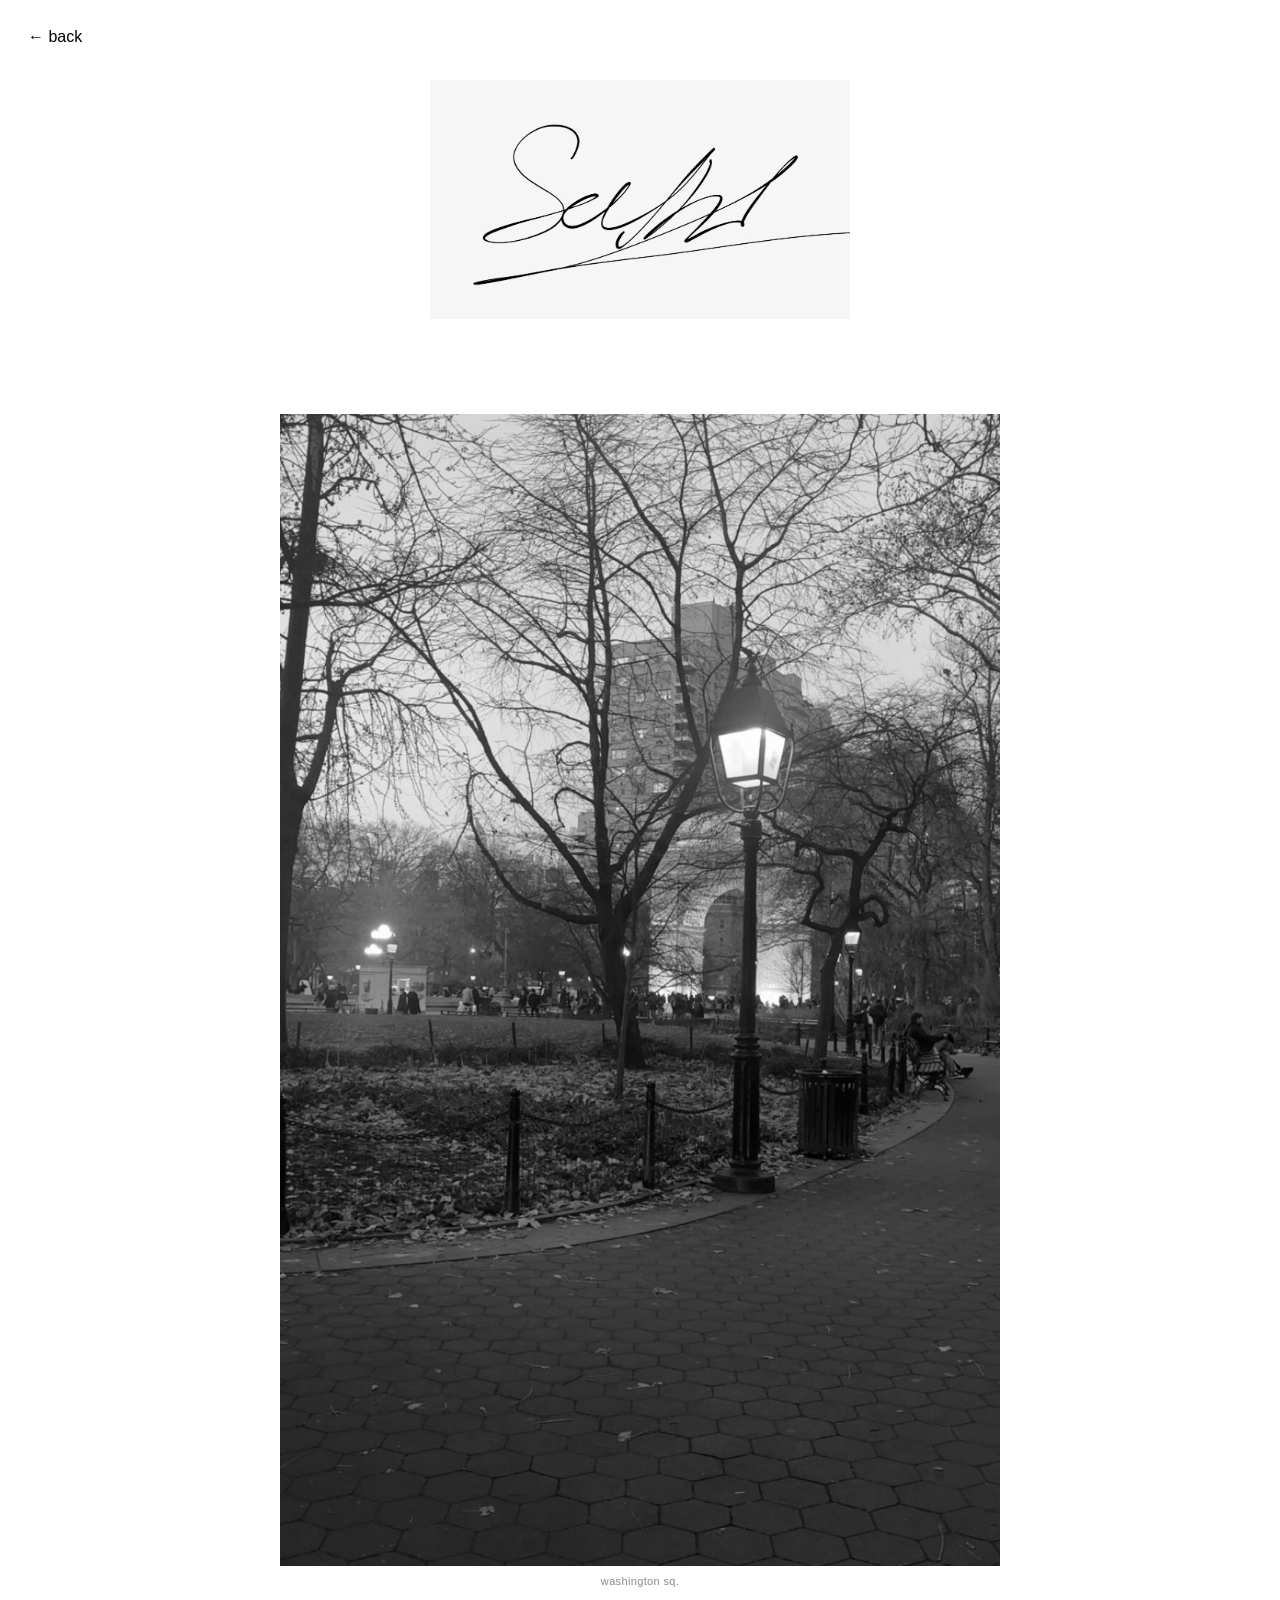
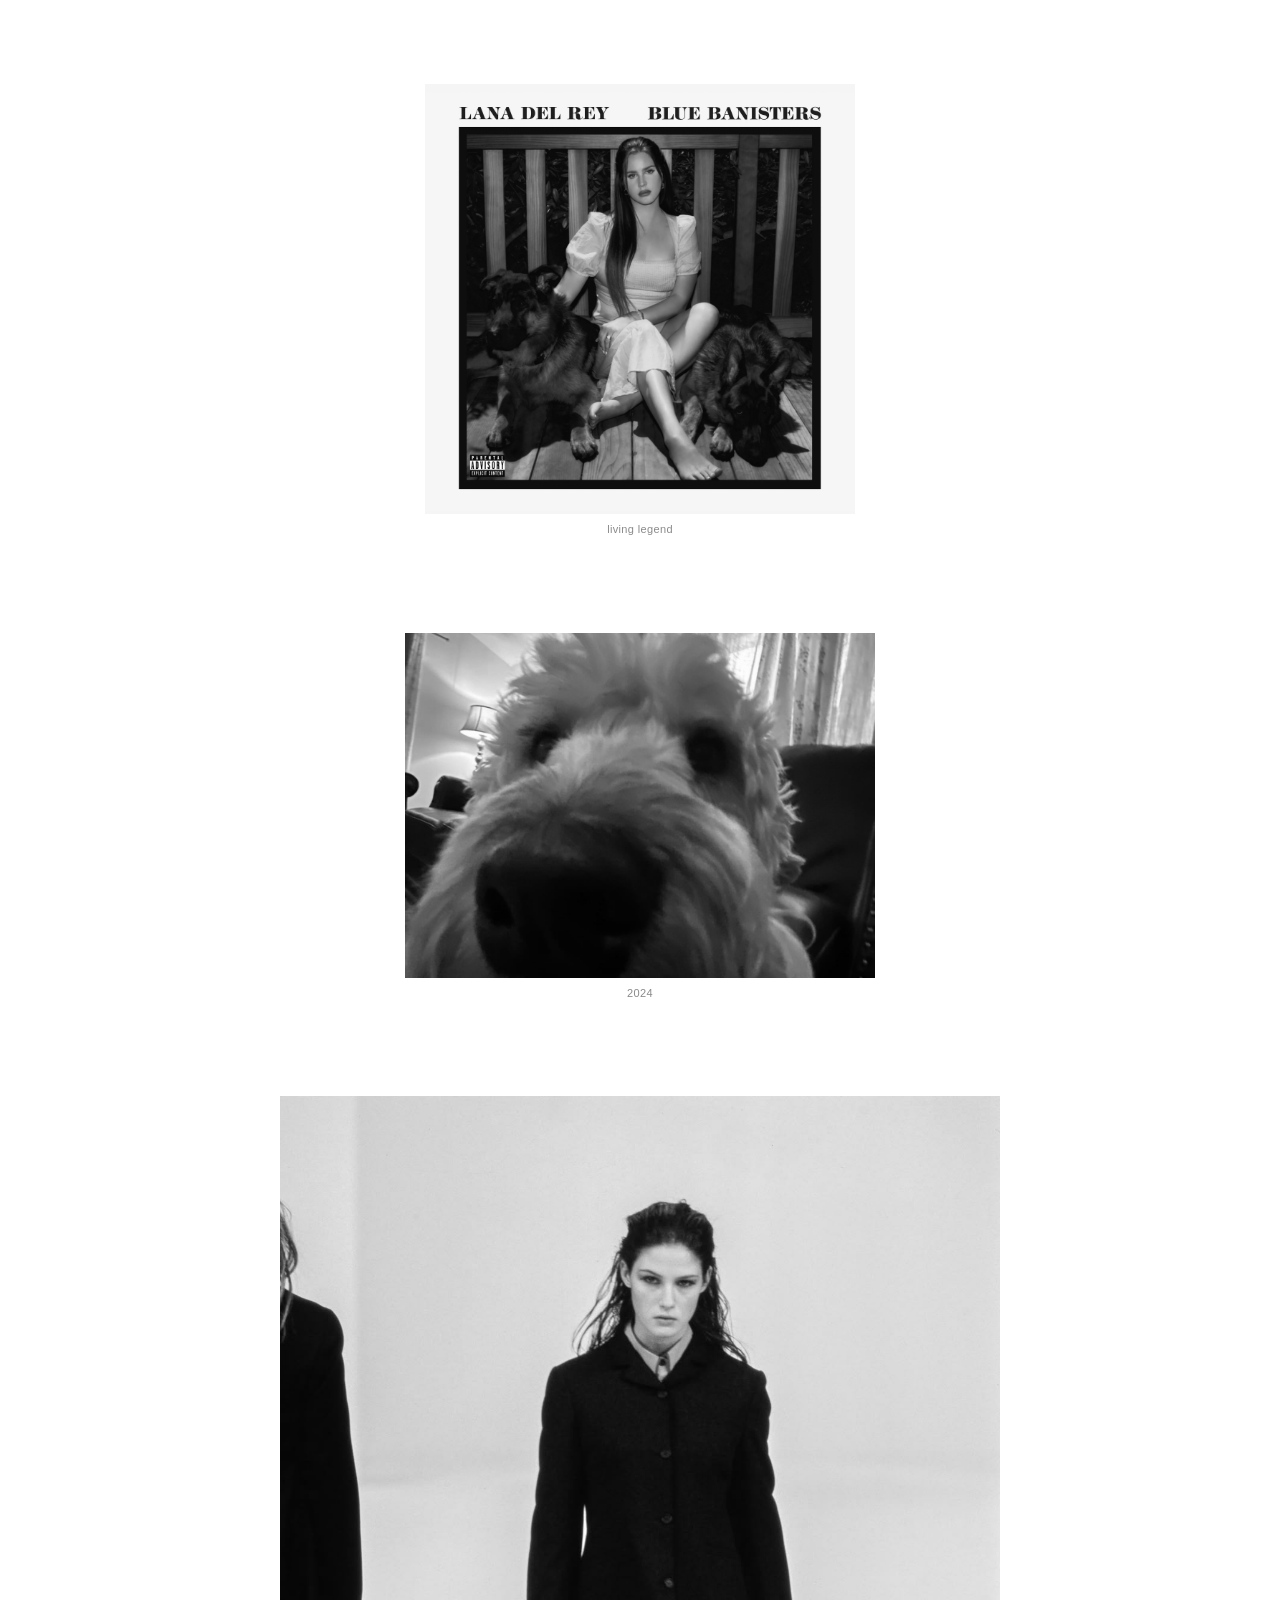
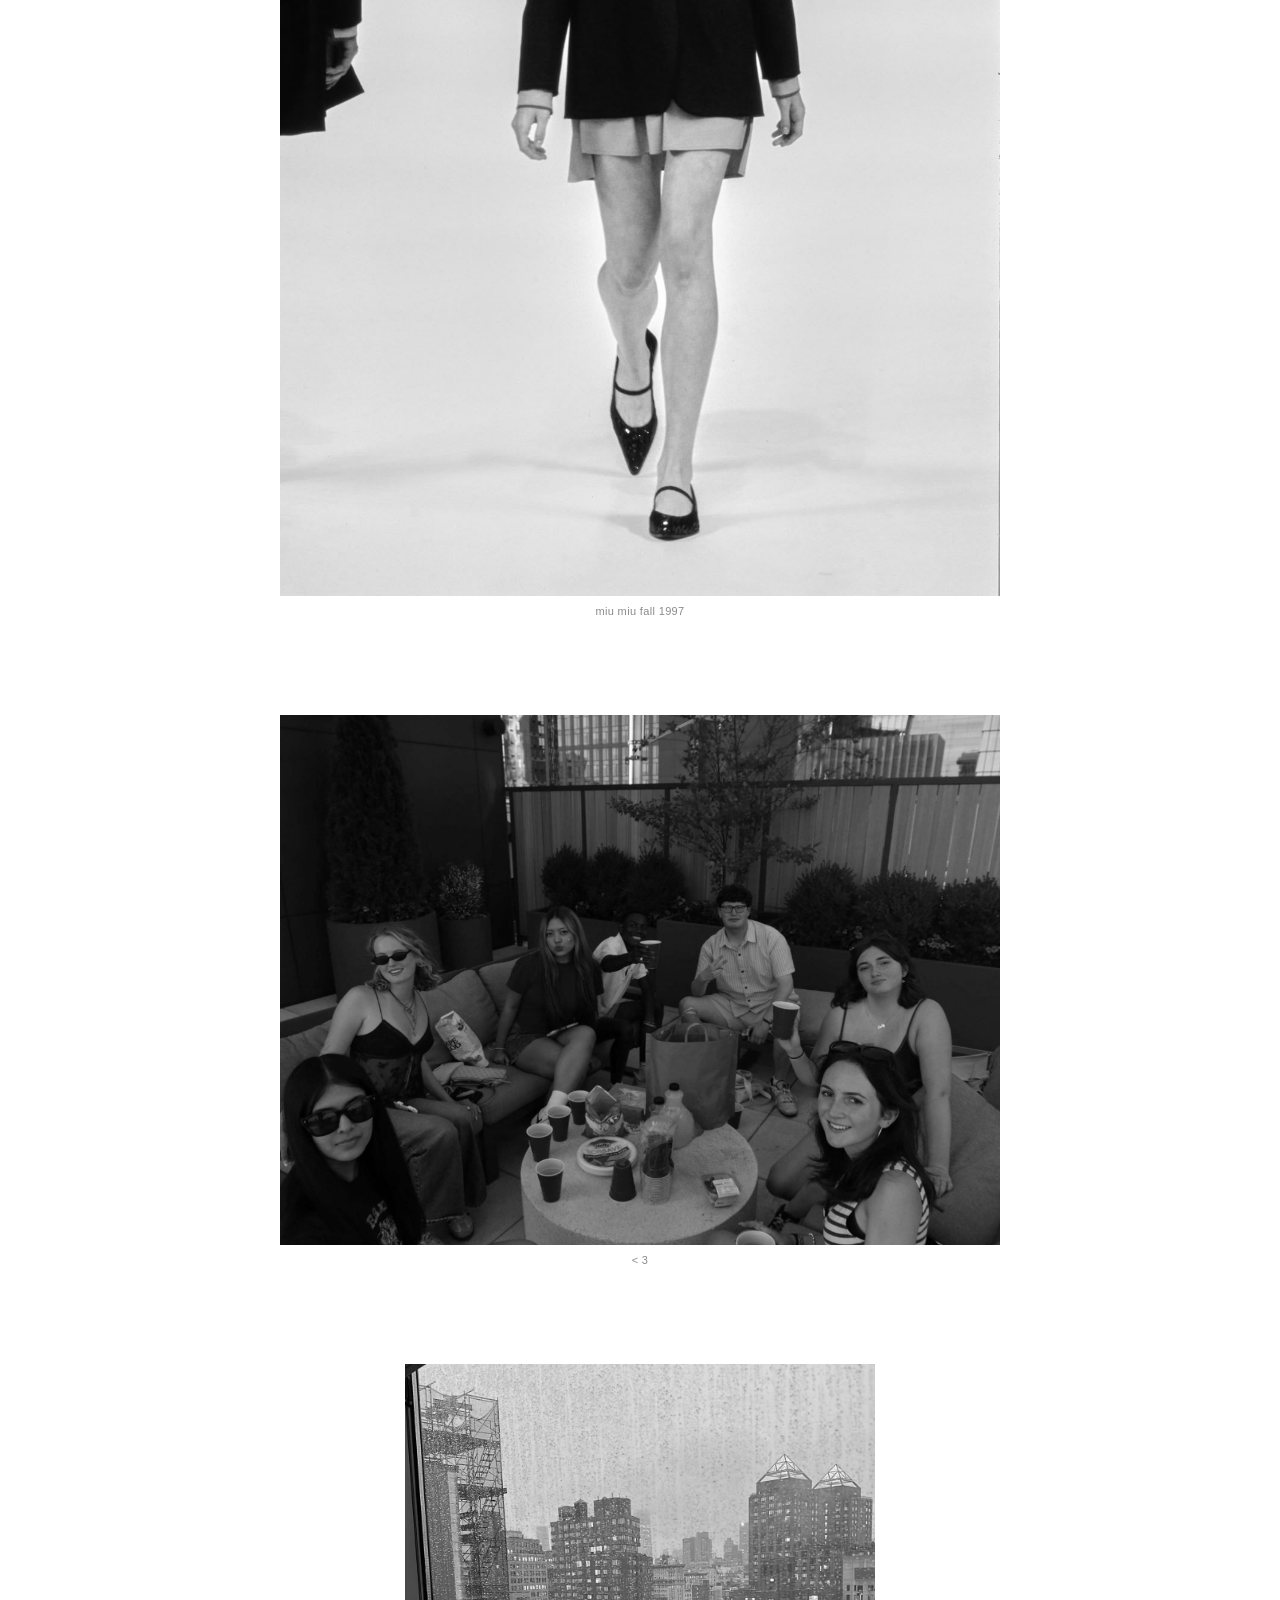
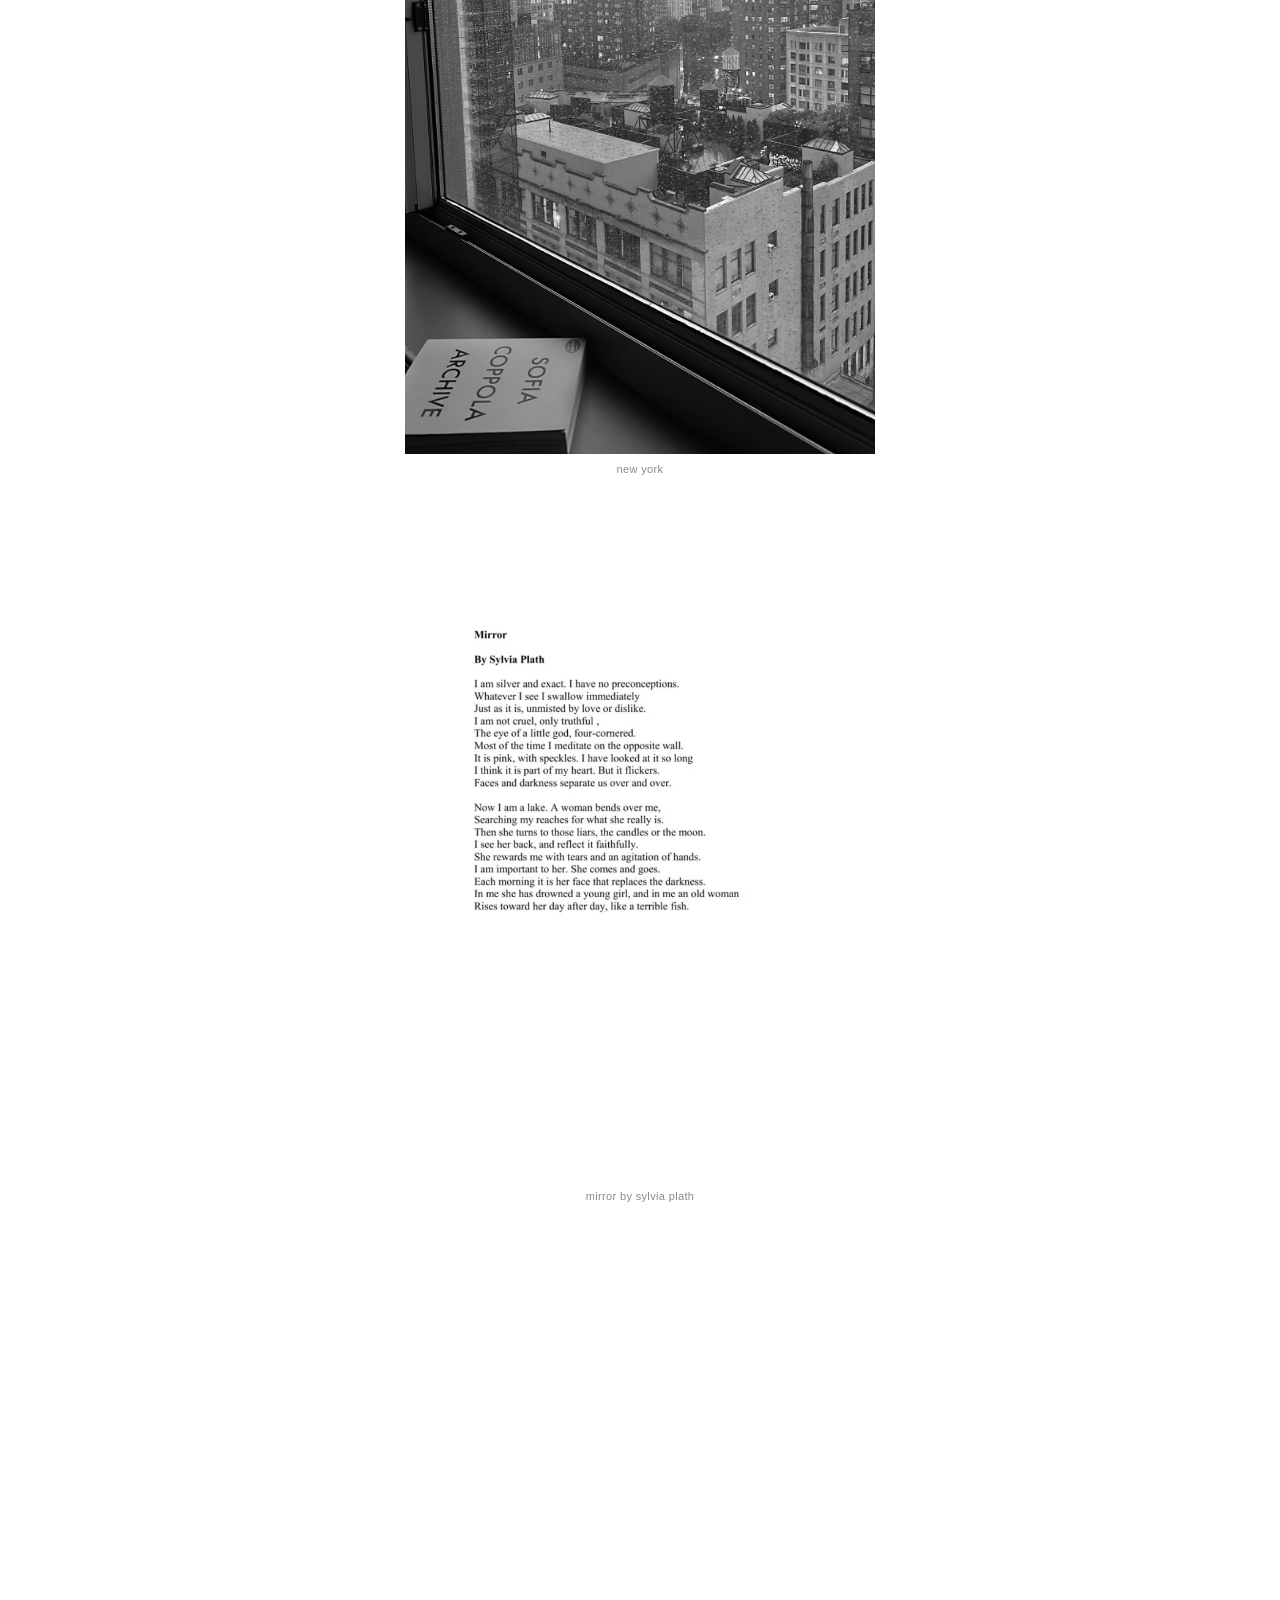
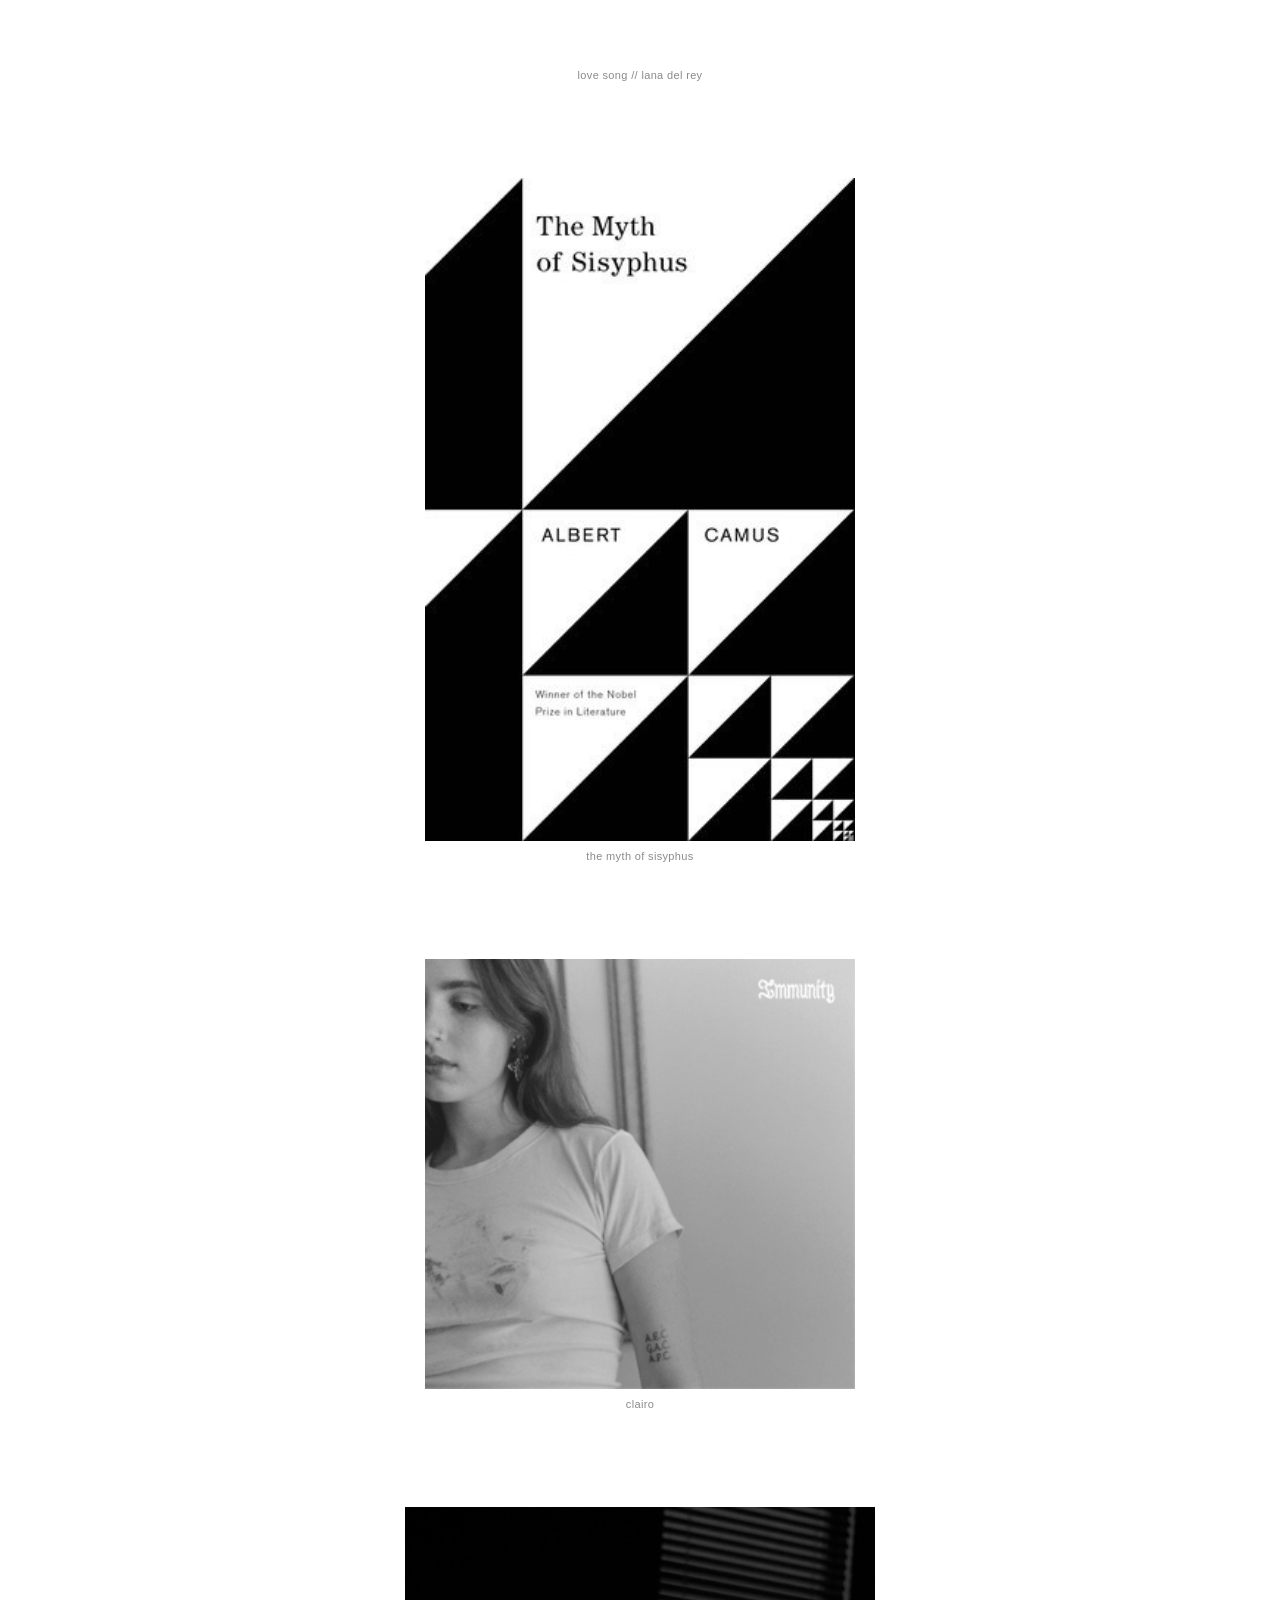
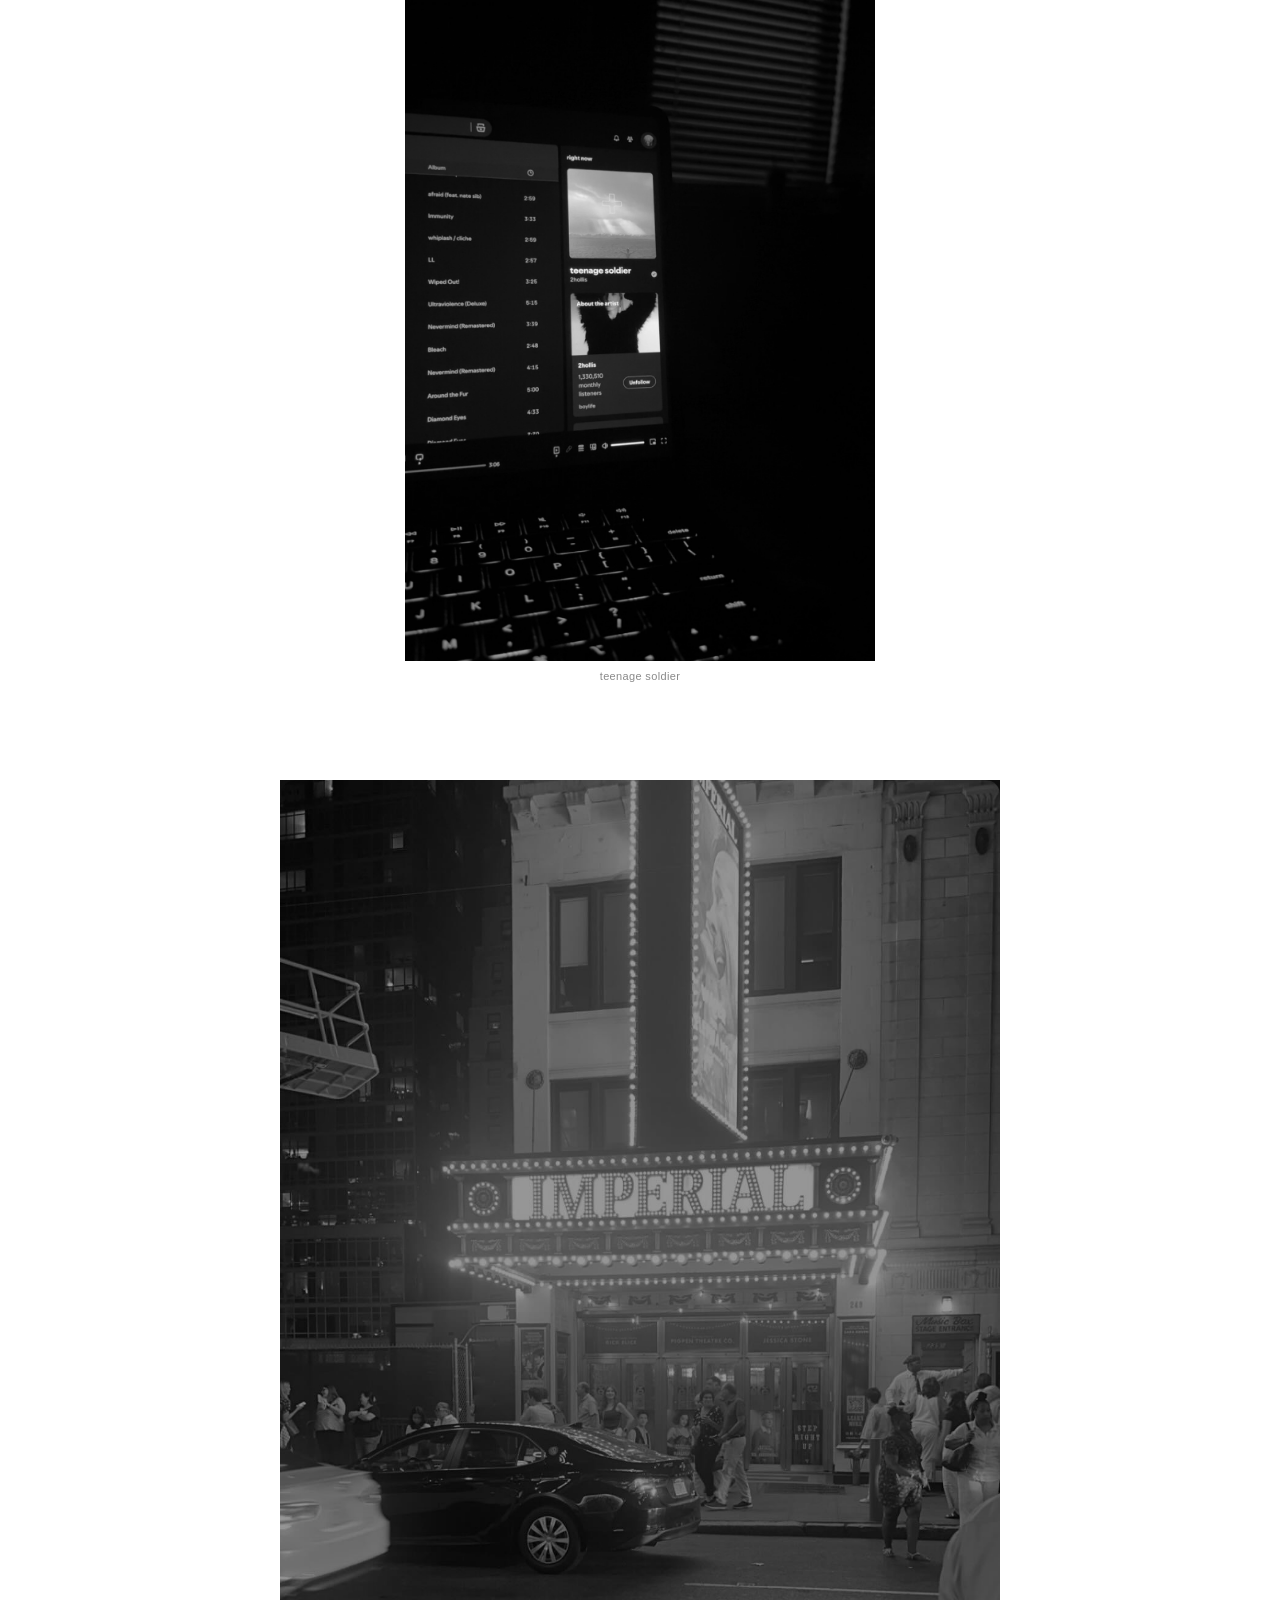
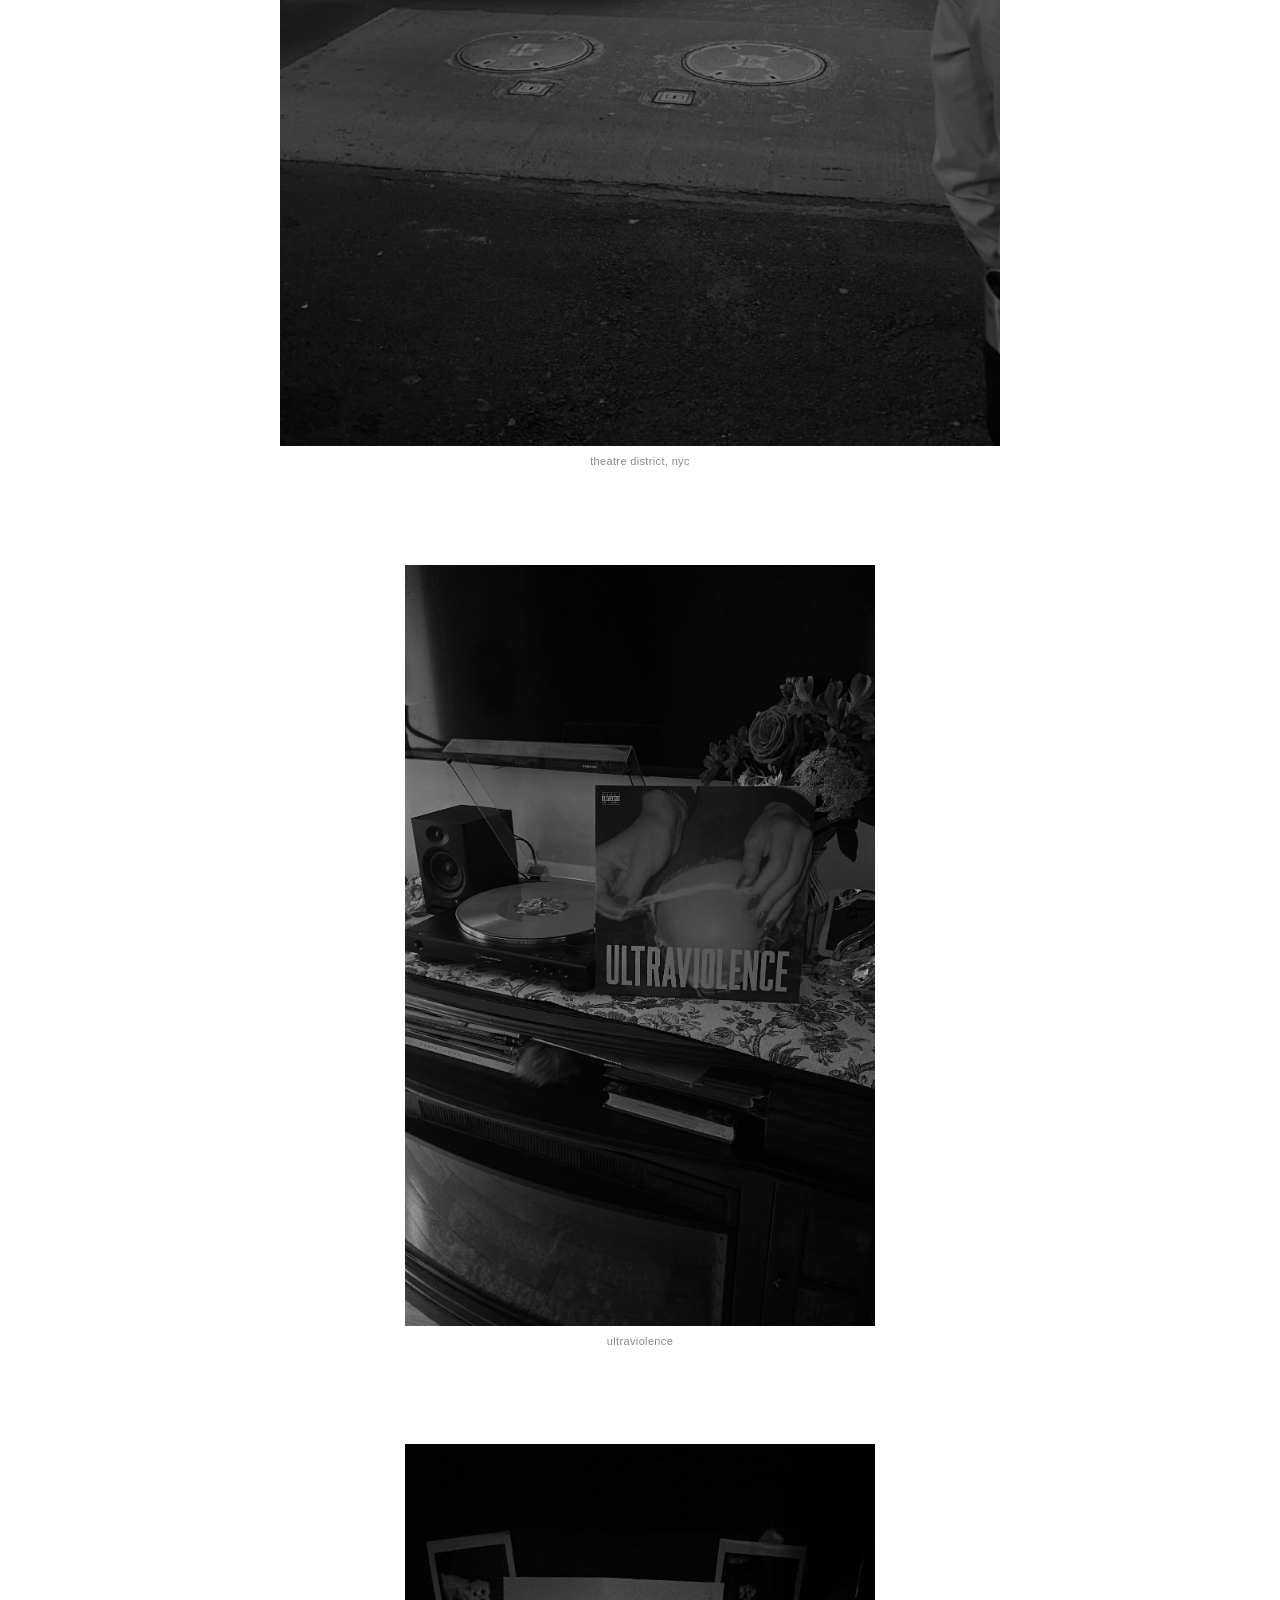
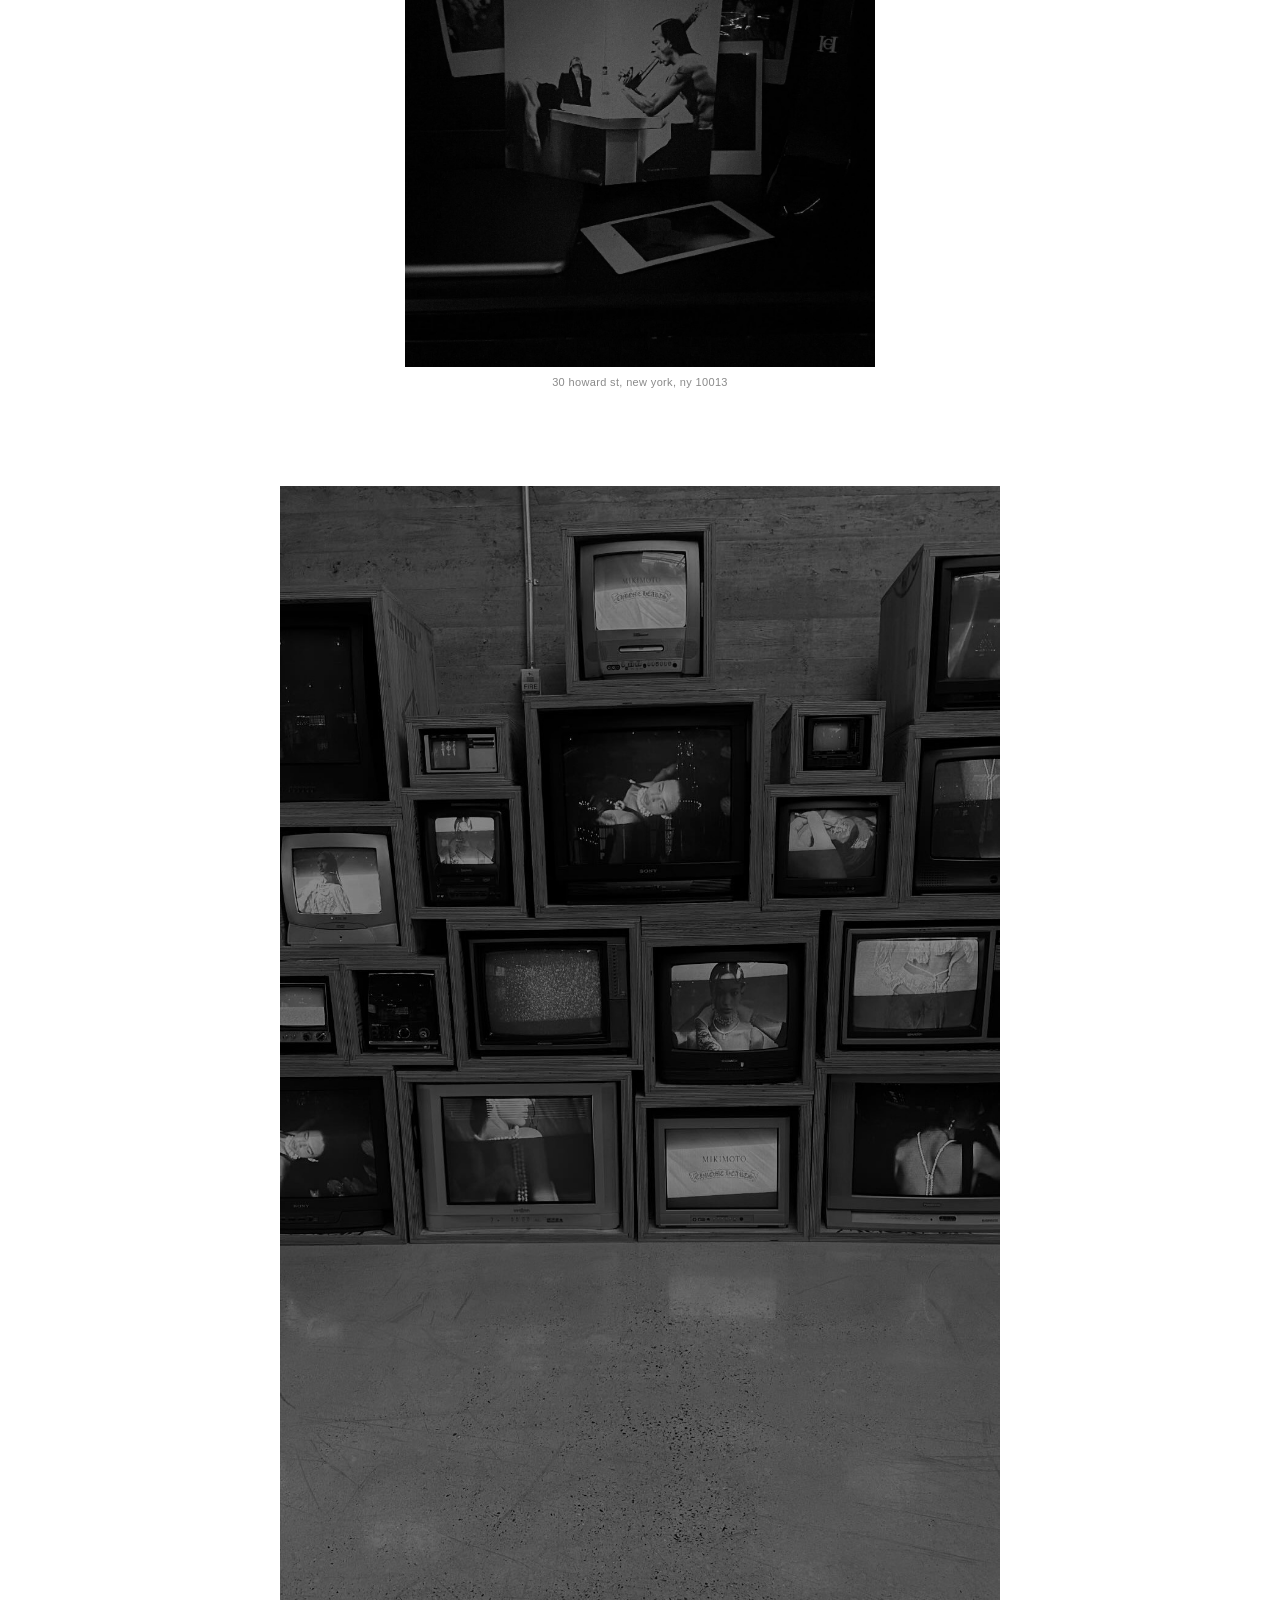
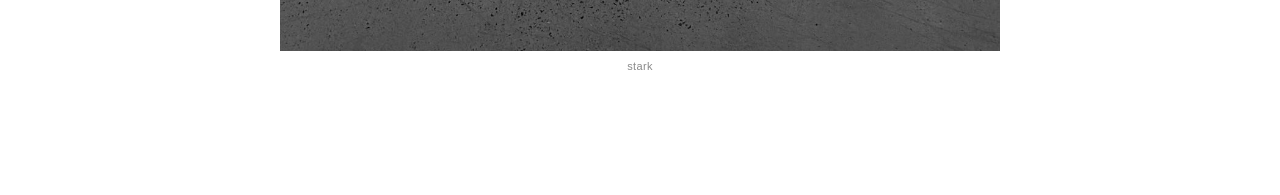
==== commit 3e89adb1: "Update vision.html" ====
--- a/vision.html
+++ b/vision.html
@@ -26,7 +26,6 @@
         src="images/signature.jpeg"
         alt=""
       >
-      <figcaption>signature</figcaption>
     </figure>
 
     <figure>
--- a/style.css
+++ b/style.css
@@ -80,6 +80,16 @@
   padding: 80px 0 120px;
 }
 
+/* EACH IMAGE / VIDEO WITH CAPTION */
+
+figure {
+  display: flex;
+  flex-direction: column;
+  align-items: center;
+  gap: 8px;
+  margin: 0;
+}
+
 /* PHOTOS AND VIDEO */
 
 .gallery img,
@@ -94,6 +104,21 @@
   transition:
     opacity 0.25s ease,
     transform 0.35s ease;
+}
+
+/* CAPTIONS */
+
+figcaption {
+  max-width: 90vw;
+  color: #8a8a8a;
+  font-family: Arial, Helvetica, sans-serif;
+  font-size: 11px;
+  font-weight: 400;
+  letter-spacing: 0.35px;
+  line-height: 1.4;
+  text-align: center;
+  text-transform: lowercase;
+  user-select: none;
 }
 
 /* FADE IN */
@@ -205,6 +230,10 @@
     width: 65vw;
   }
 
+  figcaption {
+    font-size: 10px;
+  }
+
   .lightbox {
     padding: 20px;
   }
